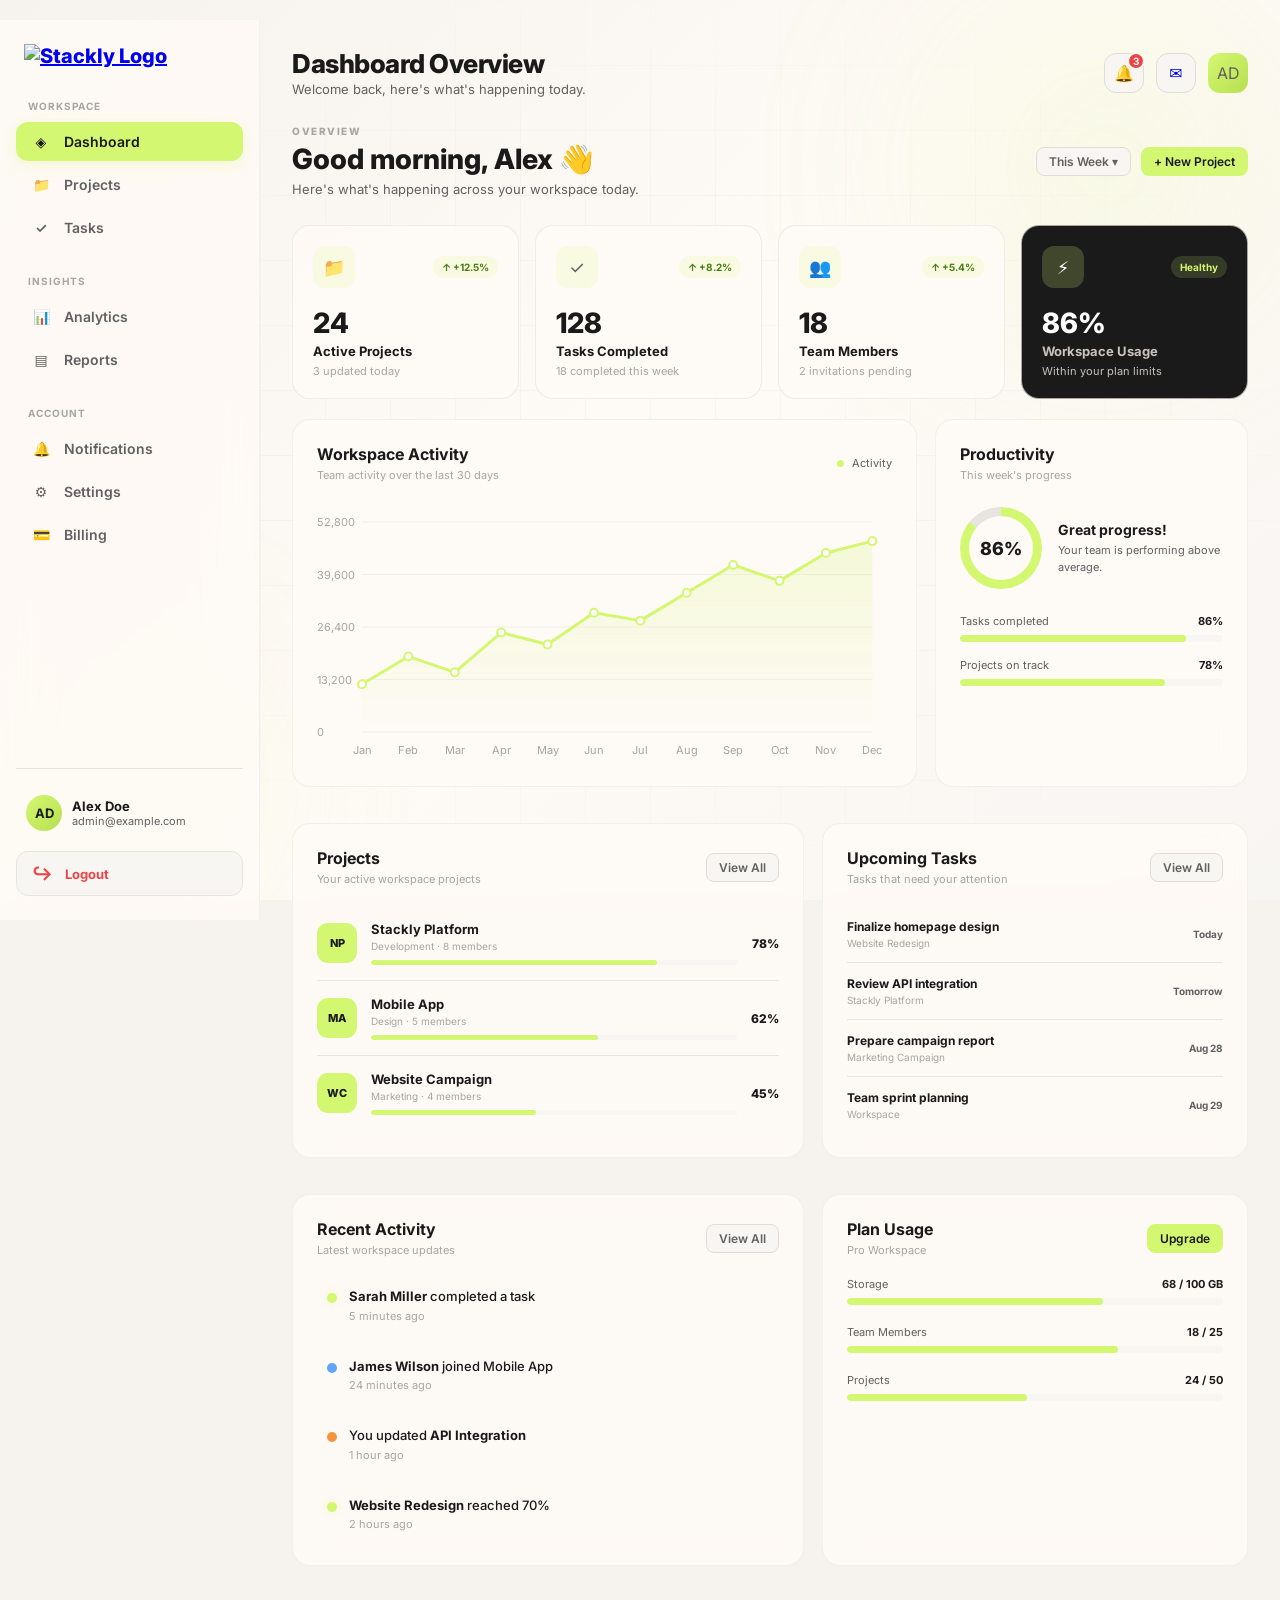
==== user-dashboard.html @ aadb6a51 "Add files via upload" ====
html_code = '''<!DOCTYPE html>
<html lang="en">
<head>
  <meta charset="UTF-8" />
  <meta name="viewport" content="width=device-width, initial-scale=1.0" />
  <title>Stackly User — Dashboard</title>
  <link rel="preconnect" href="https://fonts.googleapis.com">
  <link rel="preconnect" href="https://fonts.gstatic.com" crossorigin>
  <link href="https://fonts.googleapis.com/css2?family=Inter:wght@400;500;600;700;800&display=swap" rel="stylesheet">
  <style>
    :root {
      --color-white2: #F6F2ED;
      --color-white3: #FEFAF5;
      --color-white4: #F8F6F3;
      --color-btn: #F6F2ED4D;
      --color-btn1: #F6F2ED1A;
      --text-color: #616161;
      --primary-color: #D4F772;
      --dark: #1a1a1a;
    }

    * { margin: 0; padding: 0; box-sizing: border-box; }
    body {
      font-family: 'Inter', system-ui, -apple-system, sans-serif;
      background: var(--color-white2);
      color: var(--text-color);
      min-height: 100vh;
      overflow-x: hidden;
    }

    /* ==================== BACKGROUND ==================== */
    .page-bg {
      position: fixed; inset: 0; z-index: 0; overflow: hidden;
      background: linear-gradient(135deg, var(--color-white2) 0%, var(--color-white3) 50%, var(--color-white4) 100%);
    }
    .orb {
      position: absolute; border-radius: 50%; filter: blur(90px); opacity: 0.4;
    }
    .orb-1 {
      width: 550px; height: 550px;
      background: radial-gradient(circle, rgba(212,247,114,0.4) 0%, transparent 70%);
      top: -12%; right: -8%;
    }
    .orb-2 {
      width: 450px; height: 450px;
      background: radial-gradient(circle, rgba(212,247,114,0.28) 0%, transparent 70%);
      bottom: -12%; left: -8%;
    }
    .grid-overlay {
      position: absolute; inset: 0;
      background-image:
        linear-gradient(rgba(0,0,0,0.022) 1px, transparent 1px),
        linear-gradient(90deg, rgba(0,0,0,0.022) 1px, transparent 1px);
      background-size: 65px 65px;
      mask-image: radial-gradient(ellipse at center, black 40%, transparent 80%);
      -webkit-mask-image: radial-gradient(ellipse at center, black 40%, transparent 80%);
    }

    /* ==================== LAYOUT ==================== */
    .dashboard { position: relative; z-index: 1; display: flex; min-height: 100vh; }

    /* ==================== SIDEBAR ==================== */
  .sidebar {
  width: 260px;
  background: rgba(254,250,245,0.88);
  backdrop-filter: blur(24px);
  -webkit-backdrop-filter: blur(24px);
  border-right: 1px solid rgba(232,228,223,0.5);
  display: flex;
  flex-direction: column;
  padding: 24px 16px;
  position: fixed;
  height: 100vh;
  z-index: 10;
  transition: width 0.3s ease;

  /* Sidebar Scroll */
  overflow-y: auto;
  overflow-x: hidden;
}

.sidebar::-webkit-scrollbar {
  width: 5px;
}

.sidebar::-webkit-scrollbar-track {
  background: transparent;
}

.sidebar::-webkit-scrollbar-thumb {
  background: #d8d4cf;
  border-radius: 10px;
}

.sidebar::-webkit-scrollbar-thumb:hover {
  background: #bdb8b1;
}

    .sidebar.collapsed { width: 80px; }
    .sidebar.collapsed ~ .main-content { margin-left: 80px; }

    .logo {
      display: flex; align-items: center; gap: 12px;
      font-weight: 800; font-size: 20px; color: var(--dark);
      margin-bottom: 32px; padding: 0 8px;
    }
    .logo-icon {
      width: 40px; height: 40px; background: var(--primary-color);
      border-radius: 12px; display: flex; align-items: center; justify-content: center;
      font-size: 20px; flex-shrink: 0;
      box-shadow: 0 4px 16px rgba(212,247,114,0.3);
    }
    .logo-text { white-space: nowrap; overflow: hidden; transition: opacity 0.2s; }
    .sidebar.collapsed .logo-text { opacity: 0; width: 0; }

    .nav-section { margin-bottom: 24px; }
    .nav-label {
      font-size: 10px; font-weight: 700; text-transform: uppercase;
      letter-spacing: 1px; color: #A9A5A0; margin-bottom: 10px; padding: 0 12px;
      white-space: nowrap; overflow: hidden; transition: opacity 0.2s;
    }
    .sidebar.collapsed .nav-label { opacity: 0; }

    .nav-item {
      display: flex; align-items: center; gap: 12px;
      padding: 11px 14px; border-radius: 12px;
      font-size: 14px; font-weight: 600; color: var(--text-color);
      cursor: pointer; transition: all 0.2s; margin-bottom: 4px; white-space: nowrap;
    }
    .nav-item:hover { background: var(--color-white4); color: var(--dark); }
    .nav-item.active {
      background: var(--primary-color); color: var(--dark);
      box-shadow: 0 4px 16px rgba(212,247,114,0.25);
    }
    .nav-icon { width: 22px; text-align: center; flex-shrink: 0; }
    .nav-text { white-space: nowrap; overflow: hidden; transition: opacity 0.2s; }
    .sidebar.collapsed .nav-text { opacity: 0; width: 0; }

    .sidebar-footer { margin-top: auto; padding-top: 16px; border-top: 1px solid #E8E4DF; }
    .user-card {
      display: flex; align-items: center; gap: 10px;
      padding: 10px; border-radius: 12px; cursor: pointer; transition: background 0.2s;
    }
    .user-card:hover { background: var(--color-white4); }
    .user-avatar {
      width: 36px; height: 36px; border-radius: 50%;
      background: linear-gradient(135deg, var(--primary-color), #b8e050);
      display: flex; align-items: center; justify-content: center;
      font-size: 13px; font-weight: 700; color: var(--dark); flex-shrink: 0;
    }
    .user-info { white-space: nowrap; overflow: hidden; transition: opacity 0.2s; }
    .sidebar.collapsed .user-info { opacity: 0; width: 0; }
    .user-name { font-size: 13px; font-weight: 700; color: var(--dark); }
    .user-role { font-size: 11px; color: var(--text-color); }

    .collapse-btn {
      position: absolute; top: 28px; right: -14px;
      width: 28px; height: 28px; background: var(--color-white3);
      border: 1px solid #E8E4DF; border-radius: 50%;
      display: flex; align-items: center; justify-content: center;
      cursor: pointer; font-size: 12px;
      box-shadow: 0 2px 8px rgba(0,0,0,0.08); z-index: 20;
      transition: transform 0.3s;
    }
    .sidebar.collapsed .collapse-btn { transform: rotate(180deg); }

    /* ==================== MAIN CONTENT ==================== */
    .main-content {
      flex: 1; margin-left: 260px; padding: 28px 32px;
      transition: margin-left 0.3s ease; min-width: 0;
    }

    /* ==================== TOPBAR ==================== */
    .topbar {
      display: flex; align-items: center; justify-content: space-between;
      margin-bottom: 28px; flex-wrap: wrap; gap: 16px;
    }
    .page-title h1 {
      font-size: 26px; font-weight: 800; color: var(--dark); letter-spacing: -0.5px;
    }
    .page-title p { font-size: 13px; color: var(--text-color); margin-top: 2px; }
    .topbar-actions { display: flex; align-items: center; gap: 12px; }

    .search-box { position: relative; }
    .search-box input {
      width: 260px; padding: 10px 14px 10px 38px;
      border: 1.5px solid #E0DCD7; border-radius: 12px;
      background: var(--color-white4); font-size: 13px; outline: none;
      transition: all 0.2s; font-family: inherit;
    }
    .search-box input:focus {
      border-color: var(--primary-color);
      box-shadow: 0 0 0 3px rgba(212,247,114,0.15);
    }
    .search-box::before {
      content: '🔍'; position: absolute; left: 12px; top: 50%;
      transform: translateY(-50%); font-size: 13px; opacity: 0.5;
    }

    .icon-btn {
      width: 40px; height: 40px; border-radius: 12px;
      border: 1.5px solid #E0DCD7; background: var(--color-white4);
      display: flex; align-items: center; justify-content: center;
      cursor: pointer; font-size: 16px; transition: all 0.2s; position: relative;
      text-decoration: none;
    }
    .icon-btn:hover {
      border-color: var(--primary-color);
      background: rgba(212,247,114,0.08);
    }
    .badge {
      position: absolute; top: -2px; right: -2px;
      width: 18px; height: 18px; background: #ef4444; color: #fff;
      font-size: 10px; font-weight: 700; border-radius: 50%;
      display: flex; align-items: center; justify-content: center;
      border: 2px solid var(--color-white3);
    }

    /* ==================== PANELS & CARDS ==================== */
    .panel {
      background: rgba(254,250,245,0.9);
      backdrop-filter: blur(12px); -webkit-backdrop-filter: blur(12px);
      border: 1px solid rgba(232,228,223,0.5); border-radius: 18px;
      padding: 24px; margin-bottom: 18px;
    }
    .panel-header {
      display: flex; align-items: center; justify-content: space-between;
      margin-bottom: 20px; flex-wrap: wrap; gap: 10px;
    }
    .panel-title { font-size: 16px; font-weight: 700; color: var(--dark); }
    .panel-action {
      font-size: 12px; font-weight: 600; color: var(--text-color);
      cursor: pointer; padding: 6px 12px; border-radius: 8px;
      transition: all 0.2s; border: 1.5px solid #E0DCD7; background: var(--color-white4);
      text-decoration: none;
    }
    .panel-action:hover { background: var(--primary-color); color: var(--dark); border-color: var(--primary-color); }
    .panel-action.primary { background: var(--primary-color); color: var(--dark); border-color: var(--primary-color); }
    .panel-action.primary:hover { box-shadow: 0 4px 16px rgba(212,247,114,0.3); }

    /* ==================== STATS ==================== */
    .stats-grid {
      display: grid;
      grid-template-columns: repeat(auto-fit, minmax(200px, 1fr));
      gap: 18px; margin-bottom: 28px;
    }
    .stat-card {
      background: rgba(254,250,245,0.9);
      backdrop-filter: blur(12px); -webkit-backdrop-filter: blur(12px);
      border: 1px solid rgba(232,228,223,0.5); border-radius: 18px;
      padding: 22px; transition: all 0.25s; position: relative; overflow: hidden;
    }
    .stat-card:hover {
      transform: translateY(-3px);
      box-shadow: 0 12px 32px rgba(0,0,0,0.06);
      border-color: var(--primary-color);
    }
    .stat-card::before {
      content: ''; position: absolute; top: 0; left: 0; right: 0; height: 3px;
      background: var(--primary-color); opacity: 0; transition: opacity 0.25s;
    }
    .stat-card:hover::before { opacity: 1; }

    .stat-header {
      display: flex; align-items: center; justify-content: space-between;
      margin-bottom: 14px;
    }
    .stat-icon {
      width: 44px; height: 44px; border-radius: 12px;
      background: rgba(212,247,114,0.12);
      display: flex; align-items: center; justify-content: center;
      font-size: 20px; transition: all 0.25s;
    }
    .stat-card:hover .stat-icon {
      background: var(--primary-color); transform: scale(1.1);
      box-shadow: 0 4px 16px rgba(212,247,114,0.3);
    }
    .stat-trend {
      font-size: 12px; font-weight: 700;
      padding: 4px 10px; border-radius: 20px;
      background: rgba(212,247,114,0.15); color: #4a7c0f;
    }
    .stat-trend.down { background: #fef2f2; color: #ef4444; }
    .stat-value {
      font-size: 28px; font-weight: 800; color: var(--dark);
      margin-bottom: 4px; letter-spacing: -0.5px;
    }
    .stat-label { font-size: 13px; color: var(--text-color); font-weight: 500; }

    /* ==================== CONTENT GRID ==================== */
    .content-grid {
      display: grid; grid-template-columns: 2fr 1fr; gap: 18px;
      margin-bottom: 28px;
    }
    .bottom-grid { display: grid; grid-template-columns: 1fr 1fr; gap: 18px; }

    /* ==================== CHARTS ==================== */
    .chart-canvas { width: 100%; height: 260px; }
    .chart-canvas.sm { height: 180px; }

    /* ==================== ACTIVITY ==================== */
    .activity-list { display: flex; flex-direction: column; gap: 14px; }
    .activity-item {
      display: flex; align-items: flex-start; gap: 12px;
      padding: 10px; border-radius: 12px; transition: background 0.2s;
    }
    .activity-item:hover { background: var(--color-white4); }
    .activity-dot {
      width: 10px; height: 10px; border-radius: 50%;
      margin-top: 6px; flex-shrink: 0;
    }
    .activity-dot.green { background: var(--primary-color); box-shadow: 0 0 8px rgba(212,247,114,0.4); }
    .activity-dot.blue { background: #60a5fa; }
    .activity-dot.orange { background: #fb923c; }
    .activity-dot.red { background: #ef4444; }
    .activity-text { font-size: 13px; color: var(--dark); font-weight: 500; line-height: 1.5; }
    .activity-time { font-size: 11px; color: #A9A5A0; margin-top: 2px; }

    /* ==================== TABLE ==================== */
    .table-wrap { overflow-x: auto; }
    table { width: 100%; border-collapse: collapse; }
    th {
      text-align: left; padding: 12px 16px;
      font-size: 11px; font-weight: 700; text-transform: uppercase;
      letter-spacing: 0.5px; color: #A9A5A0; border-bottom: 1px solid #E8E4DF;
    }
    td {
      padding: 14px 16px; font-size: 13px;
      color: var(--dark); font-weight: 500; border-bottom: 1px solid #E8E4DF;
    }
    tr:hover td { background: var(--color-white4); }
    .user-cell { display: flex; align-items: center; gap: 10px; }
    .table-avatar {
      width: 32px; height: 32px; border-radius: 50%;
      background: linear-gradient(135deg, var(--primary-color), #b8e050);
      display: flex; align-items: center; justify-content: center;
      font-size: 11px; font-weight: 700; color: var(--dark);
    }
    .status-badge {
      padding: 4px 12px; border-radius: 20px; font-size: 11px; font-weight: 700;
    }
    .status-active { background: rgba(212,247,114,0.2); color: #4a7c0f; }
    .status-pending { background: #fef3c7; color: #b45309; }
    .status-inactive { background: #f3f4f6; color: #6b7280; }

    /* ==================== PROGRESS ==================== */
    .progress-item { margin-bottom: 16px; }
    .progress-header {
      display: flex; justify-content: space-between;
      margin-bottom: 6px; font-size: 13px;
    }
    .progress-label { font-weight: 600; color: var(--dark); }
    .progress-value { font-weight: 700; color: var(--text-color); }
    .progress-track {
      height: 8px; background: var(--color-white4);
      border-radius: 4px; overflow: hidden;
    }
    .progress-fill {
      height: 100%; border-radius: 4px;
      background: var(--primary-color); transition: width 1s ease;
    }

    /* ==================== PROJECT CARDS ==================== */
    .project-grid {
      display: grid;
      grid-template-columns: repeat(auto-fit, minmax(280px, 1fr));
      gap: 18px; margin-bottom: 28px;
    }
    .project-card {
      background: rgba(254,250,245,0.9);
      backdrop-filter: blur(12px); -webkit-backdrop-filter: blur(12px);
      border: 1px solid rgba(232,228,223,0.5); border-radius: 18px;
      padding: 24px; transition: all 0.25s;
    }
    .project-card:hover {
      transform: translateY(-3px);
      box-shadow: 0 12px 32px rgba(0,0,0,0.06);
      border-color: var(--primary-color);
    }
    .project-header {
      display: flex; align-items: center; justify-content: space-between;
      margin-bottom: 14px;
    }
    .project-tag {
      padding: 4px 12px; border-radius: 20px; font-size: 11px; font-weight: 700;
    }
    .tag-dev { background: rgba(212,247,114,0.2); color: #4a7c0f; }
    .tag-design { background: #dbeafe; color: #1e40af; }
    .tag-marketing { background: #fef3c7; color: #b45309; }
    .project-title { font-size: 16px; font-weight: 700; color: var(--dark); margin-bottom: 6px; }
    .project-desc { font-size: 13px; color: var(--text-color); margin-bottom: 16px; line-height: 1.5; }
    .project-meta { display: flex; align-items: center; justify-content: space-between; font-size: 12px; color: #A9A5A0; }
    .project-avatars { display: flex; }
    .project-avatars .table-avatar {
      width: 28px; height: 28px; font-size: 10px;
      margin-left: -8px; border: 2px solid var(--color-white3);
    }
    .project-avatars .table-avatar:first-child { margin-left: 0; }

    /* ==================== USER CARDS ==================== */
    .user-grid {
      display: grid;
      grid-template-columns: repeat(auto-fit, minmax(240px, 1fr));
      gap: 18px; margin-bottom: 28px;
    }
    .user-card-lg {
      background: rgba(254,250,245,0.9);
      backdrop-filter: blur(12px); -webkit-backdrop-filter: blur(12px);
      border: 1px solid rgba(232,228,223,0.5); border-radius: 18px;
      padding: 24px; text-align: center; transition: all 0.25s;
    }
    .user-card-lg:hover {
      transform: translateY(-3px);
      box-shadow: 0 12px 32px rgba(0,0,0,0.06);
      border-color: var(--primary-color);
    }
    .user-card-lg .user-avatar { width: 56px; height: 56px; font-size: 20px; margin: 0 auto 12px; }
    .user-card-name { font-size: 15px; font-weight: 700; color: var(--dark); margin-bottom: 2px; }
    .user-card-role { font-size: 12px; color: var(--text-color); margin-bottom: 12px; }
    .user-card-stats {
      display: flex; justify-content: center; gap: 20px;
      padding-top: 14px; border-top: 1px solid #E8E4DF;
    }
    .user-card-stat { text-align: center; }
    .user-card-stat-value { font-size: 16px; font-weight: 700; color: var(--dark); }
    .user-card-stat-label { font-size: 11px; color: #A9A5A0; }

    /* ==================== SETTINGS ==================== */
    .setting-row {
      display: flex; align-items: center; justify-content: space-between;
      padding: 16px 0; border-bottom: 1px solid #E8E4DF;
    }
    .setting-row:last-child { border-bottom: none; }
    .setting-info h4 { font-size: 14px; font-weight: 600; color: var(--dark); margin-bottom: 3px; }
    .setting-info p { font-size: 12px; color: #A9A5A0; }
    .toggle {
      width: 44px; height: 24px; background: #E0DCD7; border-radius: 12px;
      position: relative; cursor: pointer; transition: background 0.2s; flex-shrink: 0;
    }
    .toggle.on { background: var(--primary-color); }
    .toggle::after {
      content: ''; position: absolute; top: 2px; left: 2px;
      width: 20px; height: 20px; background: #fff; border-radius: 50%;
      transition: transform 0.2s; box-shadow: 0 1px 4px rgba(0,0,0,0.15);
    }
    .toggle.on::after { transform: translateX(20px); }

    /* ==================== NOTIFICATIONS ==================== */
    .notif-item {
      display: flex; align-items: flex-start; gap: 14px;
      padding: 16px; border-radius: 14px; transition: all 0.2s;
      margin-bottom: 8px; border: 1px solid transparent;
    }
    .notif-item:hover { background: var(--color-white4); border-color: #E8E4DF; }
    .notif-item.unread { background: rgba(212,247,114,0.06); border-color: rgba(212,247,114,0.2); }
    .notif-icon {
      width: 40px; height: 40px; border-radius: 12px;
      background: var(--color-white4);
      display: flex; align-items: center; justify-content: center;
      font-size: 18px; flex-shrink: 0;
    }
    .notif-item.unread .notif-icon { background: rgba(212,247,114,0.15); }
    .notif-content h4 { font-size: 14px; font-weight: 600; color: var(--dark); margin-bottom: 3px; }
    .notif-content p { font-size: 12px; color: var(--text-color); line-height: 1.5; }
    .notif-time { font-size: 11px; color: #A9A5A0; margin-top: 4px; white-space: nowrap; }

    /* ==================== SECURITY ==================== */
    .security-card {
      background: rgba(254,250,245,0.9);
      backdrop-filter: blur(12px); -webkit-backdrop-filter: blur(12px);
      border: 1px solid rgba(232,228,223,0.5); border-radius: 18px;
      padding: 24px; margin-bottom: 18px;
    }
    .security-card-header { display: flex; align-items: center; gap: 14px; margin-bottom: 16px; }
    .security-icon {
      width: 48px; height: 48px; border-radius: 14px;
      background: rgba(212,247,114,0.12);
      display: flex; align-items: center; justify-content: center;
      font-size: 22px;
    }
    .security-card h3 { font-size: 16px; font-weight: 700; color: var(--dark); margin-bottom: 3px; }
    .security-card p { font-size: 13px; color: var(--text-color); }

    /* ==================== VIEW SWITCHING ==================== */
    .page-view { display: none; animation: fadeIn 0.3s ease; }
    .page-view.active { display: block; }
    @keyframes fadeIn {
      from { opacity: 0; transform: translateY(8px); }
      to { opacity: 1; transform: translateY(0); }
    }

    /* ==================== MOBILE ==================== */
    .mobile-toggle {
      display: none; width: 40px; height: 40px; border-radius: 12px;
      border: 1.5px solid #E0DCD7; background: var(--color-white4);
      align-items: center; justify-content: center;
      cursor: pointer; font-size: 18px; margin-right: 12px;
    }
    .overlay {
      display: none; position: fixed; inset: 0;
      background: rgba(0,0,0,0.3); z-index: 5;
    }
    .overlay.show { display: block; }

    @media (max-width: 1000px) {
      .content-grid, .bottom-grid { grid-template-columns: 1fr; }
    }
    @media (max-width: 768px) {
      .sidebar { transform: translateX(-100%); width: 260px; }
      .sidebar.open { transform: translateX(0); }
      .main-content { margin-left: 0; padding: 20px; }
      .stats-grid { grid-template-columns: 1fr; }
      .search-box input { width: 180px; }
      .mobile-toggle { display: flex; }
      .project-grid, .user-grid { grid-template-columns: 1fr; }
    }
    @media (max-width: 520px) {
      .topbar-actions { width: 100%; justify-content: flex-end; }
      .search-box { width: 100%; }
      .search-box input { width: 100%; }
    }

    html, body {
    overflow-x: hidden;
    width: 100%;
}

@media (max-width: 767px) {
    .main-content {
        width: 100%;
        max-width: 100%;
        margin-left: 0;
        padding: 15px;
        overflow-x: hidden;
    }

    .bottom-grid,
    .bottom-grid > div,
    .panel {
        width: 100%;
        max-width: 100%;
        min-width: 0;
    }

    .progress-track {
        width: 100%;
        max-width: 100%;
    }

    .progress-fill {
        max-width: 100%;
    }

    body {
        width: 100%;
        max-width: 100%;
        overflow-x: hidden;
    }
}

/* ==================== SAAS DASHBOARD ==================== */

.welcome-section {
  display: flex;
  align-items: center;
  justify-content: space-between;
  margin-bottom: 28px;
  gap: 20px;
}

.welcome-label {
  font-size: 10px;
  font-weight: 800;
  letter-spacing: 1.5px;
  color: #A9A5A0;
}

.welcome-section h1 {
  font-size: 28px;
  font-weight: 800;
  color: var(--dark);
  margin: 5px 0;
}

.welcome-section p {
  font-size: 13px;
  color: var(--text-color);
}

.welcome-actions {
  display: flex;
  gap: 10px;
}

/* Stats */

.saas-stats {
  display: grid;
  grid-template-columns: repeat(4, 1fr);
  gap: 16px;
  margin-bottom: 20px;
}

.saas-stat-card {
  background: rgba(254,250,245,0.9);
  border: 1px solid rgba(232,228,223,0.7);
  border-radius: 18px;
  padding: 20px;
  transition: all 0.25s ease;
}

.saas-stat-card:hover {
  transform: translateY(-3px);
  border-color: var(--primary-color);
  box-shadow: 0 12px 28px rgba(0,0,0,0.05);
}

.highlight-card {
  background: var(--dark);
  color: #fff;
}

.highlight-card .saas-stat-title,
.highlight-card .saas-stat-sub {
  color: #c7c4bf;
}

.saas-stat-top {
  display: flex;
  justify-content: space-between;
  align-items: center;
}

.saas-stat-icon {
  width: 42px;
  height: 42px;
  border-radius: 12px;
  background: rgba(212,247,114,0.15);
  display: flex;
  align-items: center;
  justify-content: center;
  font-size: 18px;
}

.highlight-card .saas-stat-icon {
  background: rgba(212,247,114,0.2);
}

.stat-change {
  font-size: 10px;
  font-weight: 700;
  padding: 5px 9px;
  border-radius: 20px;
  background: rgba(212,247,114,0.15);
  color: #4a7c0f;
}

.highlight-card .stat-change {
  color: var(--primary-color);
}

.stat-change.positive::before {
  content: "↑ ";
}

.saas-stat-value {
  font-size: 28px;
  font-weight: 800;
  color: var(--dark);
  margin-top: 18px;
}

.highlight-card .saas-stat-value {
  color: #fff;
}

.saas-stat-title {
  font-size: 13px;
  font-weight: 700;
  color: var(--dark);
  margin-top: 3px;
}

.saas-stat-sub {
  font-size: 11px;
  color: #A9A5A0;
  margin-top: 5px;
}

/* Main Grid */

.dashboard-main-grid {
  display: grid;
  grid-template-columns: 2fr 1fr;
  gap: 18px;
  margin-bottom: 18px;
}

.dashboard-lower-grid {
  display: grid;
  grid-template-columns: 1.2fr 1fr;
  gap: 18px;
  margin-bottom: 18px;
}

.dashboard-bottom-grid {
  display: grid;
  grid-template-columns: 1.2fr 1fr;
  gap: 18px;
}

.panel-subtitle {
  font-size: 11px;
  color: #A9A5A0;
  margin-top: 4px;
}

/* Productivity */

.productivity-score {
  display: flex;
  align-items: center;
  gap: 16px;
  margin: 25px 0;
}

.score-circle {
  width: 82px;
  height: 82px;
  border-radius: 50%;
  background:
    radial-gradient(circle at center,
    var(--color-white3) 54%,
    transparent 56%),
    conic-gradient(
      var(--primary-color) 86%,
      #e8e4df 86%
    );
  display: flex;
  align-items: center;
  justify-content: center;
  flex-shrink: 0;
}

.score-circle span {
  font-size: 18px;
  font-weight: 800;
  color: var(--dark);
}

.score-title {
  font-size: 14px;
  font-weight: 700;
  color: var(--dark);
}

.score-text {
  font-size: 11px;
  color: var(--text-color);
  margin-top: 4px;
  line-height: 1.5;
}

.productivity-item {
  margin-top: 16px;
}

.productivity-item > div:first-child {
  display: flex;
  justify-content: space-between;
  font-size: 11px;
  margin-bottom: 7px;
}

.productivity-item span {
  color: var(--text-color);
}

.productivity-item strong {
  color: var(--dark);
}

.mini-progress {
  height: 7px;
  background: var(--color-white4);
  border-radius: 10px;
  overflow: hidden;
}

.mini-progress span {
  display: block;
  height: 100%;
  background: var(--primary-color);
  border-radius: 10px;
}

/* Projects */

.dashboard-project {
  display: flex;
  align-items: center;
  gap: 14px;
  padding: 15px 0;
  border-bottom: 1px solid #E8E4DF;
}

.dashboard-project:last-child {
  border-bottom: none;
}

.project-icon {
  width: 40px;
  height: 40px;
  border-radius: 11px;
  background: var(--primary-color);
  color: var(--dark);
  display: flex;
  align-items: center;
  justify-content: center;
  font-size: 11px;
  font-weight: 800;
  flex-shrink: 0;
}

.project-content {
  flex: 1;
  min-width: 0;
}

.project-name {
  font-size: 13px;
  font-weight: 700;
  color: var(--dark);
}

.project-meta {
  font-size: 10px;
  color: #A9A5A0;
  margin: 3px 0 8px;
}

.project-progress {
  height: 5px;
  background: var(--color-white4);
  border-radius: 10px;
  overflow: hidden;
}

.project-progress span {
  display: block;
  height: 100%;
  background: var(--primary-color);
  border-radius: 10px;
}

.project-percent {
  font-size: 12px;
  font-weight: 800;
  color: var(--dark);
}

/* Tasks */

.dashboard-task {
  display: flex;
  align-items: center;
  gap: 12px;
  padding: 13px 0;
  border-bottom: 1px solid #E8E4DF;
}

.dashboard-task:last-child {
  border-bottom: none;
}

.task-check {
  width: 18px;
  height: 18px;
  border: 1.5px solid #D4D0CA;
  border-radius: 6px;
  flex-shrink: 0;
}

.task-check:hover {
  border-color: var(--primary-color);
  background: var(--primary-color);
}

.task-content {
  flex: 1;
}

.task-content strong {
  display: block;
  font-size: 12px;
  color: var(--dark);
}

.task-content span {
  display: block;
  font-size: 10px;
  color: #A9A5A0;
  margin-top: 3px;
}

.task-date {
  font-size: 10px;
  font-weight: 700;
  color: var(--text-color);
}

/* Usage */

.usage-row {
  margin-top: 20px;
}

.usage-header {
  display: flex;
  justify-content: space-between;
  margin-bottom: 7px;
  font-size: 11px;
}

.usage-header span {
  color: var(--text-color);
}

.usage-header strong {
  color: var(--dark);
}

.usage-track {
  height: 7px;
  background: var(--color-white4);
  border-radius: 10px;
  overflow: hidden;
}

.usage-track span {
  display: block;
  height: 100%;
  background: var(--primary-color);
  border-radius: 10px;
}

/* Chart */

.chart-legend {
  font-size: 11px;
  color: var(--text-color);
}

.chart-legend i {
  width: 7px;
  height: 7px;
  display: inline-block;
  border-radius: 50%;
  background: var(--primary-color);
  margin-right: 5px;
}

/* ==================== MOBILE DEVICES ==================== */

@media (max-width: 768px) {

  /* Main Content */
  .main-content {
    width: 100%;
    margin-left: 0;
    padding: 18px 15px;
    overflow-x: hidden;
  }

  /* Sidebar */
  .sidebar {
    width: 260px;
    transform: translateX(-100%);
    transition: transform 0.3s ease;
  }

  .sidebar.open {
    transform: translateX(0);
  }

  /* Mobile Menu */
  .mobile-toggle {
    display: flex;
    width: 40px;
    height: 40px;
    flex-shrink: 0;
  }

  /* Welcome Section */
  .welcome-section {
    flex-direction: column;
    align-items: flex-start;
    gap: 15px;
    margin-bottom: 22px;
  }

  .welcome-section h1 {
    font-size: 23px;
    line-height: 1.3;
  }

  .welcome-section p {
    font-size: 12px;
    line-height: 1.5;
  }

  .welcome-actions {
    width: 100%;
  }

  .welcome-actions .panel-action {
    flex: 1;
    text-align: center;
  }

  /* Stats */
  .saas-stats {
    grid-template-columns: repeat(2, 1fr);
    gap: 12px;
  }

  .saas-stat-card {
    padding: 16px;
    border-radius: 15px;
  }

  .saas-stat-value {
    font-size: 24px;
    margin-top: 14px;
  }

  .saas-stat-title {
    font-size: 12px;
  }

  .saas-stat-sub {
    font-size: 10px;
  }

  /* Dashboard Grids */
  .dashboard-main-grid,
  .dashboard-lower-grid,
  .dashboard-bottom-grid {
    grid-template-columns: 1fr;
    gap: 15px;
  }

  /* Panels */
  .panel {
    width: 100%;
    min-width: 0;
    padding: 18px;
    border-radius: 15px;
  }

  .panel-header {
    gap: 10px;
  }

  .panel-title {
    font-size: 15px;
  }

  .panel-subtitle {
    font-size: 10px;
  }

  /* Chart */
  .chart-canvas {
    width: 100% !important;
    height: 220px !important;
  }

  .chart-canvas.sm {
    height: 170px !important;
  }

  /* Productivity */
  .productivity-score {
    margin: 20px 0;
  }

  .score-circle {
    width: 72px;
    height: 72px;
  }

  .score-circle span {
    font-size: 16px;
  }

  /* Projects */
  .dashboard-project {
    gap: 10px;
  }

  .project-icon {
    width: 36px;
    height: 36px;
    font-size: 10px;
  }

  .project-name {
    font-size: 12px;
  }

  .project-meta {
    font-size: 9px;
  }

  .project-percent {
    font-size: 11px;
  }

  /* Tasks */
  .dashboard-task {
    gap: 9px;
  }

  .task-content strong {
    font-size: 11px;
  }

  .task-content span {
    font-size: 9px;
  }

  .task-date {
    font-size: 9px;
  }

  /* Activity */
  .activity-text {
    font-size: 12px;
  }

  .activity-time {
    font-size: 10px;
  }

  /* Usage */
  .usage-header {
    font-size: 10px;
  }

  /* Search */
  .search-box {
    flex: 1;
    min-width: 0;
  }

  .search-box input {
    width: 100%;
  }

  /* Topbar */
  .topbar {
    gap: 12px;
    margin-bottom: 20px;
  }

  .topbar-actions {
    width: 100%;
  }

}


/* ==================== SMALL MOBILE ==================== */

@media (max-width: 520px) {

  .main-content {
    padding: 15px 12px;
  }

  /* Topbar */
  .topbar {
    align-items: flex-start;
  }

  .topbar-actions {
    display: grid;
    grid-template-columns: 1fr auto auto auto;
    gap: 8px;
  }

  .search-box input {
    height: 38px;
    font-size: 12px;
  }

  .icon-btn {
    width: 38px;
    height: 38px;
    border-radius: 10px;
  }

  /* Welcome */
  .welcome-section h1 {
    font-size: 21px;
  }

  .welcome-section p {
    font-size: 11px;
  }

  .welcome-actions {
    flex-direction: column;
  }

  .welcome-actions .panel-action {
    width: 100%;
  }

  /* Stats */
  .saas-stats {
    grid-template-columns: 1fr 1fr;
    gap: 10px;
  }

  .saas-stat-card {
    padding: 14px;
    border-radius: 14px;
  }

  .saas-stat-icon {
    width: 36px;
    height: 36px;
    font-size: 15px;
    border-radius: 10px;
  }

  .saas-stat-value {
    font-size: 21px;
  }

  .saas-stat-title {
    font-size: 11px;
  }

  .saas-stat-sub {
    font-size: 9px;
  }

  .stat-change {
    font-size: 8px;
    padding: 4px 6px;
  }

  /* Panels */
  .panel {
    padding: 15px;
  }

  .panel-header {
    align-items: flex-start;
  }

  .panel-action {
    font-size: 10px;
    padding: 5px 8px;
  }

  /* Chart */
  .chart-canvas {
    height: 190px !important;
  }

  .chart-canvas.sm {
    height: 150px !important;
  }

  /* Productivity */
  .productivity-score {
    gap: 12px;
  }

  .score-circle {
    width: 65px;
    height: 65px;
  }

  .score-circle span {
    font-size: 14px;
  }

  .score-title {
    font-size: 12px;
  }

  .score-text {
    font-size: 9px;
  }

  /* Project */
  .project-icon {
    width: 34px;
    height: 34px;
  }

  .project-percent {
    font-size: 10px;
  }

  /* Tasks */
  .task-check {
    width: 16px;
    height: 16px;
  }

  /* Activity */
  .activity-item {
    padding: 8px 4px;
  }

  .activity-text {
    font-size: 11px;
  }

  .activity-time {
    font-size: 9px;
  }

}


/* ==================== VERY SMALL PHONES ==================== */

@media (max-width: 380px) {

  .main-content {
    padding: 12px 10px;
  }

  .saas-stats {
    grid-template-columns: 1fr;
  }

  .saas-stat-card {
    display: grid;
    grid-template-columns: auto 1fr;
    column-gap: 12px;
    align-items: center;
  }

  .saas-stat-top {
    grid-row: span 2;
  }

  .saas-stat-value {
    margin-top: 0;
  }

  .saas-stat-title {
    margin-top: 0;
  }

  .saas-stat-sub {
    grid-column: 2;
  }

  .topbar-actions {
    grid-template-columns: 1fr auto auto;
  }

  .topbar-actions .icon-btn:last-child {
    display: none;
  }

  .welcome-section h1 {
    font-size: 19px;
  }

}

/* =========================================================
   PROJECTS PAGE
========================================================= */

.projects-page {
  width: 100%;
  animation: fadeIn 0.3s ease;
}

/* Header */

.projects-header {
  display: flex;
  align-items: center;
  justify-content: space-between;
  gap: 20px;
  margin-bottom: 24px;
}

.projects-label {
  display: block;
  font-size: 10px;
  font-weight: 800;
  letter-spacing: 1.5px;
  color: #a9a5a0;
  margin-bottom: 5px;
}

.projects-header h1 {
  font-size: 28px;
  font-weight: 800;
  color: var(--dark);
  letter-spacing: -0.6px;
}

.projects-header p {
  margin-top: 5px;
  font-size: 13px;
  color: var(--text-color);
}


/* Primary Button */

.project-primary-btn {
  border: none;
  outline: none;
  cursor: pointer;
  background: var(--primary-color);
  color: var(--dark);
  padding: 11px 18px;
  border-radius: 11px;
  font-family: inherit;
  font-size: 12px;
  font-weight: 700;
  transition: all 0.2s ease;
}

.project-primary-btn:hover {
  transform: translateY(-2px);
  box-shadow: 0 8px 22px rgba(212, 247, 114, 0.3);
}


/* =========================================================
   SUMMARY
========================================================= */

.project-summary-grid {
  display: grid;
  grid-template-columns: repeat(4, 1fr);
  gap: 16px;
  margin-bottom: 20px;
}

.project-summary-card {
  background: rgba(254, 250, 245, 0.9);
  border: 1px solid rgba(232, 228, 223, 0.7);
  border-radius: 17px;
  padding: 18px;
  display: flex;
  align-items: center;
  gap: 13px;
  transition: all 0.25s ease;
}

.project-summary-card:hover {
  transform: translateY(-2px);
  border-color: var(--primary-color);
  box-shadow: 0 10px 25px rgba(0, 0, 0, 0.05);
}

.project-summary-card.highlight {
  background: var(--dark);
}

.summary-icon {
  width: 42px;
  height: 42px;
  border-radius: 12px;
  background: rgba(212, 247, 114, 0.15);
  display: flex;
  align-items: center;
  justify-content: center;
  font-size: 18px;
  flex-shrink: 0;
}

.project-summary-card span {
  display: block;
  font-size: 11px;
  color: #a9a5a0;
  margin-bottom: 4px;
}

.project-summary-card strong {
  display: block;
  font-size: 22px;
  color: var(--dark);
  font-weight: 800;
}

.project-summary-card.highlight span {
  color: #c7c4bf;
}

.project-summary-card.highlight strong {
  color: #fff;
}


/* =========================================================
   TOOLBAR
========================================================= */

.projects-toolbar {
  background: rgba(254, 250, 245, 0.9);
  border: 1px solid rgba(232, 228, 223, 0.7);
  border-radius: 16px;
  padding: 13px;
  display: flex;
  align-items: center;
  gap: 12px;
  margin-bottom: 20px;
}

.project-search {
  flex: 1;
  min-width: 180px;
  height: 40px;
  display: flex;
  align-items: center;
  gap: 8px;
  background: var(--color-white4);
  border: 1px solid #e0dcd7;
  border-radius: 10px;
  padding: 0 12px;
}

.project-search span {
  font-size: 13px;
  opacity: 0.5;
}

.project-search input {
  width: 100%;
  height: 100%;
  border: none;
  outline: none;
  background: transparent;
  font-family: inherit;
  font-size: 12px;
  color: var(--dark);
}

.project-filters {
  display: flex;
  align-items: center;
  gap: 5px;
}

.project-filter {
  border: none;
  background: transparent;
  color: var(--text-color);
  padding: 9px 12px;
  border-radius: 8px;
  font-family: inherit;
  font-size: 11px;
  font-weight: 600;
  cursor: pointer;
  transition: all 0.2s ease;
}

.project-filter:hover {
  background: var(--color-white4);
  color: var(--dark);
}

.project-filter.active {
  background: var(--primary-color);
  color: var(--dark);
}

.project-sort {
  height: 40px;
  border: 1px solid #e0dcd7;
  background: var(--color-white4);
  border-radius: 10px;
  padding: 0 11px;
  font-family: inherit;
  font-size: 11px;
  color: var(--dark);
  outline: none;
  cursor: pointer;
}


/* =========================================================
   PROJECT GRID
========================================================= */

.projects-grid {
  display: grid;
  grid-template-columns: repeat(3, 1fr);
  gap: 18px;
}

.project-item {
  position: relative;
  background: rgba(254, 250, 245, 0.92);
  border: 1px solid rgba(232, 228, 223, 0.7);
  border-radius: 18px;
  padding: 20px;
  min-width: 0;
  transition: all 0.25s ease;
}

.project-item:hover {
  transform: translateY(-4px);
  border-color: var(--primary-color);
  box-shadow: 0 14px 32px rgba(0, 0, 0, 0.07);
}


/* Project Top */

.project-card-top {
  display: flex;
  align-items: center;
  justify-content: space-between;
  position: relative;
  margin-bottom: 16px;
}

.project-logo {
  width: 44px;
  height: 44px;
  border-radius: 13px;
  background: var(--primary-color);
  color: var(--dark);
  display: flex;
  align-items: center;
  justify-content: center;
  font-size: 12px;
  font-weight: 800;
}

.marketing-logo {
  background: #fef3c7;
  color: #b45309;
}

.project-menu {
  width: 34px;
  height: 34px;
  border: none;
  background: transparent;
  border-radius: 8px;
  color: #a9a5a0;
  font-size: 20px;
  cursor: pointer;
}

.project-menu:hover {
  background: var(--color-white4);
  color: var(--dark);
}


/* Dropdown */

.project-menu-dropdown {
  display: none;
  position: absolute;
  top: 38px;
  right: 0;
  z-index: 20;
  width: 145px;
  background: var(--color-white3);
  border: 1px solid #e8e4df;
  border-radius: 11px;
  padding: 5px;
  box-shadow: 0 12px 30px rgba(0, 0, 0, 0.1);
}

.project-menu-dropdown.show {
  display: block;
}

.project-menu-dropdown button {
  width: 100%;
  border: none;
  background: transparent;
  text-align: left;
  padding: 9px 10px;
  border-radius: 7px;
  cursor: pointer;
  font-family: inherit;
  font-size: 11px;
  color: var(--dark);
}

.project-menu-dropdown button:hover {
  background: var(--color-white4);
}

.project-menu-dropdown .danger {
  color: #ef4444;
}


/* Project Content */

.project-category {
  display: flex;
  align-items: center;
  gap: 7px;
  font-size: 10px;
  color: #a9a5a0;
  margin-bottom: 9px;
}

.project-status {
  padding: 4px 8px;
  border-radius: 20px;
  font-size: 9px;
  font-weight: 700;
}

.active-status {
  background: rgba(212, 247, 114, 0.2);
  color: #4a7c0f;
}

.completed-status {
  background: #e8f5d0;
  color: #4a7c0f;
}

.hold-status {
  background: #fef3c7;
  color: #b45309;
}

.project-card-content h3 {
  font-size: 16px;
  font-weight: 750;
  color: var(--dark);
  margin-bottom: 7px;
}

.project-card-content p {
  min-height: 58px;
  font-size: 11px;
  line-height: 1.55;
  color: var(--text-color);
}


/* Progress */

.project-progress-header {
  display: flex;
  align-items: center;
  justify-content: space-between;
  margin-top: 17px;
  margin-bottom: 7px;
  font-size: 10px;
}

.project-progress-header span {
  color: var(--text-color);
}

.project-progress-header strong {
  color: var(--dark);
  font-size: 11px;
}

.project-progress-bar {
  width: 100%;
  height: 7px;
  background: var(--color-white4);
  border-radius: 10px;
  overflow: hidden;
}

.project-progress-bar span {
  display: block;
  height: 100%;
  background: var(--primary-color);
  border-radius: 10px;
}


/* Project Info */

.project-card-info {
  display: grid;
  grid-template-columns: 1fr 1fr;
  gap: 10px;
  margin-top: 17px;
  padding-top: 14px;
  border-top: 1px solid #e8e4df;
}

.project-card-info small {
  display: block;
  color: #a9a5a0;
  font-size: 9px;
  margin-bottom: 4px;
}

.project-card-info strong {
  color: var(--dark);
  font-size: 11px;
}


/* Footer */

.project-card-footer {
  display: flex;
  align-items: center;
  justify-content: space-between;
  gap: 10px;
  margin-top: 18px;
}

.project-team {
  display: flex;
  align-items: center;
}

.team-avatar {
  width: 27px;
  height: 27px;
  border-radius: 50%;
  border: 2px solid var(--color-white3);
  background: linear-gradient(
    135deg,
    var(--primary-color),
    #b8e050
  );
  display: flex;
  align-items: center;
  justify-content: center;
  color: var(--dark);
  font-size: 8px;
  font-weight: 800;
  margin-left: -7px;
}

.team-avatar:first-child {
  margin-left: 0;
}

.team-more {
  width: 27px;
  height: 27px;
  margin-left: -7px;
  border-radius: 50%;
  background: var(--color-white4);
  border: 2px solid var(--color-white3);
  display: flex;
  align-items: center;
  justify-content: center;
  color: var(--text-color);
  font-size: 8px;
  font-weight: 700;
}

.view-project-btn {
  border: none;
  background: transparent;
  color: var(--dark);
  font-family: inherit;
  font-size: 10px;
  font-weight: 700;
  cursor: pointer;
  white-space: nowrap;
}

.view-project-btn:hover {
  color: #4a7c0f;
}


/* =========================================================
   EMPTY STATE
========================================================= */

.projects-empty {
  display: none;
  text-align: center;
  padding: 70px 20px;
  background: rgba(254, 250, 245, 0.9);
  border: 1px solid #e8e4df;
  border-radius: 18px;
}

.projects-empty.show {
  display: block;
}

.projects-empty > div {
  font-size: 38px;
  margin-bottom: 12px;
}

.projects-empty h3 {
  font-size: 16px;
  color: var(--dark);
  margin-bottom: 5px;
}

.projects-empty p {
  font-size: 12px;
  color: var(--text-color);
}


/* =========================================================
   MODAL
========================================================= */

.project-modal {
  display: none;
  position: fixed;
  inset: 0;
  z-index: 100;
  align-items: center;
  justify-content: center;
  padding: 20px;
}

.project-modal.show {
  display: flex;
}

.project-modal-overlay {
  position: absolute;
  inset: 0;
  background: rgba(26, 26, 26, 0.35);
  backdrop-filter: blur(4px);
}

.project-modal-box {
  position: relative;
  width: 100%;
  max-width: 480px;
  background: var(--color-white3);
  border: 1px solid #e8e4df;
  border-radius: 20px;
  padding: 24px;
  box-shadow: 0 25px 70px rgba(0, 0, 0, 0.15);
  z-index: 2;
}

.project-modal-header {
  display: flex;
  justify-content: space-between;
  gap: 15px;
  margin-bottom: 22px;
}

.project-modal-header h2 {
  color: var(--dark);
  font-size: 19px;
  font-weight: 800;
}

.project-modal-header p {
  color: var(--text-color);
  font-size: 11px;
  margin-top: 4px;
}

.project-modal-header button {
  width: 32px;
  height: 32px;
  border: none;
  background: var(--color-white4);
  border-radius: 9px;
  font-size: 21px;
  cursor: pointer;
  color: var(--text-color);
}

.project-form-group {
  margin-bottom: 16px;
}

.project-form-group label {
  display: block;
  margin-bottom: 7px;
  color: var(--dark);
  font-size: 11px;
  font-weight: 700;
}

.project-form-group input,
.project-form-group select,
.project-form-group textarea {
  width: 100%;
  border: 1px solid #e0dcd7;
  background: var(--color-white4);
  border-radius: 10px;
  outline: none;
  padding: 11px 12px;
  font-family: inherit;
  font-size: 12px;
  color: var(--dark);
  resize: vertical;
}

.project-form-group input:focus,
.project-form-group select:focus,
.project-form-group textarea:focus {
  border-color: var(--primary-color);
  box-shadow: 0 0 0 3px rgba(212, 247, 114, 0.13);
}

.project-modal-actions {
  display: flex;
  justify-content: flex-end;
  gap: 9px;
  margin-top: 22px;
}

.modal-cancel {
  border: 1px solid #e0dcd7;
  background: var(--color-white4);
  color: var(--dark);
  border-radius: 10px;
  padding: 10px 16px;
  font-family: inherit;
  font-size: 11px;
  font-weight: 700;
  cursor: pointer;
}


/* =========================================================
   RESPONSIVE
========================================================= */

@media (max-width: 1100px) {

  .projects-grid {
    grid-template-columns: repeat(2, 1fr);
  }

  .project-summary-grid {
    grid-template-columns: repeat(2, 1fr);
  }

}

@media (max-width: 768px) {

  .projects-header {
    flex-direction: column;
    align-items: flex-start;
  }

  .projects-header h1 {
    font-size: 23px;
  }

  .project-primary-btn {
    width: 100%;
  }

  .project-summary-grid {
    grid-template-columns: repeat(2, 1fr);
    gap: 10px;
  }

  .project-summary-card {
    padding: 14px;
    border-radius: 14px;
  }

  .summary-icon {
    width: 36px;
    height: 36px;
    font-size: 15px;
  }

  .project-summary-card strong {
    font-size: 19px;
  }

  .projects-toolbar {
    flex-direction: column;
    align-items: stretch;
  }

  .project-search {
    width: 100%;
  }

  .project-filters {
    width: 100%;
    overflow-x: auto;
    padding-bottom: 2px;
  }

  .project-filter {
    flex: 1;
    min-width: 70px;
  }

  .project-sort {
    width: 100%;
  }

  .projects-grid {
    grid-template-columns: 1fr;
  }

}

@media (max-width: 520px) {

  .projects-header {
    margin-bottom: 18px;
  }

  .projects-header h1 {
    font-size: 21px;
  }

  .projects-header p {
    font-size: 11px;
  }

  .project-summary-grid {
    grid-template-columns: 1fr 1fr;
  }

  .project-summary-card {
    gap: 9px;
    padding: 12px;
  }

  .project-summary-card span {
    font-size: 9px;
  }

  .project-summary-card strong {
    font-size: 18px;
  }

  .summary-icon {
    width: 32px;
    height: 32px;
    border-radius: 9px;
    font-size: 13px;
  }

  .project-item {
    padding: 17px;
    border-radius: 15px;
  }

  .project-card-content h3 {
    font-size: 15px;
  }

  .project-card-content p {
    min-height: auto;
    font-size: 10px;
  }

  .project-modal-box {
    padding: 18px;
    border-radius: 16px;
  }

}

@media (max-width: 380px) {

  .project-summary-grid {
    grid-template-columns: 1fr;
  }

  .project-summary-card {
    display: flex;
  }

  .project-card-footer {
    align-items: flex-start;
    flex-direction: column;
  }

  .view-project-btn {
    width: 100%;
    text-align: left;
  }

}

/* =========================================================
   TASKS PAGE
========================================================= */

.tasks-page {
  width: 100%;
  animation: fadeIn 0.3s ease;
}


/* Header */

.tasks-header {
  display: flex;
  align-items: center;
  justify-content: space-between;
  gap: 20px;
  margin-bottom: 24px;
}

.tasks-label {
  display: block;
  font-size: 10px;
  font-weight: 800;
  letter-spacing: 1.5px;
  color: #a9a5a0;
  margin-bottom: 5px;
}

.tasks-header h1 {
  font-size: 28px;
  font-weight: 800;
  color: var(--dark);
  letter-spacing: -0.6px;
}

.tasks-header p {
  margin-top: 5px;
  font-size: 13px;
  color: var(--text-color);
}


/* Button */

.task-primary-btn {
  border: none;
  outline: none;
  cursor: pointer;
  background: var(--primary-color);
  color: var(--dark);
  padding: 11px 18px;
  border-radius: 11px;
  font-family: inherit;
  font-size: 12px;
  font-weight: 700;
  transition: all 0.2s ease;
}

.task-primary-btn:hover {
  transform: translateY(-2px);
  box-shadow: 0 8px 22px rgba(212, 247, 114, 0.3);
}


/* =========================================================
   SUMMARY
========================================================= */

.task-summary-grid {
  display: grid;
  grid-template-columns: repeat(4, 1fr);
  gap: 16px;
  margin-bottom: 20px;
}

.task-summary-card {
  background: rgba(254, 250, 245, 0.9);
  border: 1px solid rgba(232, 228, 223, 0.7);
  border-radius: 17px;
  padding: 18px;
  display: flex;
  align-items: center;
  gap: 13px;
  transition: all 0.25s ease;
}

.task-summary-card:hover {
  transform: translateY(-2px);
  border-color: var(--primary-color);
  box-shadow: 0 10px 25px rgba(0, 0, 0, 0.05);
}

.task-summary-icon {
  width: 42px;
  height: 42px;
  border-radius: 12px;
  background: rgba(212, 247, 114, 0.15);
  display: flex;
  align-items: center;
  justify-content: center;
  font-size: 17px;
}

.task-summary-card span {
  display: block;
  font-size: 11px;
  color: #a9a5a0;
  margin-bottom: 4px;
}

.task-summary-card strong {
  display: block;
  font-size: 22px;
  color: var(--dark);
  font-weight: 800;
}

.task-summary-card.highlight {
  background: var(--dark);
}

.task-summary-card.highlight span {
  color: #c7c4bf;
}

.task-summary-card.highlight strong {
  color: #fff;
}


/* =========================================================
   TOOLBAR
========================================================= */

.tasks-toolbar {
  background: rgba(254, 250, 245, 0.9);
  border: 1px solid rgba(232, 228, 223, 0.7);
  border-radius: 16px;
  padding: 13px;
  display: flex;
  align-items: center;
  gap: 12px;
  margin-bottom: 15px;
}

.task-search {
  flex: 1;
  min-width: 180px;
  height: 40px;
  display: flex;
  align-items: center;
  gap: 8px;
  background: var(--color-white4);
  border: 1px solid #e0dcd7;
  border-radius: 10px;
  padding: 0 12px;
}

.task-search span {
  font-size: 13px;
  opacity: 0.5;
}

.task-search input {
  width: 100%;
  height: 100%;
  border: none;
  outline: none;
  background: transparent;
  font-family: inherit;
  font-size: 12px;
  color: var(--dark);
}

.task-filters {
  display: flex;
  align-items: center;
  gap: 5px;
}

.task-filter {
  border: none;
  background: transparent;
  color: var(--text-color);
  padding: 9px 12px;
  border-radius: 8px;
  font-family: inherit;
  font-size: 11px;
  font-weight: 600;
  cursor: pointer;
}

.task-filter:hover {
  background: var(--color-white4);
  color: var(--dark);
}

.task-filter.active {
  background: var(--primary-color);
  color: var(--dark);
}

.task-sort {
  height: 40px;
  border: 1px solid #e0dcd7;
  background: var(--color-white4);
  border-radius: 10px;
  padding: 0 11px;
  font-family: inherit;
  font-size: 11px;
  color: var(--dark);
  outline: none;
}


/* =========================================================
   TASK LIST
========================================================= */

.tasks-list {
  display: flex;
  flex-direction: column;
  gap: 9px;
}

.task-item {
  position: relative;
  display: grid;
  grid-template-columns: 28px minmax(0, 1fr) 45px 75px 30px;
  align-items: center;
  gap: 14px;
  background: rgba(254, 250, 245, 0.92);
  border: 1px solid rgba(232, 228, 223, 0.7);
  border-radius: 14px;
  padding: 15px 17px;
  transition: all 0.2s ease;
}

.task-item:hover {
  border-color: var(--primary-color);
  transform: translateX(2px);
  box-shadow: 0 8px 22px rgba(0, 0, 0, 0.04);
}


/* Checkbox */

.task-checkbox {
  width: 20px;
  height: 20px;
  border: 2px solid #d2cec8;
  border-radius: 6px;
  cursor: pointer;
  display: flex;
  align-items: center;
  justify-content: center;
  color: var(--dark);
  font-size: 11px;
  font-weight: 800;
  transition: all 0.2s ease;
}

.task-checkbox:hover {
  border-color: var(--primary-color);
}

.task-checkbox.progress-check {
  border-color: var(--primary-color);
  background: rgba(212, 247, 114, 0.12);
}

.task-checkbox.checked {
  border-color: var(--primary-color);
  background: var(--primary-color);
}


/* Task Main */

.task-main {
  min-width: 0;
}

.task-title-row {
  display: flex;
  align-items: center;
  gap: 9px;
  flex-wrap: wrap;
}

.task-title-row h3 {
  color: var(--dark);
  font-size: 12px;
  font-weight: 700;
}

.task-meta {
  display: flex;
  align-items: center;
  gap: 6px;
  margin-top: 6px;
  color: #aaa6a0;
  font-size: 9px;
}


/* Priority */

.task-priority {
  padding: 4px 7px;
  border-radius: 20px;
  font-size: 8px;
  font-weight: 700;
}

.task-priority.high {
  background: #fee2e2;
  color: #dc2626;
}

.task-priority.medium {
  background: #fef3c7;
  color: #b45309;
}

.task-priority.low {
  background: #e8f5d0;
  color: #4a7c0f;
}


/* Avatar */

.task-assignee {
  display: flex;
  justify-content: center;
}

.task-avatar {
  width: 29px;
  height: 29px;
  border-radius: 50%;
  background: var(--primary-color);
  color: var(--dark);
  display: flex;
  align-items: center;
  justify-content: center;
  font-size: 8px;
  font-weight: 800;
}


/* Due */

.task-due {
  color: var(--text-color);
  font-size: 10px;
  font-weight: 600;
  white-space: nowrap;
}

.task-due.today {
  color: #dc2626;
}


/* More */

.task-more {
  width: 30px;
  height: 30px;
  border: none;
  background: transparent;
  border-radius: 8px;
  color: #a9a5a0;
  font-size: 19px;
  cursor: pointer;
}

.task-more:hover {
  background: var(--color-white4);
  color: var(--dark);
}


/* Dropdown */

.task-menu-dropdown {
  display: none;
  position: absolute;
  right: 14px;
  top: 48px;
  z-index: 30;
  width: 140px;
  background: var(--color-white3);
  border: 1px solid #e8e4df;
  border-radius: 11px;
  padding: 5px;
  box-shadow: 0 12px 30px rgba(0, 0, 0, 0.1);
}

.task-menu-dropdown.show {
  display: block;
}

.task-menu-dropdown button {
  width: 100%;
  border: none;
  background: transparent;
  text-align: left;
  padding: 9px 10px;
  border-radius: 7px;
  cursor: pointer;
  font-family: inherit;
  font-size: 10px;
  color: var(--dark);
}

.task-menu-dropdown button:hover {
  background: var(--color-white4);
}

.task-menu-dropdown .danger {
  color: #ef4444;
}


/* Completed */

.completed-task .task-title-row h3 {
  text-decoration: line-through;
  color: #aaa6a0;
}

.completed-task .task-meta {
  opacity: 0.7;
}


/* =========================================================
   EMPTY
========================================================= */

.tasks-empty {
  display: none;
  text-align: center;
  padding: 65px 20px;
  background: rgba(254, 250, 245, 0.9);
  border: 1px solid #e8e4df;
  border-radius: 16px;
}

.tasks-empty.show {
  display: block;
}

.tasks-empty > div {
  width: 48px;
  height: 48px;
  margin: 0 auto 12px;
  border-radius: 50%;
  background: var(--primary-color);
  color: var(--dark);
  display: flex;
  align-items: center;
  justify-content: center;
  font-weight: 800;
}

.tasks-empty h3 {
  color: var(--dark);
  font-size: 15px;
  margin-bottom: 5px;
}

.tasks-empty p {
  color: var(--text-color);
  font-size: 11px;
}


/* =========================================================
   MODAL
========================================================= */

.task-modal {
  display: none;
  position: fixed;
  inset: 0;
  z-index: 100;
  align-items: center;
  justify-content: center;
  padding: 20px;
}

.task-modal.show {
  display: flex;
}

.task-modal-overlay {
  position: absolute;
  inset: 0;
  background: rgba(26, 26, 26, 0.35);
  backdrop-filter: blur(4px);
}

.task-modal-box {
  position: relative;
  z-index: 2;
  width: 100%;
  max-width: 520px;
  background: var(--color-white3);
  border: 1px solid #e8e4df;
  border-radius: 20px;
  padding: 24px;
  box-shadow: 0 25px 70px rgba(0, 0, 0, 0.15);
}

.task-modal-header {
  display: flex;
  justify-content: space-between;
  gap: 15px;
  margin-bottom: 22px;
}

.task-modal-header h2 {
  color: var(--dark);
  font-size: 19px;
  font-weight: 800;
}

.task-modal-header p {
  color: var(--text-color);
  font-size: 11px;
  margin-top: 4px;
}

.task-modal-header button {
  width: 32px;
  height: 32px;
  border: none;
  background: var(--color-white4);
  border-radius: 9px;
  font-size: 21px;
  cursor: pointer;
  color: var(--text-color);
}


/* Form */

.task-form-group {
  margin-bottom: 16px;
  flex: 1;
}

.task-form-row {
  display: flex;
  gap: 12px;
}

.task-form-group label {
  display: block;
  margin-bottom: 7px;
  color: var(--dark);
  font-size: 11px;
  font-weight: 700;
}

.task-form-group input,
.task-form-group select,
.task-form-group textarea {
  width: 100%;
  border: 1px solid #e0dcd7;
  background: var(--color-white4);
  border-radius: 10px;
  outline: none;
  padding: 11px 12px;
  font-family: inherit;
  font-size: 11px;
  color: var(--dark);
}

.task-form-group textarea {
  resize: vertical;
}

.task-form-group input:focus,
.task-form-group select:focus,
.task-form-group textarea:focus {
  border-color: var(--primary-color);
  box-shadow: 0 0 0 3px rgba(212, 247, 114, 0.13);
}


/* Modal Buttons */

.task-modal-actions {
  display: flex;
  justify-content: flex-end;
  gap: 9px;
  margin-top: 22px;
}

.task-modal-cancel {
  border: 1px solid #e0dcd7;
  background: var(--color-white4);
  color: var(--dark);
  border-radius: 10px;
  padding: 10px 16px;
  font-family: inherit;
  font-size: 11px;
  font-weight: 700;
  cursor: pointer;
}


/* =========================================================
   RESPONSIVE
========================================================= */

@media (max-width: 1100px) {

  .task-summary-grid {
    grid-template-columns: repeat(2, 1fr);
  }

}

@media (max-width: 900px) {

  .tasks-toolbar {
    flex-wrap: wrap;
  }

  .task-search {
    width: 100%;
    flex-basis: 100%;
  }

}

@media (max-width: 768px) {

  .tasks-header {
    flex-direction: column;
    align-items: flex-start;
  }

  .tasks-header h1 {
    font-size: 23px;
  }

  .task-primary-btn {
    width: 100%;
  }

  .task-summary-grid {
    gap: 10px;
  }

  .task-summary-card {
    padding: 14px;
    border-radius: 14px;
  }

  .tasks-toolbar {
    flex-direction: column;
    align-items: stretch;
  }

  .task-filters {
    width: 100%;
    overflow-x: auto;
  }

  .task-filter {
    flex: 1;
    min-width: 70px;
  }

  .task-sort {
    width: 100%;
  }

  .task-item {
    grid-template-columns: 28px minmax(0, 1fr) 30px;
    gap: 10px;
  }

  .task-assignee,
  .task-due {
    display: none;
  }

  .task-more {
    grid-column: 3;
    grid-row: 1;
  }

}

@media (max-width: 520px) {

  .tasks-header {
    margin-bottom: 18px;
  }

  .tasks-header h1 {
    font-size: 21px;
  }

  .tasks-header p {
    font-size: 11px;
  }

  .task-summary-card {
    gap: 9px;
    padding: 12px;
  }

  .task-summary-icon {
    width: 34px;
    height: 34px;
    font-size: 14px;
  }

  .task-summary-card span {
    font-size: 9px;
  }

  .task-summary-card strong {
    font-size: 18px;
  }

  .task-item {
    padding: 13px;
    border-radius: 12px;
  }

  .task-title-row h3 {
    font-size: 11px;
  }

  .task-meta {
    font-size: 8px;
  }

  .task-modal-box {
    padding: 18px;
    border-radius: 16px;
  }

  .task-form-row {
    flex-direction: column;
    gap: 0;
  }

}

@media (max-width: 380px) {

  .task-summary-grid {
    grid-template-columns: 1fr;
  }

  .task-summary-card {
    display: flex;
  }

}

/* =========================================================
   TASK ITEM - FIX DROPDOWN OVERLAPPING
========================================================= */

.task-item {
  position: relative;
  z-index: 1;
}

.task-item:hover {
  z-index: 10;
}


/* When menu is open, keep the complete task above
   all neighboring task rows */
.task-item.menu-open {
  z-index: 100;
}


/* =========================================================
   TASK MENU
========================================================= */

.task-menu-dropdown {
  display: none;
  position: absolute;
  right: 14px;
  top: 48px;
  z-index: 9999;

  width: 145px;

  background: #FEFAF5;
  border: 1px solid #e8e4df;
  border-radius: 12px;

  padding: 5px;

  box-shadow:
    0 12px 30px rgba(0, 0, 0, 0.12);

  opacity: 1;
  visibility: visible;
}

.task-menu-dropdown.show {
  display: block;
}


/* Menu buttons */

.task-menu-dropdown button {
  display: block;
  width: 100%;

  border: none;
  background: transparent;

  text-align: left;

  padding: 10px 11px;

  border-radius: 8px;

  cursor: pointer;

  font-family: inherit;
  font-size: 11px;
  font-weight: 500;

  color: var(--dark);

  opacity: 1;
}

.task-menu-dropdown button:hover {
  background: #F8F6F3;
  color: var(--dark);
}

.task-menu-dropdown button.danger {
  color: #ef4444;
}

.task-menu-dropdown button.danger:hover {
  background: #fff1f1;
  color: #dc2626;
}


/* Make sure task list doesn't clip dropdown */

.tasks-list {
  position: relative;
  overflow: visible;
}

.task-item {
  overflow: visible;
}

/* =========================================================
   ANALYTICS PAGE
========================================================= */

.analytics-page {
  width: 100%;
  animation: fadeIn 0.3s ease;
}


/* =========================================================
   HEADER
========================================================= */

.analytics-header {
  display: flex;
  align-items: center;
  justify-content: space-between;
  gap: 20px;
  margin-bottom: 24px;
}

.analytics-label {
  display: block;
  font-size: 10px;
  font-weight: 800;
  letter-spacing: 1.5px;
  color: #a9a5a0;
  margin-bottom: 5px;
}

.analytics-header h1 {
  font-size: 28px;
  font-weight: 800;
  color: var(--dark);
  letter-spacing: -0.6px;
}

.analytics-header p {
  margin-top: 5px;
  font-size: 13px;
  color: var(--text-color);
}

.analytics-header-actions {
  display: flex;
  align-items: center;
  gap: 9px;
}

.analytics-period {
  height: 40px;
  border: 1px solid #e0dcd7;
  background: var(--color-white3);
  border-radius: 10px;
  padding: 0 12px;
  color: var(--dark);
  font-family: inherit;
  font-size: 11px;
  outline: none;
  cursor: pointer;
}

.analytics-export-btn {
  height: 40px;
  border: none;
  background: var(--primary-color);
  color: var(--dark);
  padding: 0 15px;
  border-radius: 10px;
  font-family: inherit;
  font-size: 11px;
  font-weight: 700;
  cursor: pointer;
  transition: all 0.2s ease;
}

.analytics-export-btn:hover {
  transform: translateY(-2px);
  box-shadow: 0 8px 20px rgba(212,247,114,.3);
}


/* =========================================================
   STAT CARDS
========================================================= */

.analytics-stats-grid {
  display: grid;
  grid-template-columns: repeat(4, 1fr);
  gap: 16px;
  margin-bottom: 18px;
}

.analytics-stat-card {
  background: rgba(254,250,245,.92);
  border: 1px solid rgba(232,228,223,.7);
  border-radius: 17px;
  padding: 18px;
  transition: all .25s ease;
}

.analytics-stat-card:hover {
  transform: translateY(-3px);
  border-color: var(--primary-color);
  box-shadow: 0 12px 28px rgba(0,0,0,.05);
}

.analytics-stat-card.analytics-highlight {
  background: var(--dark);
}

.analytics-stat-top {
  display: flex;
  align-items: center;
  justify-content: space-between;
}

.analytics-stat-icon {
  width: 40px;
  height: 40px;
  border-radius: 11px;
  background: rgba(212,247,114,.16);
  display: flex;
  align-items: center;
  justify-content: center;
  font-size: 16px;
}

.analytics-growth {
  font-size: 9px;
  font-weight: 700;
  padding: 5px 8px;
  border-radius: 20px;
  background: rgba(212,247,114,.15);
  color: #5b7d18;
}

.analytics-growth.positive {
  color: #5b7d18;
}

.analytics-highlight .analytics-growth {
  color: var(--primary-color);
}

.analytics-stat-value {
  margin-top: 17px;
  font-size: 25px;
  line-height: 1;
  font-weight: 800;
  color: var(--dark);
}

.analytics-highlight .analytics-stat-value {
  color: #fff;
}

.analytics-stat-title {
  margin-top: 8px;
  font-size: 11px;
  font-weight: 700;
  color: var(--dark);
}

.analytics-highlight .analytics-stat-title {
  color: #fff;
}

.analytics-stat-sub {
  margin-top: 4px;
  font-size: 9px;
  color: #a9a5a0;
}


/* =========================================================
   PANELS
========================================================= */

.analytics-panel {
  min-width: 0;
  background: rgba(254,250,245,.92);
  border: 1px solid rgba(232,228,223,.6);
  border-radius: 18px;
  padding: 21px;
}

.analytics-panel-header {
  display: flex;
  align-items: flex-start;
  justify-content: space-between;
  gap: 15px;
  margin-bottom: 18px;
}

.analytics-panel-title {
  font-size: 15px;
  font-weight: 750;
  color: var(--dark);
}

.analytics-panel-subtitle {
  margin-top: 4px;
  font-size: 10px;
  color: #a9a5a0;
}

.analytics-view-btn {
  border: none;
  background: transparent;
  color: var(--dark);
  font-family: inherit;
  font-size: 10px;
  font-weight: 700;
  cursor: pointer;
}

.analytics-view-btn:hover {
  color: #5b7d18;
}


/* =========================================================
   CHART GRID
========================================================= */

.analytics-chart-grid {
  display: grid;
  grid-template-columns: minmax(0, 1.8fr) minmax(280px, 1fr);
  gap: 18px;
  margin-bottom: 18px;
}

.analytics-chart-wrapper {
  width: 100%;
  height: 285px;
}

.analytics-chart-wrapper canvas {
  width: 100%;
  height: 100%;
  display: block;
}

.analytics-legend {
  display: flex;
  align-items: center;
  gap: 10px;
}

.analytics-legend span {
  display: flex;
  align-items: center;
  gap: 5px;
  font-size: 9px;
  color: var(--text-color);
}

.analytics-legend i {
  width: 7px;
  height: 7px;
  border-radius: 50%;
  background: var(--primary-color);
}


/* =========================================================
   DEVICE CHART
========================================================= */

.device-chart-wrapper {
  position: relative;
  width: 190px;
  height: 190px;
  margin: 3px auto 17px;
}

.device-chart-wrapper canvas {
  width: 100%;
  height: 100%;
}

.device-chart-center {
  position: absolute;
  inset: 0;
  display: flex;
  align-items: center;
  justify-content: center;
  flex-direction: column;
  pointer-events: none;
}

.device-chart-center strong {
  font-size: 21px;
  color: var(--dark);
}

.device-chart-center span {
  margin-top: 3px;
  font-size: 9px;
  color: #a9a5a0;
}

.device-list {
  border-top: 1px solid #e8e4df;
  padding-top: 12px;
}

.device-row {
  display: flex;
  align-items: center;
  justify-content: space-between;
  padding: 7px 0;
}

.device-name {
  display: flex;
  align-items: center;
  gap: 7px;
  font-size: 10px;
  color: var(--text-color);
}

.device-row strong {
  color: var(--dark);
  font-size: 10px;
}

.device-dot {
  width: 7px;
  height: 7px;
  border-radius: 50%;
  display: inline-block;
}

.device-dot.mobile {
  background: var(--primary-color);
}

.device-dot.desktop {
  background: #9b9994;
}

.device-dot.tablet {
  background: #c9c6c1;
}

.device-dot.other {
  background: #e0dcd7;
}


/* =========================================================
   BOTTOM GRID
========================================================= */

.analytics-bottom-grid {
  display: grid;
  grid-template-columns: 1.35fr 1fr;
  gap: 18px;
  margin-bottom: 18px;
}


/* =========================================================
   PROJECT PERFORMANCE
========================================================= */

.performance-list {
  display: flex;
  flex-direction: column;
  gap: 17px;
}

.performance-item {
  position: relative;
}

.performance-info {
  display: flex;
  align-items: center;
  justify-content: space-between;
  padding-right: 40px;
}

.performance-name {
  color: var(--dark);
  font-size: 11px;
  font-weight: 700;
}

.performance-meta {
  color: #aaa6a0;
  font-size: 9px;
  margin-top: 3px;
}

.performance-item > strong {
  position: absolute;
  right: 0;
  top: 0;
  color: var(--dark);
  font-size: 10px;
}

.performance-bar {
  height: 7px;
  width: 100%;
  margin-top: 8px;
  background: var(--color-white4);
  border-radius: 10px;
  overflow: hidden;
}

.performance-bar span {
  display: block;
  height: 100%;
  background: var(--primary-color);
  border-radius: 10px;
}


/* =========================================================
   ENGAGEMENT
========================================================= */

.engagement-score {
  display: flex;
  align-items: center;
  gap: 15px;
  padding: 5px 0 20px;
}

.engagement-circle {
  width: 82px;
  height: 82px;
  flex-shrink: 0;
  border-radius: 50%;
  background:
    conic-gradient(
      var(--primary-color) 84%,
      #eeeae5 84%
    );
  display: flex;
  align-items: center;
  justify-content: center;
  position: relative;
}

.engagement-circle::after {
  content: "";
  position: absolute;
  width: 65px;
  height: 65px;
  background: var(--color-white3);
  border-radius: 50%;
}

.engagement-circle span,
.engagement-circle small {
  position: relative;
  z-index: 2;
}

.engagement-circle span {
  font-size: 19px;
  font-weight: 800;
  color: var(--dark);
}

.engagement-circle small {
  margin-top: 5px;
  font-size: 8px;
  color: #a9a5a0;
}

.engagement-score strong {
  display: block;
  font-size: 13px;
  color: var(--dark);
}

.engagement-score p {
  max-width: 180px;
  margin-top: 5px;
  font-size: 9px;
  line-height: 1.5;
  color: #a9a5a0;
}

.engagement-metrics {
  display: grid;
  grid-template-columns: 1fr 1fr;
  gap: 8px;
}

.engagement-metric {
  padding: 11px;
  background: var(--color-white4);
  border-radius: 10px;
}

.engagement-metric span {
  display: block;
  font-size: 9px;
  color: #a9a5a0;
}

.engagement-metric strong {
  display: block;
  margin-top: 5px;
  font-size: 13px;
  color: var(--dark);
}


/* =========================================================
   TABLE
========================================================= */

.analytics-table-wrapper {
  width: 100%;
  overflow-x: auto;
}

.analytics-table {
  width: 100%;
  min-width: 620px;
  border-collapse: collapse;
}

.analytics-table th {
  padding: 11px 10px;
  border-bottom: 1px solid #e8e4df;
  text-align: left;
  color: #a9a5a0;
  font-size: 9px;
  font-weight: 700;
  text-transform: uppercase;
  letter-spacing: .4px;
}

.analytics-table td {
  padding: 13px 10px;
  border-bottom: 1px solid #eeeae5;
  color: var(--text-color);
  font-size: 10px;
}

.analytics-table td strong {
  color: var(--dark);
  font-size: 10px;
}

.analytics-table tbody tr:last-child td {
  border-bottom: none;
}

.table-positive {
  color: #5b7d18;
  font-weight: 700;
}

.table-status {
  padding: 5px 8px;
  border-radius: 20px;
  font-size: 8px;
  font-weight: 700;
}

.table-status.healthy {
  background: rgba(212,247,114,.2);
  color: #5b7d18;
}


/* =========================================================
   RESPONSIVE
========================================================= */

@media (max-width: 1100px) {

  .analytics-stats-grid {
    grid-template-columns: repeat(2, 1fr);
  }

  .analytics-chart-grid {
    grid-template-columns: 1fr;
  }

  .analytics-bottom-grid {
    grid-template-columns: 1fr;
  }

}


@media (max-width: 768px) {

  .analytics-header {
    flex-direction: column;
    align-items: flex-start;
  }

  .analytics-header h1 {
    font-size: 23px;
  }

  .analytics-header p {
    font-size: 11px;
  }

  .analytics-header-actions {
    width: 100%;
  }

  .analytics-period {
    flex: 1;
  }

  .analytics-export-btn {
    flex: 0 0 auto;
  }

  .analytics-stats-grid {
    gap: 10px;
  }

  .analytics-stat-card {
    padding: 14px;
    border-radius: 14px;
  }

  .analytics-stat-value {
    font-size: 21px;
  }

  .analytics-panel {
    padding: 17px;
    border-radius: 15px;
  }

  .analytics-chart-wrapper {
    height: 240px;
  }

}


@media (max-width: 520px) {

  .analytics-stats-grid {
    grid-template-columns: 1fr 1fr;
  }

  .analytics-stat-card {
    padding: 12px;
  }

  .analytics-stat-icon {
    width: 34px;
    height: 34px;
    font-size: 14px;
  }

  .analytics-stat-value {
    font-size: 19px;
    margin-top: 13px;
  }

  .analytics-stat-title {
    font-size: 10px;
  }

  .analytics-stat-sub {
    font-size: 8px;
  }

  .analytics-growth {
    font-size: 7px;
    padding: 4px 6px;
  }

  .analytics-chart-wrapper {
    height: 210px;
  }

  .device-chart-wrapper {
    width: 165px;
    height: 165px;
  }

  .engagement-score {
    align-items: flex-start;
  }

}


@media (max-width: 380px) {

  .analytics-stats-grid {
    grid-template-columns: 1fr;
  }

  .analytics-header-actions {
    flex-direction: column;
    align-items: stretch;
  }

  .analytics-period,
  .analytics-export-btn {
    width: 100%;
  }

  .engagement-metrics {
    grid-template-columns: 1fr;
  }

}

/* =========================================================
   REPORTS PAGE
========================================================= */

.reports-page {
  width: 100%;
  animation: fadeIn .3s ease;
}


/* Header */

.reports-header {
  display: flex;
  align-items: center;
  justify-content: space-between;
  gap: 20px;
  margin-bottom: 24px;
}

.reports-label {
  display: block;
  font-size: 10px;
  font-weight: 800;
  letter-spacing: 1.5px;
  color: #a9a5a0;
  margin-bottom: 5px;
}

.reports-header h1 {
  font-size: 28px;
  font-weight: 800;
  color: var(--dark);
  letter-spacing: -.6px;
}

.reports-header p {
  margin-top: 5px;
  color: var(--text-color);
  font-size: 13px;
}

.reports-primary-btn {
  border: none;
  outline: none;
  cursor: pointer;
  background: var(--primary-color);
  color: var(--dark);
  padding: 11px 18px;
  border-radius: 11px;
  font-family: inherit;
  font-size: 11px;
  font-weight: 750;
  transition: .2s ease;
}

.reports-primary-btn:hover {
  transform: translateY(-2px);
  box-shadow: 0 8px 22px rgba(212,247,114,.3);
}


/* =========================================================
   SUMMARY
========================================================= */

.reports-summary-grid {
  display: grid;
  grid-template-columns: repeat(4,1fr);
  gap: 16px;
  margin-bottom: 18px;
}

.report-summary-card {
  background: rgba(254,250,245,.92);
  border: 1px solid rgba(232,228,223,.7);
  border-radius: 17px;
  padding: 18px;
  display: flex;
  align-items: center;
  gap: 13px;
  transition: .25s ease;
}

.report-summary-card:hover {
  transform: translateY(-2px);
  border-color: var(--primary-color);
}

.report-summary-icon {
  width: 42px;
  height: 42px;
  border-radius: 12px;
  background: rgba(212,247,114,.16);
  display: flex;
  align-items: center;
  justify-content: center;
  font-size: 17px;
}

.report-summary-card span {
  display: block;
  font-size: 10px;
  color: #aaa6a0;
  margin-bottom: 4px;
}

.report-summary-card strong {
  display: block;
  color: var(--dark);
  font-size: 20px;
  font-weight: 800;
}

.report-summary-card.highlight {
  background: var(--dark);
}

.report-summary-card.highlight span {
  color: #c9c6c1;
}

.report-summary-card.highlight strong {
  color: #fff;
}


/* =========================================================
   TOOLBAR
========================================================= */

.reports-toolbar {
  display: flex;
  align-items: center;
  gap: 10px;
  background: rgba(254,250,245,.92);
  border: 1px solid rgba(232,228,223,.7);
  border-radius: 15px;
  padding: 12px;
  margin-bottom: 16px;
}

.reports-search {
  flex: 1;
  height: 40px;
  min-width: 180px;
  display: flex;
  align-items: center;
  gap: 8px;
  padding: 0 12px;
  border: 1px solid #e0dcd7;
  background: var(--color-white4);
  border-radius: 10px;
}

.reports-search span {
  font-size: 18px;
  color: #aaa6a0;
}

.reports-search input {
  width: 100%;
  border: none;
  outline: none;
  background: transparent;
  font-family: inherit;
  color: var(--dark);
  font-size: 11px;
}

.reports-filter {
  height: 40px;
  min-width: 125px;
  border: 1px solid #e0dcd7;
  background: var(--color-white4);
  border-radius: 10px;
  padding: 0 10px;
  color: var(--dark);
  font-family: inherit;
  font-size: 10px;
  outline: none;
}

.reports-refresh-btn {
  width: 40px;
  height: 40px;
  border: 1px solid #e0dcd7;
  background: var(--color-white4);
  color: var(--dark);
  border-radius: 10px;
  cursor: pointer;
  font-size: 15px;
}

.reports-refresh-btn:hover {
  background: var(--primary-color);
}


/* =========================================================
   REPORT GRID
========================================================= */

.reports-grid {
  display: grid;
  grid-template-columns: repeat(3,1fr);
  gap: 15px;
  margin-bottom: 18px;
}

.report-card {
  position: relative;
  z-index: 1;
  background: rgba(254,250,245,.94);
  border: 1px solid rgba(232,228,223,.7);
  border-radius: 17px;
  padding: 17px;
  transition: .25s ease;
}

.report-card:hover {
  z-index: 10;
  transform: translateY(-3px);
  border-color: var(--primary-color);
  box-shadow: 0 12px 28px rgba(0,0,0,.06);
}

.report-card.menu-open {
  z-index: 100;
}


/* Card top */

.report-card-top {
  position: relative;
  display: flex;
  justify-content: space-between;
}

.report-icon {
  width: 40px;
  height: 40px;
  border-radius: 11px;
  display: flex;
  align-items: center;
  justify-content: center;
  font-size: 17px;
  font-weight: 800;
}

.report-icon.performance {
  background: rgba(212,247,114,.18);
}

.report-icon.project {
  background: #f0eee9;
}

.report-icon.team {
  background: #ebe8e3;
}

.report-icon.tasks {
  background: rgba(212,247,114,.13);
}

.report-more {
  width: 31px;
  height: 31px;
  border: none;
  background: transparent;
  color: #aaa6a0;
  border-radius: 8px;
  font-size: 18px;
  cursor: pointer;
}

.report-more:hover {
  background: var(--color-white4);
  color: var(--dark);
}


/* Menu */

.report-menu {
  display: none;
  position: absolute;
  top: 38px;
  right: 0;
  z-index: 9999;
  width: 145px;
  padding: 5px;
  background: #fefaf5;
  border: 1px solid #e5e1dc;
  border-radius: 11px;
  box-shadow: 0 14px 30px rgba(0,0,0,.12);
}

.report-menu.show {
  display: block;
}

.report-menu button {
  display: block;
  width: 100%;
  border: none;
  background: transparent;
  text-align: left;
  padding: 9px 10px;
  border-radius: 7px;
  font-family: inherit;
  font-size: 10px;
  color: var(--dark);
  cursor: pointer;
}

.report-menu button:hover {
  background: #f6f3ef;
}

.report-menu button.danger {
  color: #ef4444;
}


/* Body */

.report-card-body {
  margin-top: 15px;
}

.report-type {
  display: inline-block;
  color: #8d8983;
  font-size: 8px;
  font-weight: 800;
  letter-spacing: 1px;
}

.report-card-body h3 {
  margin-top: 7px;
  color: var(--dark);
  font-size: 13px;
  font-weight: 750;
}

.report-card-body p {
  min-height: 34px;
  margin-top: 6px;
  color: #aaa6a0;
  font-size: 9px;
  line-height: 1.5;
}


/* Metrics */

.report-metrics {
  display: grid;
  grid-template-columns: repeat(3,1fr);
  gap: 7px;
  margin-top: 16px;
}

.report-metrics div {
  padding: 9px;
  background: var(--color-white4);
  border-radius: 9px;
}

.report-metrics span {
  display: block;
  color: #aaa6a0;
  font-size: 8px;
}

.report-metrics strong {
  display: block;
  margin-top: 4px;
  color: var(--dark);
  font-size: 13px;
}


/* Footer */

.report-card-footer {
  display: flex;
  align-items: center;
  justify-content: space-between;
  gap: 8px;
  margin-top: 15px;
  padding-top: 12px;
  border-top: 1px solid #ebe7e2;
}

.report-card-footer span {
  color: #aaa6a0;
  font-size: 8px;
}

.report-card-footer button {
  border: none;
  background: transparent;
  color: var(--dark);
  font-family: inherit;
  font-size: 9px;
  font-weight: 750;
  cursor: pointer;
}


/* =========================================================
   EMPTY
========================================================= */

.reports-empty {
  display: none;
  text-align: center;
  padding: 60px 20px;
  background: rgba(254,250,245,.9);
  border: 1px solid #e8e4df;
  border-radius: 16px;
  margin-bottom: 18px;
}

.reports-empty.show {
  display: block;
}

.reports-empty-icon {
  width: 48px;
  height: 48px;
  margin: auto;
  display: flex;
  align-items: center;
  justify-content: center;
  border-radius: 50%;
  background: var(--primary-color);
  color: var(--dark);
  font-weight: 800;
}

.reports-empty h3 {
  margin-top: 12px;
  color: var(--dark);
  font-size: 14px;
}

.reports-empty p {
  margin-top: 5px;
  color: #aaa6a0;
  font-size: 10px;
}


/* =========================================================
   ACTIVITY
========================================================= */

.reports-activity-panel {
  background: rgba(254,250,245,.92);
  border: 1px solid rgba(232,228,223,.7);
  border-radius: 17px;
  padding: 20px;
}

.reports-section-header h2 {
  color: var(--dark);
  font-size: 15px;
}

.reports-section-header p {
  margin-top: 4px;
  color: #aaa6a0;
  font-size: 9px;
}

.report-activity-list {
  margin-top: 16px;
}

.report-activity-item {
  display: flex;
  align-items: center;
  gap: 11px;
  padding: 12px 0;
  border-bottom: 1px solid #ebe7e2;
}

.report-activity-item:last-child {
  border-bottom: none;
}

.activity-report-icon {
  width: 34px;
  height: 34px;
  flex-shrink: 0;
  display: flex;
  align-items: center;
  justify-content: center;
  border-radius: 9px;
  background: rgba(212,247,114,.15);
  color: var(--dark);
  font-size: 13px;
}

.report-activity-content {
  flex: 1;
  min-width: 0;
}

.report-activity-content strong {
  display: block;
  color: var(--dark);
  font-size: 10px;
}

.report-activity-content span {
  display: block;
  margin-top: 3px;
  color: #aaa6a0;
  font-size: 8px;
}

.activity-status {
  padding: 5px 8px;
  border-radius: 20px;
  background: rgba(212,247,114,.15);
  color: #5b7d18;
  font-size: 8px;
  font-weight: 700;
}


/* =========================================================
   MODAL
========================================================= */

.report-modal {
  display: none;
  position: fixed;
  inset: 0;
  z-index: 200;
  align-items: center;
  justify-content: center;
  padding: 20px;
}

.report-modal.show {
  display: flex;
}

.report-modal-overlay {
  position: absolute;
  inset: 0;
  background: rgba(26,26,26,.4);
  backdrop-filter: blur(4px);
}

.report-modal-box {
  position: relative;
  z-index: 2;
  width: 100%;
  max-width: 520px;
  padding: 24px;
  background: #fefaf5;
  border: 1px solid #e7e3de;
  border-radius: 20px;
  box-shadow: 0 25px 70px rgba(0,0,0,.16);
}

.report-modal-header {
  display: flex;
  justify-content: space-between;
  gap: 15px;
  margin-bottom: 22px;
}

.report-modal-header > div > span {
  color: #aaa6a0;
  font-size: 8px;
  font-weight: 800;
  letter-spacing: 1px;
}

.report-modal-header h2 {
  margin-top: 5px;
  color: var(--dark);
  font-size: 20px;
}

.report-modal-header p {
  margin-top: 4px;
  color: #aaa6a0;
  font-size: 10px;
}

.report-modal-header > button {
  width: 32px;
  height: 32px;
  border: none;
  background: var(--color-white4);
  border-radius: 9px;
  color: var(--dark);
  font-size: 20px;
  cursor: pointer;
}


/* Form */

.report-form-group {
  margin-bottom: 16px;
}

.report-form-row {
  display: flex;
  gap: 12px;
}

.report-form-row .report-form-group {
  flex: 1;
}

.report-form-group label {
  display: block;
  margin-bottom: 7px;
  color: var(--dark);
  font-size: 10px;
  font-weight: 700;
}

.report-form-group input,
.report-form-group select,
.report-form-group textarea {
  width: 100%;
  border: 1px solid #e0dcd7;
  background: var(--color-white4);
  border-radius: 10px;
  padding: 11px 12px;
  outline: none;
  color: var(--dark);
  font-family: inherit;
  font-size: 10px;
}

.report-form-group textarea {
  resize: vertical;
}

.report-form-group input:focus,
.report-form-group select:focus,
.report-form-group textarea:focus {
  border-color: var(--primary-color);
  box-shadow: 0 0 0 3px rgba(212,247,114,.12);
}


/* Checkbox */

.report-form-check {
  display: flex;
  align-items: center;
  gap: 8px;
  margin-top: 3px;
}

.report-form-check input {
  accent-color: var(--dark);
}

.report-form-check label {
  color: var(--text-color);
  font-size: 10px;
}


/* Modal actions */

.report-modal-actions {
  display: flex;
  justify-content: flex-end;
  gap: 9px;
  margin-top: 22px;
}

.report-cancel-btn {
  border: 1px solid #e0dcd7;
  background: var(--color-white4);
  color: var(--dark);
  border-radius: 10px;
  padding: 10px 16px;
  font-family: inherit;
  font-size: 10px;
  font-weight: 700;
  cursor: pointer;
}


/* =========================================================
   RESPONSIVE
========================================================= */

@media (max-width: 1100px) {

  .reports-summary-grid {
    grid-template-columns: repeat(2,1fr);
  }

  .reports-grid {
    grid-template-columns: repeat(2,1fr);
  }

}


@media (max-width: 768px) {

  .reports-header {
    flex-direction: column;
    align-items: flex-start;
  }

  .reports-header h1 {
    font-size: 23px;
  }

  .reports-primary-btn {
    width: 100%;
  }

  .reports-toolbar {
    flex-wrap: wrap;
  }

  .reports-search {
    flex-basis: 100%;
  }

  .reports-filter {
    flex: 1;
  }

}


@media (max-width: 560px) {

  .reports-summary-grid {
    gap: 10px;
  }

  .report-summary-card {
    padding: 13px;
    border-radius: 14px;
  }

  .report-summary-icon {
    width: 34px;
    height: 34px;
  }

  .report-summary-card span {
    font-size: 8px;
  }

  .report-summary-card strong {
    font-size: 16px;
  }

  .reports-grid {
    grid-template-columns: 1fr;
  }

  .reports-toolbar {
    flex-direction: column;
    align-items: stretch;
  }

  .reports-filter,
  .reports-refresh-btn {
    width: 100%;
  }

  .report-form-row {
    flex-direction: column;
    gap: 0;
  }

}


@media (max-width: 380px) {

  .reports-summary-grid {
    grid-template-columns: 1fr;
  }

}

/* =========================================================
   NOTIFICATIONS PAGE
========================================================= */

.notifications-page {
  width: 100%;
  animation: fadeIn .3s ease;
}


/* Header */

.notifications-header {
  display: flex;
  align-items: center;
  justify-content: space-between;
  gap: 20px;
  margin-bottom: 23px;
}

.notifications-label {
  display: block;
  color: #a9a5a0;
  font-size: 10px;
  font-weight: 800;
  letter-spacing: 1.5px;
  margin-bottom: 5px;
}

.notifications-header h1 {
  color: var(--dark);
  font-size: 28px;
  font-weight: 800;
  letter-spacing: -.6px;
}

.notifications-header p {
  margin-top: 5px;
  color: var(--text-color);
  font-size: 13px;
}

.notifications-header-actions {
  display: flex;
  align-items: center;
  gap: 8px;
}

.notification-mark-btn {
  height: 39px;
  border: 1px solid #dfdbd6;
  background: var(--color-white4);
  color: var(--dark);
  padding: 0 13px;
  border-radius: 10px;
  font-family: inherit;
  font-size: 10px;
  font-weight: 700;
  cursor: pointer;
}

.notification-mark-btn:hover {
  border-color: var(--primary-color);
  background: rgba(212,247,114,.12);
}

.notification-settings-btn {
  width: 39px;
  height: 39px;
  border: 1px solid #dfdbd6;
  background: var(--color-white4);
  color: var(--dark);
  border-radius: 10px;
  font-size: 15px;
  cursor: pointer;
}

.notification-settings-btn:hover {
  background: var(--primary-color);
}


/* =========================================================
   SUMMARY
========================================================= */

.notification-summary {
  display: grid;
  grid-template-columns: repeat(4,1fr);
  gap: 15px;
  margin-bottom: 17px;
}

.notification-summary-card {
  background: rgba(254,250,245,.93);
  border: 1px solid rgba(232,228,223,.7);
  border-radius: 16px;
  padding: 16px;
  display: flex;
  align-items: center;
  gap: 12px;
  transition: .2s ease;
}

.notification-summary-card:hover {
  transform: translateY(-2px);
}

.notification-summary-card.active {
  border-color: rgba(212,247,114,.8);
}

.notification-summary-card.dark {
  background: var(--dark);
}

.notification-summary-icon {
  width: 39px;
  height: 39px;
  flex-shrink: 0;
  display: flex;
  align-items: center;
  justify-content: center;
  border-radius: 11px;
  background: rgba(212,247,114,.15);
  color: var(--dark);
  font-size: 13px;
  font-weight: 800;
}

.notification-summary-card span {
  display: block;
  color: #aaa6a0;
  font-size: 9px;
}

.notification-summary-card strong {
  display: block;
  margin-top: 4px;
  color: var(--dark);
  font-size: 18px;
  font-weight: 800;
}

.notification-summary-card.dark span {
  color: #aaa6a0;
}

.notification-summary-card.dark strong {
  color: #fff;
}


/* =========================================================
   TOOLBAR
========================================================= */

.notifications-toolbar {
  display: flex;
  align-items: center;
  gap: 12px;
  padding: 11px;
  background: rgba(254,250,245,.92);
  border: 1px solid rgba(232,228,223,.7);
  border-radius: 15px;
  margin-bottom: 15px;
}

.notification-tabs {
  display: flex;
  align-items: center;
  gap: 4px;
}

.notification-tab {
  border: none;
  background: transparent;
  color: #99958f;
  padding: 9px 11px;
  border-radius: 8px;
  font-family: inherit;
  font-size: 9px;
  font-weight: 700;
  cursor: pointer;
}

.notification-tab:hover {
  color: var(--dark);
}

.notification-tab.active {
  background: var(--dark);
  color: #fff;
}

.notification-search {
  margin-left: auto;
  width: 210px;
  height: 36px;
  display: flex;
  align-items: center;
  gap: 7px;
  padding: 0 10px;
  border: 1px solid #e0dcd7;
  background: var(--color-white4);
  border-radius: 9px;
}

.notification-search span {
  color: #aaa6a0;
  font-size: 16px;
}

.notification-search input {
  width: 100%;
  border: none;
  outline: none;
  background: transparent;
  color: var(--dark);
  font-family: inherit;
  font-size: 9px;
}


/* =========================================================
   NOTIFICATION LIST
========================================================= */

.notification-list {
  position: relative;
  background: rgba(254,250,245,.92);
  border: 1px solid rgba(232,228,223,.7);
  border-radius: 17px;
  overflow: visible;
}

.notification-day {
  padding: 15px 18px 8px;
  color: #a9a5a0;
  font-size: 9px;
  font-weight: 800;
  text-transform: uppercase;
  letter-spacing: 1px;
}

.notification-item {
  position: relative;
  z-index: 1;
  display: flex;
  align-items: center;
  gap: 12px;
  min-height: 82px;
  padding: 13px 18px;
  border-top: 1px solid #eeeae5;
  transition: .2s ease;
}

.notification-item:hover {
  z-index: 10;
  background: rgba(250,247,242,.8);
}

.notification-item.unread {
  background: rgba(212,247,114,.055);
}

.notification-item.menu-open {
  z-index: 100;
}


/* Icon */

.notification-icon {
  width: 39px;
  height: 39px;
  flex-shrink: 0;
  display: flex;
  align-items: center;
  justify-content: center;
  border-radius: 11px;
  font-size: 13px;
  font-weight: 800;
}

.notification-icon.task {
  background: rgba(212,247,114,.2);
  color: #5b7d18;
}

.notification-icon.mention {
  background: #eeebe6;
  color: var(--dark);
}

.notification-icon.project {
  background: #e8e5e0;
  color: var(--dark);
}

.notification-icon.overdue {
  background: rgba(239,68,68,.09);
  color: #ef4444;
}


/* Content */

.notification-content {
  flex: 1;
  min-width: 0;
}

.notification-title-row {
  display: flex;
  align-items: center;
  justify-content: space-between;
  gap: 10px;
}

.notification-title-row strong {
  color: var(--dark);
  font-size: 11px;
  font-weight: 750;
}

.notification-time {
  flex-shrink: 0;
  color: #aaa6a0;
  font-size: 8px;
}

.notification-content p {
  margin-top: 4px;
  color: #96928d;
  font-size: 9px;
  line-height: 1.5;
}

.notification-project {
  display: inline-block;
  margin-top: 6px;
  color: #77736e;
  font-size: 8px;
  font-weight: 700;
}


/* Unread dot */

.notification-dot {
  width: 8px;
  height: 8px;
  flex-shrink: 0;
  border: none;
  border-radius: 50%;
  background: var(--primary-color);
  cursor: pointer;
  box-shadow: 0 0 0 3px rgba(212,247,114,.12);
}

.notification-item:not(.unread) .notification-dot {
  background: #d6d2cd;
  box-shadow: none;
}


/* More */

.notification-more {
  width: 28px;
  height: 32px;
  flex-shrink: 0;
  border: none;
  background: transparent;
  color: #aaa6a0;
  border-radius: 7px;
  font-size: 16px;
  cursor: pointer;
}

.notification-more:hover {
  background: #eeeae5;
  color: var(--dark);
}


/* =========================================================
   NOTIFICATION MENU
========================================================= */

.notification-menu {
  display: none;
  position: absolute;
  top: 50px;
  right: 15px;
  z-index: 9999;
  width: 145px;
  padding: 5px;
  background: #fefaf5;
  border: 1px solid #e2ded9;
  border-radius: 11px;
  box-shadow: 0 14px 30px rgba(0,0,0,.12);
}

.notification-menu.show {
  display: block;
}

.notification-menu button {
  display: block;
  width: 100%;
  border: none;
  background: transparent;
  padding: 9px 10px;
  text-align: left;
  border-radius: 7px;
  color: var(--dark);
  font-family: inherit;
  font-size: 9px;
  cursor: pointer;
}

.notification-menu button:hover {
  background: #f4f1ed;
}

.notification-menu button.danger {
  color: #ef4444;
}


/* =========================================================
   EMPTY STATE
========================================================= */

.notification-empty {
  display: none;
  text-align: center;
  padding: 60px 20px;
  background: rgba(254,250,245,.92);
  border: 1px solid #e8e4df;
  border-radius: 17px;
}

.notification-empty.show {
  display: block;
}

.notification-empty-icon {
  width: 48px;
  height: 48px;
  margin: auto;
  display: flex;
  align-items: center;
  justify-content: center;
  border-radius: 50%;
  background: var(--primary-color);
  color: var(--dark);
  font-weight: 800;
}

.notification-empty h3 {
  margin-top: 12px;
  color: var(--dark);
  font-size: 14px;
}

.notification-empty p {
  margin-top: 5px;
  color: #aaa6a0;
  font-size: 9px;
}


/* =========================================================
   RESPONSIVE
========================================================= */

@media (max-width: 1050px) {

  .notification-summary {
    grid-template-columns: repeat(2,1fr);
  }

}

@media (max-width: 800px) {

  .notifications-header {
    flex-direction: column;
    align-items: flex-start;
  }

  .notifications-header-actions {
    width: 100%;
  }

  .notification-mark-btn {
    flex: 1;
  }

  .notifications-toolbar {
    flex-wrap: wrap;
  }

  .notification-tabs {
    width: 100%;
    overflow-x: auto;
  }

  .notification-search {
    width: 100%;
    margin-left: 0;
  }

}

@media (max-width: 560px) {

  .notification-summary {
    gap: 9px;
  }

  .notification-summary-card {
    padding: 12px;
    border-radius: 13px;
  }

  .notification-summary-icon {
    width: 33px;
    height: 33px;
  }

  .notification-summary-card span {
    font-size: 8px;
  }

  .notification-summary-card strong {
    font-size: 15px;
  }

  .notification-item {
    align-items: flex-start;
    padding: 13px;
  }

  .notification-icon {
    width: 34px;
    height: 34px;
  }

  .notification-title-row {
    display: block;
  }

  .notification-time {
    display: block;
    margin-top: 3px;
  }

  .notification-dot {
    margin-top: 8px;
  }

  .notification-more {
    margin-top: 2px;
  }

}

@media (max-width: 380px) {

  .notification-summary {
    grid-template-columns: 1fr;
  }

}

/* =========================================================
   SETTINGS PAGE
========================================================= */

.settings-page {
  width: 100%;
  animation: fadeIn .3s ease;
}


/* =========================================================
   HEADER
========================================================= */

.settings-header {
  display: flex;
  align-items: center;
  justify-content: space-between;
  gap: 20px;
  margin-bottom: 24px;
}

.settings-label {
  display: block;
  color: #a9a5a0;
  font-size: 10px;
  font-weight: 800;
  letter-spacing: 1.5px;
  margin-bottom: 5px;
}

.settings-header h1 {
  color: var(--dark);
  font-size: 28px;
  font-weight: 800;
  letter-spacing: -.6px;
}

.settings-header p {
  margin-top: 5px;
  color: var(--text-color);
  font-size: 13px;
}

.settings-save-top,
.settings-dark-btn {
  border: none;
  background: var(--dark);
  color: #fff;
  border-radius: 10px;
  padding: 11px 17px;
  font-family: inherit;
  font-size: 10px;
  font-weight: 700;
  cursor: pointer;
  transition: .2s ease;
}

.settings-save-top:hover,
.settings-dark-btn:hover {
  transform: translateY(-2px);
}


/* =========================================================
   LAYOUT
========================================================= */

.settings-layout {
  display: grid;
  grid-template-columns: 225px minmax(0, 1fr);
  gap: 18px;
  align-items: start;
}


/* =========================================================
   SIDEBAR
========================================================= */

.settings-sidebar {
  position: sticky;
  top: 15px;
  padding: 9px;
  background: rgba(254,250,245,.92);
  border: 1px solid rgba(232,228,223,.7);
  border-radius: 16px;
}

.settings-nav {
  width: 100%;
  display: flex;
  align-items: center;
  gap: 10px;
  border: none;
  background: transparent;
  padding: 11px;
  border-radius: 10px;
  text-align: left;
  cursor: pointer;
  font-family: inherit;
  transition: .2s ease;
}

.settings-nav > span {
  width: 28px;
  height: 28px;
  flex-shrink: 0;
  display: flex;
  align-items: center;
  justify-content: center;
  background: #f0ede8;
  color: #77736e;
  border-radius: 8px;
  font-size: 11px;
}

.settings-nav div {
  min-width: 0;
}

.settings-nav strong {
  display: block;
  color: var(--dark);
  font-size: 10px;
}

.settings-nav small {
  display: block;
  margin-top: 3px;
  color: #aaa6a0;
  font-size: 8px;
}

.settings-nav:hover {
  background: #f6f3ef;
}

.settings-nav.active {
  background: var(--dark);
}

.settings-nav.active > span {
  background: var(--primary-color);
  color: var(--dark);
}

.settings-nav.active strong {
  color: #fff;
}

.settings-nav.active small {
  color: #aaa6a0;
}


/* =========================================================
   CONTENT
========================================================= */

.settings-content {
  min-width: 0;
}

.settings-section {
  display: none;
}

.settings-section.active {
  display: block;
  animation: settingsFade .25s ease;
}

@keyframes settingsFade {
  from {
    opacity: 0;
    transform: translateY(5px);
  }

  to {
    opacity: 1;
    transform: translateY(0);
  }
}

.settings-section-header {
  display: flex;
  align-items: center;
  justify-content: space-between;
  gap: 15px;
  margin-bottom: 15px;
}

.settings-section-header h2 {
  color: var(--dark);
  font-size: 18px;
  font-weight: 800;
}

.settings-section-header p {
  margin-top: 4px;
  color: #aaa6a0;
  font-size: 9px;
}


/* =========================================================
   CARDS
========================================================= */

.settings-card {
  background: rgba(254,250,245,.93);
  border: 1px solid rgba(232,228,223,.7);
  border-radius: 17px;
  padding: 21px;
  margin-bottom: 15px;
}

.settings-card-title {
  margin-bottom: 18px;
  color: var(--dark);
  font-size: 13px;
}


/* =========================================================
   PROFILE
========================================================= */

.settings-profile-top {
  display: flex;
  align-items: center;
  gap: 14px;
  padding-bottom: 20px;
  margin-bottom: 20px;
  border-bottom: 1px solid #ebe7e2;
}

.settings-avatar {
  width: 62px;
  height: 62px;
  display: flex;
  align-items: center;
  justify-content: center;
  border-radius: 17px;
  background: var(--primary-color);
  color: var(--dark);
  font-size: 18px;
  font-weight: 800;
}

.settings-profile-info strong {
  display: block;
  color: var(--dark);
  font-size: 14px;
}

.settings-profile-info > span {
  display: block;
  margin-top: 4px;
  color: #aaa6a0;
  font-size: 9px;
}

.settings-outline-btn {
  margin-top: 8px;
  border: 1px solid #dedad5;
  background: var(--color-white4);
  color: var(--dark);
  border-radius: 8px;
  padding: 7px 10px;
  font-family: inherit;
  font-size: 9px;
  font-weight: 700;
  cursor: pointer;
}

.settings-outline-btn:hover {
  border-color: var(--primary-color);
  background: rgba(212,247,114,.1);
}


/* =========================================================
   FORMS
========================================================= */

.settings-form-grid {
  display: grid;
  grid-template-columns: 1fr 1fr;
  gap: 15px;
}

.settings-field.full {
  grid-column: 1 / -1;
}

.settings-field label {
  display: block;
  margin-bottom: 7px;
  color: var(--dark);
  font-size: 9px;
  font-weight: 700;
}

.settings-field input,
.settings-field select,
.settings-field textarea {
  width: 100%;
  box-sizing: border-box;
  border: 1px solid #dfdbd6;
  outline: none;
  background: var(--color-white4);
  color: var(--dark);
  border-radius: 9px;
  padding: 10px 11px;
  font-family: inherit;
  font-size: 10px;
  transition: .2s ease;
}

.settings-field textarea {
  resize: vertical;
}

.settings-field input:focus,
.settings-field select:focus,
.settings-field textarea:focus {
  border-color: var(--primary-color);
  box-shadow: 0 0 0 3px rgba(212,247,114,.12);
}

.settings-input-prefix {
  display: flex;
  align-items: center;
  overflow: hidden;
  border: 1px solid #dfdbd6;
  background: var(--color-white4);
  border-radius: 9px;
}

.settings-input-prefix span {
  padding-left: 10px;
  color: #aaa6a0;
  font-size: 9px;
}

.settings-input-prefix input {
  border: none;
  box-shadow: none !important;
}


/* =========================================================
   DANGER
========================================================= */

.danger-card {
  display: flex;
  align-items: center;
  justify-content: space-between;
  gap: 20px;
  border-color: rgba(239,68,68,.2);
}

.danger-card h3 {
  color: #dc4444;
  font-size: 12px;
}

.danger-card p {
  margin-top: 4px;
  color: #aaa6a0;
  font-size: 9px;
}

.settings-danger-btn {
  border: 1px solid rgba(239,68,68,.25);
  background: rgba(239,68,68,.07);
  color: #dc4444;
  border-radius: 9px;
  padding: 9px 12px;
  font-family: inherit;
  font-size: 9px;
  font-weight: 700;
  cursor: pointer;
}


/* =========================================================
   APPEARANCE
========================================================= */

.settings-option-header h3 {
  color: var(--dark);
  font-size: 12px;
}

.settings-option-header p {
  margin-top: 4px;
  color: #aaa6a0;
  font-size: 9px;
}

.theme-options {
  display: grid;
  grid-template-columns: repeat(3,1fr);
  gap: 12px;
  margin-top: 18px;
}

.theme-option {
  border: 1px solid #e1ddd8;
  background: var(--color-white4);
  border-radius: 12px;
  padding: 9px;
  text-align: left;
  cursor: pointer;
}

.theme-option.active {
  border: 2px solid var(--primary-color);
}

.theme-preview {
  height: 85px;
  border-radius: 8px;
  padding: 9px;
  display: flex;
  flex-direction: column;
  gap: 5px;
}

.light-preview {
  background: #fefaf5;
  border: 1px solid #e6e2dd;
}

.light-preview div:first-child {
  width: 55%;
  height: 7px;
  background: #292725;
  border-radius: 3px;
}

.light-preview div:nth-child(2) {
  width: 80%;
  height: 5px;
  background: #dedbd6;
  border-radius: 3px;
}

.light-preview div:last-child {
  width: 40%;
  height: 22px;
  background: #d4f772;
  border-radius: 5px;
}

.dark-preview {
  background: #292725;
}

.dark-preview div:first-child {
  width: 55%;
  height: 7px;
  background: #fff;
  border-radius: 3px;
}

.dark-preview div:nth-child(2) {
  width: 80%;
  height: 5px;
  background: #77736e;
  border-radius: 3px;
}

.dark-preview div:last-child {
  width: 40%;
  height: 22px;
  background: #d4f772;
  border-radius: 5px;
}

.system-preview {
  background: linear-gradient(
    90deg,
    #fefaf5 50%,
    #292725 50%
  );
}

.system-preview div:first-child {
  width: 55%;
  height: 7px;
  background: linear-gradient(
    90deg,
    #292725 50%,
    #fff 50%
  );
  border-radius: 3px;
}

.system-preview div:last-child {
  width: 40%;
  height: 22px;
  background: #d4f772;
  border-radius: 5px;
}

.theme-option strong {
  display: block;
  margin-top: 8px;
  color: var(--dark);
  font-size: 9px;
}


/* =========================================================
   OPTION ROWS
========================================================= */

.settings-option-row {
  display: flex;
  align-items: center;
  justify-content: space-between;
  gap: 15px;
  padding: 14px 0;
  border-bottom: 1px solid #ebe7e2;
}

.settings-option-row:first-child {
  padding-top: 0;
}

.settings-option-row:last-child {
  padding-bottom: 0;
  border-bottom: none;
}

.settings-option-row strong {
  color: var(--dark);
  font-size: 10px;
}

.settings-option-row p {
  margin-top: 4px;
  color: #aaa6a0;
  font-size: 8px;
}


/* =========================================================
   SWITCH
========================================================= */

.settings-switch {
  position: relative;
  width: 40px;
  height: 22px;
  flex-shrink: 0;
}

.settings-switch input {
  opacity: 0;
  width: 0;
  height: 0;
}

.settings-switch span {
  position: absolute;
  inset: 0;
  border-radius: 20px;
  background: #d8d4cf;
  cursor: pointer;
  transition: .2s ease;
}

.settings-switch span:before {
  content: "";
  position: absolute;
  width: 16px;
  height: 16px;
  left: 3px;
  top: 3px;
  background: #fff;
  border-radius: 50%;
  transition: .2s ease;
}

.settings-switch input:checked + span {
  background: var(--primary-color);
}

.settings-switch input:checked + span:before {
  transform: translateX(18px);
}


/* =========================================================
   PASSWORD
========================================================= */

.password-field {
  position: relative;
}

.password-field input {
  padding-right: 55px;
}

.password-field button {
  position: absolute;
  top: 50%;
  right: 8px;
  transform: translateY(-50%);
  border: none;
  background: transparent;
  color: #8f8b86;
  font-family: inherit;
  font-size: 8px;
  font-weight: 700;
  cursor: pointer;
}


/* =========================================================
   TEAM
========================================================= */

.team-settings-card {
  padding: 8px 20px;
}

.team-member {
  display: flex;
  align-items: center;
  gap: 11px;
  padding: 13px 0;
  border-bottom: 1px solid #ebe7e2;
}

.team-member:last-child {
  border-bottom: none;
}

.team-member-avatar {
  width: 36px;
  height: 36px;
  flex-shrink: 0;
  display: flex;
  align-items: center;
  justify-content: center;
  background: var(--primary-color);
  color: var(--dark);
  border-radius: 10px;
  font-size: 9px;
  font-weight: 800;
}

.team-member-info {
  flex: 1;
  min-width: 0;
}

.team-member-info strong {
  display: block;
  color: var(--dark);
  font-size: 10px;
}

.team-member-info span {
  display: block;
  margin-top: 3px;
  color: #aaa6a0;
  font-size: 8px;
}

.team-role,
.team-status {
  padding: 5px 8px;
  border-radius: 20px;
  background: #efede9;
  color: #77736e;
  font-size: 8px;
  font-weight: 700;
}

.team-role.owner {
  background: rgba(212,247,114,.2);
  color: #5b7d18;
}

.team-status {
  background: rgba(212,247,114,.12);
  color: #5b7d18;
}

.team-status.pending {
  background: #efede9;
  color: #99958f;
}

.team-more {
  width: 28px;
  height: 28px;
  border: none;
  background: transparent;
  color: #aaa6a0;
  cursor: pointer;
  font-size: 15px;
}


/* =========================================================
   BILLING
========================================================= */

.current-plan-card {
  display: grid;
  grid-template-columns: 1fr auto auto;
  align-items: center;
  gap: 20px;
  background: var(--dark);
  color: #fff;
  border-radius: 17px;
  padding: 22px;
  margin-bottom: 15px;
}

.current-plan-label {
  display: block;
  color: #aaa6a0;
  font-size: 8px;
  font-weight: 800;
  letter-spacing: 1px;
}

.current-plan-card h2 {
  margin-top: 5px;
  font-size: 20px;
}

.current-plan-card p {
  margin-top: 4px;
  color: #aaa6a0;
  font-size: 9px;
}

.current-plan-price strong {
  font-size: 25px;
}

.current-plan-price span {
  color: #aaa6a0;
  font-size: 9px;
}

.current-plan-card > button {
  border: none;
  background: var(--primary-color);
  color: var(--dark);
  border-radius: 9px;
  padding: 9px 13px;
  font-family: inherit;
  font-size: 9px;
  font-weight: 750;
  cursor: pointer;
}

.billing-row {
  display: flex;
  align-items: center;
  justify-content: space-between;
  gap: 15px;
  padding: 14px 0;
  border-bottom: 1px solid #ebe7e2;
}

.billing-row:first-child {
  padding-top: 0;
}

.billing-row:last-child {
  padding-bottom: 0;
  border-bottom: none;
}

.billing-row strong {
  display: block;
  color: var(--dark);
  font-size: 10px;
}

.billing-row span {
  display: block;
  margin-top: 4px;
  color: #aaa6a0;
  font-size: 8px;
}

.billing-history > div {
  display: grid;
  grid-template-columns: 1fr auto auto;
  gap: 15px;
  align-items: center;
  padding: 11px 0;
  border-bottom: 1px solid #ebe7e2;
}

.billing-history > div:last-child {
  border-bottom: none;
}

.billing-history span {
  color: #aaa6a0;
  font-size: 9px;
}

.billing-history strong {
  color: var(--dark);
  font-size: 10px;
}

.billing-history button {
  border: none;
  background: transparent;
  color: var(--dark);
  font-family: inherit;
  font-size: 9px;
  font-weight: 700;
  cursor: pointer;
}


/* =========================================================
   RESPONSIVE
========================================================= */

@media (max-width: 1050px) {

  .settings-layout {
    grid-template-columns: 190px minmax(0,1fr);
  }

}


@media (max-width: 800px) {

  .settings-header {
    align-items: flex-start;
  }

  .settings-header h1 {
    font-size: 23px;
  }

  .settings-header p {
    font-size: 10px;
  }

  .settings-layout {
    grid-template-columns: 1fr;
  }

  .settings-sidebar {
    position: static;
    display: flex;
    gap: 4px;
    overflow-x: auto;
    padding: 6px;
  }

  .settings-nav {
    min-width: 125px;
    flex-direction: column;
    align-items: flex-start;
    gap: 6px;
  }

  .settings-nav small {
    white-space: nowrap;
  }

}


@media (max-width: 600px) {

  .settings-save-top {
    padding: 9px 11px;
    font-size: 9px;
  }

  .settings-form-grid {
    grid-template-columns: 1fr;
  }

  .settings-field.full {
    grid-column: auto;
  }

  .settings-card {
    padding: 16px;
    border-radius: 14px;
  }

  .theme-options {
    grid-template-columns: 1fr;
  }

  .theme-preview {
    height: 70px;
  }

  .danger-card {
    align-items: flex-start;
    flex-direction: column;
  }

  .current-plan-card {
    grid-template-columns: 1fr;
  }

  .current-plan-price {
    margin-top: 5px;
  }

  .current-plan-card > button {
    width: 100%;
  }

  .team-member {
    flex-wrap: wrap;
  }

  .team-member-info {
    width: calc(100% - 50px);
    flex: 1;
  }

  .team-role,
  .team-status {
    margin-left: 47px;
  }

  .team-more {
    margin-left: auto;
  }

}


@media (max-width: 400px) {

  .settings-header {
    flex-direction: column;
  }

  .settings-save-top {
    width: 100%;
  }

  .settings-sidebar {
    margin-right: -5px;
  }

}


/* =========================================================
   BILLING PAGE
========================================================= */

.billing-page {
  width: 100%;
  animation: fadeIn .3s ease;
}


/* =========================================================
   HEADER
========================================================= */

.billing-header {
  display: flex;
  align-items: center;
  justify-content: space-between;
  gap: 20px;
  margin-bottom: 24px;
}

.billing-label {
  display: block;
  color: #a9a5a0;
  font-size: 10px;
  font-weight: 800;
  letter-spacing: 1.5px;
  margin-bottom: 5px;
}

.billing-header h1 {
  color: var(--dark);
  font-size: 28px;
  font-weight: 800;
  letter-spacing: -.6px;
}

.billing-header p {
  margin-top: 5px;
  color: var(--text-color);
  font-size: 13px;
}

.billing-manage-btn {
  border: none;
  background: var(--dark);
  color: #fff;
  padding: 11px 16px;
  border-radius: 10px;
  font-family: inherit;
  font-size: 10px;
  font-weight: 700;
  cursor: pointer;
}


/* =========================================================
   CURRENT PLAN
========================================================= */

.billing-current-plan {
  display: grid;
  grid-template-columns: 1.5fr auto auto auto;
  align-items: center;
  gap: 25px;
  padding: 22px;
  margin-bottom: 24px;
  border-radius: 18px;
  background: var(--dark);
  color: #fff;
}

.billing-plan-info {
  display: flex;
  align-items: center;
  gap: 13px;
}

.billing-plan-icon {
  width: 48px;
  height: 48px;
  display: flex;
  align-items: center;
  justify-content: center;
  border-radius: 13px;
  background: var(--primary-color);
  color: var(--dark);
  font-size: 19px;
  font-weight: 800;
}

.billing-small-label {
  display: block;
  color: #aaa6a0;
  font-size: 8px;
  font-weight: 800;
  letter-spacing: 1px;
}

.billing-plan-info h2 {
  margin-top: 4px;
  font-size: 19px;
}

.billing-plan-info p {
  margin-top: 3px;
  color: #aaa6a0;
  font-size: 9px;
}

.billing-plan-price strong {
  font-size: 27px;
}

.billing-plan-price span {
  color: #aaa6a0;
  font-size: 9px;
}

.billing-plan-renewal span {
  display: block;
  color: #aaa6a0;
  font-size: 8px;
}

.billing-plan-renewal strong {
  display: block;
  margin-top: 5px;
  color: #fff;
  font-size: 10px;
}

.billing-change-btn {
  border: none;
  background: var(--primary-color);
  color: var(--dark);
  padding: 10px 14px;
  border-radius: 9px;
  font-family: inherit;
  font-size: 9px;
  font-weight: 750;
  cursor: pointer;
}


/* =========================================================
   SECTION TITLE
========================================================= */

.billing-section-title {
  margin: 22px 0 12px;
}

.billing-section-title h2 {
  color: var(--dark);
  font-size: 15px;
  font-weight: 800;
}

.billing-section-title p {
  margin-top: 4px;
  color: #aaa6a0;
  font-size: 9px;
}


/* =========================================================
   USAGE
========================================================= */

.billing-usage-grid {
  display: grid;
  grid-template-columns: repeat(4,1fr);
  gap: 14px;
}

.billing-usage-card {
  padding: 16px;
  background: rgba(254,250,245,.93);
  border: 1px solid rgba(232,228,223,.7);
  border-radius: 15px;
}

.billing-usage-top {
  display: flex;
  align-items: center;
  justify-content: space-between;
}

.billing-usage-top span {
  display: block;
  color: #aaa6a0;
  font-size: 9px;
}

.billing-usage-top strong {
  display: block;
  margin-top: 5px;
  color: var(--dark);
  font-size: 14px;
}

.billing-usage-icon {
  width: 35px;
  height: 35px;
  display: flex;
  align-items: center;
  justify-content: center;
  border-radius: 9px;
  background: rgba(212,247,114,.16);
  color: var(--dark);
  font-size: 13px;
}

.billing-progress {
  height: 6px;
  margin-top: 14px;
  background: #eae6e1;
  border-radius: 20px;
  overflow: hidden;
}

.billing-progress span {
  display: block;
  height: 100%;
  background: var(--primary-color);
  border-radius: 20px;
}

.billing-usage-card p {
  margin-top: 7px;
  color: #aaa6a0;
  font-size: 8px;
}


/* =========================================================
   PLANS
========================================================= */

.billing-plans-grid {
  display: grid;
  grid-template-columns: repeat(3,1fr);
  gap: 15px;
}

.billing-plan-card {
  position: relative;
  padding: 20px;
  background: rgba(254,250,245,.93);
  border: 1px solid rgba(232,228,223,.7);
  border-radius: 17px;
}

.billing-plan-card.featured {
  border: 2px solid var(--primary-color);
}

.billing-popular {
  position: absolute;
  top: 13px;
  right: 13px;
  padding: 5px 7px;
  border-radius: 20px;
  background: var(--primary-color);
  color: var(--dark);
  font-size: 7px;
  font-weight: 800;
}

.billing-plan-card-header > span {
  color: #aaa6a0;
  font-size: 8px;
  font-weight: 800;
  letter-spacing: 1px;
}

.billing-plan-card-header h3 {
  margin-top: 6px;
  color: var(--dark);
  font-size: 17px;
}

.billing-plan-card-header p {
  min-height: 25px;
  margin-top: 4px;
  color: #aaa6a0;
  font-size: 9px;
  line-height: 1.4;
}

.billing-price {
  margin-top: 18px;
}

.billing-price strong {
  color: var(--dark);
  font-size: 27px;
}

.billing-price span {
  color: #aaa6a0;
  font-size: 9px;
}

.billing-plan-outline,
.billing-plan-current {
  width: 100%;
  margin-top: 15px;
  padding: 10px;
  border-radius: 9px;
  font-family: inherit;
  font-size: 9px;
  font-weight: 750;
  cursor: pointer;
}

.billing-plan-outline {
  border: 1px solid #dedad5;
  background: transparent;
  color: var(--dark);
}

.billing-plan-outline:hover {
  border-color: var(--primary-color);
  background: rgba(212,247,114,.1);
}

.billing-plan-current {
  border: none;
  background: var(--primary-color);
  color: var(--dark);
}

.billing-plan-current:disabled {
  cursor: default;
}

.billing-features {
  margin-top: 17px;
  padding-top: 15px;
  border-top: 1px solid #ebe7e2;
}

.billing-features div {
  padding: 6px 0;
  color: #77736e;
  font-size: 9px;
}


/* =========================================================
   TWO COLUMN
========================================================= */

.billing-two-column {
  display: grid;
  grid-template-columns: 1fr 1fr;
  gap: 15px;
  margin-top: 15px;
}

.billing-panel {
  padding: 20px;
  background: rgba(254,250,245,.93);
  border: 1px solid rgba(232,228,223,.7);
  border-radius: 17px;
}

.billing-panel-header {
  display: flex;
  align-items: flex-start;
  justify-content: space-between;
  gap: 15px;
}

.billing-panel-header h2 {
  color: var(--dark);
  font-size: 14px;
}

.billing-panel-header p {
  margin-top: 4px;
  color: #aaa6a0;
  font-size: 9px;
}

.billing-text-btn {
  border: none;
  background: transparent;
  color: var(--dark);
  font-family: inherit;
  font-size: 9px;
  font-weight: 750;
  cursor: pointer;
}


/* =========================================================
   PAYMENT CARD
========================================================= */

.billing-payment-card {
  margin-top: 17px;
  padding: 17px;
  min-height: 115px;
  box-sizing: border-box;
  border-radius: 13px;
  background: var(--dark);
  color: #fff;
}

.billing-card-brand {
  text-align: right;
  color: #fff;
  font-size: 10px;
  font-weight: 800;
  font-style: italic;
}

.billing-card-number {
  margin-top: 25px;
  letter-spacing: 2px;
  font-size: 12px;
}

.billing-card-bottom {
  display: flex;
  justify-content: space-between;
  margin-top: 15px;
  color: #aaa6a0;
  font-size: 8px;
}

.billing-payment-info {
  display: flex;
  justify-content: space-between;
  gap: 15px;
  margin-top: 13px;
}

.billing-payment-info span {
  color: #aaa6a0;
  font-size: 8px;
}

.billing-payment-info strong {
  color: var(--dark);
  font-size: 9px;
}


/* =========================================================
   BILLING CYCLE
========================================================= */

.billing-cycle-options {
  margin-top: 17px;
}

.billing-cycle {
  position: relative;
  width: 100%;
  display: flex;
  align-items: center;
  gap: 10px;
  margin-bottom: 8px;
  padding: 11px;
  border: 1px solid #e0dcd7;
  background: var(--color-white4);
  border-radius: 10px;
  text-align: left;
  cursor: pointer;
}

.billing-cycle.active {
  border-color: var(--primary-color);
  background: rgba(212,247,114,.08);
}

.billing-cycle > div {
  flex: 1;
}

.billing-cycle strong {
  display: block;
  color: var(--dark);
  font-size: 10px;
}

.billing-cycle span {
  display: block;
  margin-top: 3px;
  color: #aaa6a0;
  font-size: 8px;
}

.billing-cycle b {
  color: #5b7d18;
  font-size: 7px;
}

.billing-cycle i {
  width: 13px;
  height: 13px;
  border: 1px solid #ccc8c3;
  border-radius: 50%;
}

.billing-cycle.active i {
  border: 4px solid var(--primary-color);
  box-sizing: border-box;
}

.billing-next-payment {
  display: flex;
  justify-content: space-between;
  gap: 15px;
  margin-top: 16px;
  padding-top: 13px;
  border-top: 1px solid #ebe7e2;
}

.billing-next-payment span {
  color: #aaa6a0;
  font-size: 8px;
}

.billing-next-payment strong {
  color: var(--dark);
  font-size: 9px;
}


/* =========================================================
   INVOICES
========================================================= */

.billing-invoices {
  margin-top: 15px;
}

.invoice-table-wrapper {
  overflow-x: auto;
  margin-top: 17px;
}

.invoice-table {
  width: 100%;
  min-width: 650px;
  border-collapse: collapse;
}

.invoice-table th {
  padding: 10px;
  text-align: left;
  border-bottom: 1px solid #e7e3de;
  color: #aaa6a0;
  font-size: 8px;
  font-weight: 700;
  text-transform: uppercase;
}

.invoice-table td {
  padding: 12px 10px;
  border-bottom: 1px solid #eeeae5;
  color: #77736e;
  font-size: 9px;
}

.invoice-table td strong {
  color: var(--dark);
  font-size: 9px;
}

.invoice-table tr:last-child td {
  border-bottom: none;
}

.invoice-paid {
  display: inline-block;
  padding: 5px 8px;
  border-radius: 20px;
  background: rgba(212,247,114,.15);
  color: #5b7d18;
  font-size: 8px;
  font-weight: 700;
}

.invoice-download {
  width: 28px;
  height: 28px;
  border: 1px solid #dedad5;
  background: transparent;
  color: var(--dark);
  border-radius: 7px;
  cursor: pointer;
}

.invoice-download:hover {
  background: var(--primary-color);
  border-color: var(--primary-color);
}


/* =========================================================
   CANCEL
========================================================= */

.billing-cancel-section {
  display: flex;
  align-items: center;
  justify-content: space-between;
  gap: 20px;
  padding: 18px 20px;
  margin-top: 15px;
  margin-bottom: 25px;
  border: 1px solid rgba(239,68,68,.18);
  border-radius: 15px;
  background: rgba(239,68,68,.025);
}

.billing-cancel-section h3 {
  color: #dc4444;
  font-size: 11px;
}

.billing-cancel-section p {
  margin-top: 4px;
  color: #aaa6a0;
  font-size: 8px;
}

.billing-cancel-btn {
  border: 1px solid rgba(239,68,68,.25);
  background: rgba(239,68,68,.06);
  color: #dc4444;
  border-radius: 9px;
  padding: 9px 12px;
  font-family: inherit;
  font-size: 8px;
  font-weight: 700;
  cursor: pointer;
}


/* =========================================================
   RESPONSIVE
========================================================= */

@media (max-width: 1100px) {

  .billing-current-plan {
    grid-template-columns: 1fr 1fr;
  }

  .billing-usage-grid {
    grid-template-columns: repeat(2,1fr);
  }

  .billing-plan-card {
    padding: 17px;
  }

}


@media (max-width: 800px) {

  .billing-header {
    flex-direction: column;
    align-items: flex-start;
  }

  .billing-manage-btn {
    width: 100%;
  }

  .billing-current-plan {
    grid-template-columns: 1fr 1fr;
  }

  .billing-plan-info {
    grid-column: 1 / -1;
  }

  .billing-two-column {
    grid-template-columns: 1fr;
  }

}


@media (max-width: 650px) {

  .billing-header h1 {
    font-size: 23px;
  }

  .billing-current-plan {
    grid-template-columns: 1fr;
    gap: 15px;
    padding: 17px;
  }

  .billing-plan-info {
    grid-column: auto;
  }

  .billing-change-btn {
    width: 100%;
  }

  .billing-usage-grid {
    grid-template-columns: 1fr 1fr;
    gap: 9px;
  }

  .billing-usage-card {
    padding: 12px;
  }

  .billing-usage-top strong {
    font-size: 12px;
  }

  .billing-plans-grid {
    grid-template-columns: 1fr;
  }

  .billing-panel {
    padding: 16px;
  }

  .billing-payment-info,
  .billing-next-payment {
    flex-direction: column;
    gap: 5px;
  }

  .billing-cancel-section {
    align-items: flex-start;
    flex-direction: column;
  }

  .billing-cancel-btn {
    width: 100%;
  }

}


@media (max-width: 380px) {

  .billing-usage-grid {
    grid-template-columns: 1fr;
  }

}

.logout-btn {
    width: 100%;
    margin-top: 10px;
    padding: 11px 14px;
    display: flex;
    align-items: center;
    gap: 12px;

    border: 1px solid #E8E4DF;
    border-radius: 12px;

    background: var(--color-white4);
    color: #ef4444;

    font-family: inherit;
    font-size: 13px;
    font-weight: 700;

    cursor: pointer;
    transition: all 0.2s ease;
}

.logout-btn:hover {
    background: #fef2f2;
    border-color: #ef4444;
}

.logout-btn span:first-child {
    width: 22px;
    text-align: center;
    font-size: 18px;
    flex-shrink: 0;
}

.sidebar.collapsed .logout-text {
    opacity: 0;
    width: 0;
    overflow: hidden;
}

.sidebar.collapsed .logout-btn {
    justify-content: center;
    padding-left: 8px;
    padding-right: 8px;
}

.user-card {
    cursor: default;
}

.user-avatar,
.user-info,
.user-name,
.user-role {
    cursor: default;
}

.user-card a {
    pointer-events: none;
}

  </style>
</head>
<body>

  <!-- Background -->
  <div class="page-bg">
    <div class="orb orb-1"></div>
    <div class="orb orb-2"></div>
    <div class="grid-overlay"></div>
  </div>

  <div class="dashboard">
    <!-- Sidebar -->
    <div class="sidebar" id="sidebar">
<div class="logo">
    <a href="index.html">
        <img src="assets/images/logo.webp"
             alt="Stackly Logo"
             class="logo-image">
    </a>
</div>
<div class="nav-section">

    <div class="nav-label">Workspace</div>

    <div class="nav-item active" data-page="dashboard" onclick="navigate('dashboard')">
        <span class="nav-icon">◈</span>
        <span class="nav-text">Dashboard</span>
    </div>

    <div class="nav-item" data-page="projects" onclick="navigate('projects')">
        <span class="nav-icon">📁</span>
        <span class="nav-text">Projects</span>
    </div>

    <div class="nav-item" data-page="tasks" onclick="navigate('tasks')">
        <span class="nav-icon">✓</span>
        <span class="nav-text">Tasks</span>
    </div>

</div>

<div class="nav-section">

    <div class="nav-label">Insights</div>

    <div class="nav-item" data-page="analytics" onclick="navigate('analytics')">
        <span class="nav-icon">📊</span>
        <span class="nav-text">Analytics</span>
    </div>

    <div class="nav-item" data-page="reports" onclick="navigate('reports')">
        <span class="nav-icon">▤</span>
        <span class="nav-text">Reports</span>
    </div>

</div>

<div class="nav-section">

    <div class="nav-label">Account</div>

    <div class="nav-item" data-page="notifications" onclick="navigate('notifications')">
        <span class="nav-icon">🔔</span>
        <span class="nav-text">Notifications</span>
    </div>

    <div class="nav-item" data-page="settings" onclick="navigate('settings')">
        <span class="nav-icon">⚙</span>
        <span class="nav-text">Settings</span>
    </div>

    <div class="nav-item" data-page="billing" onclick="navigate('billing')">
        <span class="nav-icon">💳</span>
        <span class="nav-text">Billing</span>
    </div>

</div>

<div class="sidebar-footer">

    <div class="user-card">
        <div class="user-avatar" style="cursor:default;">
            AD
        </div>

        <div class="user-info">
            <div class="user-name">
                Alex Doe
            </div>

            <div class="user-role" id="userEmail">
                admin@example.com
            </div>
        </div>
    </div>

    <button
        type="button"
        class="logout-btn"
        onclick="logoutUser()">

        <span>↪</span>
        <span class="logout-text">Logout</span>

    </button>

</div>
</div>

    <div class="overlay" id="overlay" onclick="closeSidebar()"></div>

    <!-- Main Content -->
    <div class="main-content" id="mainContent">
      <!-- Topbar -->
      <div class="topbar">
        <div style="display:flex;align-items:center;">
          <div class="mobile-toggle" onclick="openSidebar()">☰</div>
          <div class="page-title">
            <h1 id="pageHeading">Dashboard Overview</h1>
            <p id="pageSubheading">Welcome back, here\'s what\'s happening today.</p>
          </div>
        </div>
        <div class="topbar-actions">
          <div class="icon-btn" data-page="notifications" onclick="navigate('notifications')">🔔<div class="badge">3</div></div>
<a href="404.html" class="icon-btn">
    ✉
</a>

<div
    class="icon-btn"
    style="background:linear-gradient(135deg,var(--primary-color),#b8e050);border:none;cursor:default;">
    AD
</div>
        </div>
      </div>

      <!-- ========== DASHBOARD PAGE ========== -->
<!-- ========== SAAS USER DASHBOARD ========== -->
<div class="page-view active" id="page-dashboard">

  <!-- Welcome Header -->
  <div class="welcome-section">
    <div>
      <span class="welcome-label">OVERVIEW</span>
      <h1>Good morning, Alex 👋</h1>
      <p>Here's what's happening across your workspace today.</p>
    </div>

    <div class="welcome-actions">
      <a href="404.html" class="panel-action">
    This Week ▾
</a>

<a href="404.html" class="panel-action primary">
    + New Project
</a>
    </div>
  </div>

  <!-- Quick Stats -->
  <div class="saas-stats">

    <div class="saas-stat-card">
      <div class="saas-stat-top">
        <div class="saas-stat-icon">📁</div>
        <span class="stat-change positive">+12.5%</span>
      </div>

      <div class="saas-stat-value">24</div>
      <div class="saas-stat-title">Active Projects</div>
      <div class="saas-stat-sub">3 updated today</div>
    </div>

    <div class="saas-stat-card">
      <div class="saas-stat-top">
        <div class="saas-stat-icon">✓</div>
        <span class="stat-change positive">+8.2%</span>
      </div>

      <div class="saas-stat-value">128</div>
      <div class="saas-stat-title">Tasks Completed</div>
      <div class="saas-stat-sub">18 completed this week</div>
    </div>

    <div class="saas-stat-card">
      <div class="saas-stat-top">
        <div class="saas-stat-icon">👥</div>
        <span class="stat-change positive">+5.4%</span>
      </div>

      <div class="saas-stat-value">18</div>
      <div class="saas-stat-title">Team Members</div>
      <div class="saas-stat-sub">2 invitations pending</div>
    </div>

    <div class="saas-stat-card highlight-card">
      <div class="saas-stat-top">
        <div class="saas-stat-icon">⚡</div>
        <span class="stat-change">Healthy</span>
      </div>

      <div class="saas-stat-value">86%</div>
      <div class="saas-stat-title">Workspace Usage</div>
      <div class="saas-stat-sub">Within your plan limits</div>
    </div>

  </div>

  <!-- Main Dashboard Grid -->
  <div class="dashboard-main-grid">

    <!-- Activity Chart -->
    <div class="panel activity-chart-panel">

      <div class="panel-header">
        <div>
          <div class="panel-title">Workspace Activity</div>
          <div class="panel-subtitle">
            Team activity over the last 30 days
          </div>
        </div>

        <div class="chart-legend">
          <span><i></i> Activity</span>
        </div>
      </div>

      <canvas class="chart-canvas" id="dashChart1"></canvas>

    </div>

    <!-- Productivity -->
    <div class="panel productivity-panel">

      <div class="panel-header">
        <div>
          <div class="panel-title">Productivity</div>
          <div class="panel-subtitle">This week's progress</div>
        </div>
      </div>

      <div class="productivity-score">
        <div class="score-circle">
          <span>86%</span>
        </div>

        <div>
          <div class="score-title">Great progress!</div>
          <div class="score-text">
            Your team is performing above average.
          </div>
        </div>
      </div>

      <div class="productivity-item">
        <div>
          <span>Tasks completed</span>
          <strong>86%</strong>
        </div>
        <div class="mini-progress">
          <span style="width:86%"></span>
        </div>
      </div>

      <div class="productivity-item">
        <div>
          <span>Projects on track</span>
          <strong>78%</strong>
        </div>
        <div class="mini-progress">
          <span style="width:78%"></span>
        </div>
      </div>

    </div>

  </div>

  <!-- Lower Dashboard -->
  <div class="dashboard-lower-grid">

    <!-- Projects -->
    <div class="panel">

      <div class="panel-header">
        <div>
          <div class="panel-title">Projects</div>
          <div class="panel-subtitle">Your active workspace projects</div>
        </div>

        <a href="404.html" class="panel-action">
    View All
</a>
      </div>

      <div class="project-list">

        <div class="dashboard-project">

          <div class="project-icon">NP</div>

          <div class="project-content">
            <div class="project-name">Stackly Platform</div>
            <div class="project-meta">Development · 8 members</div>

            <div class="project-progress">
              <span style="width:78%"></span>
            </div>
          </div>

          <div class="project-percent">78%</div>

        </div>

        <div class="dashboard-project">

          <div class="project-icon">MA</div>

          <div class="project-content">
            <div class="project-name">Mobile App</div>
            <div class="project-meta">Design · 5 members</div>

            <div class="project-progress">
              <span style="width:62%"></span>
            </div>
          </div>

          <div class="project-percent">62%</div>

        </div>

        <div class="dashboard-project">

          <div class="project-icon">WC</div>

          <div class="project-content">
            <div class="project-name">Website Campaign</div>
            <div class="project-meta">Marketing · 4 members</div>

            <div class="project-progress">
              <span style="width:45%"></span>
            </div>
          </div>

          <div class="project-percent">45%</div>

        </div>

      </div>

    </div>

    <!-- Upcoming Tasks -->
    <div class="panel">

      <div class="panel-header">
        <div>
          <div class="panel-title">Upcoming Tasks</div>
          <div class="panel-subtitle">Tasks that need your attention</div>
        </div>

        <a href="404.html" class="panel-action">
    View All
</a>
      </div>

      <div class="task-list">

        <div class="dashboard-task">

          <div class="task-content">
            <strong>Finalize homepage design</strong>
            <span>Website Redesign</span>
          </div>

          <div class="task-date">Today</div>
        </div>

        <div class="dashboard-task">

          <div class="task-content">
            <strong>Review API integration</strong>
            <span>Stackly Platform</span>
          </div>

          <div class="task-date">Tomorrow</div>
        </div>

        <div class="dashboard-task">

          <div class="task-content">
            <strong>Prepare campaign report</strong>
            <span>Marketing Campaign</span>
          </div>

          <div class="task-date">Aug 28</div>
        </div>

        <div class="dashboard-task">

          <div class="task-content">
            <strong>Team sprint planning</strong>
            <span>Workspace</span>
          </div>

          <div class="task-date">Aug 29</div>
        </div>

      </div>

    </div>

  </div>

  <!-- Bottom Row -->
  <div class="dashboard-bottom-grid">

    <!-- Recent Activity -->
    <div class="panel">

      <div class="panel-header">
        <div>
          <div class="panel-title">Recent Activity</div>
          <div class="panel-subtitle">Latest workspace updates</div>
        </div>

        <a href="404.html" class="panel-action">
    View All
</a>
      </div>

      <div class="activity-list">

        <div class="activity-item">
          <div class="activity-dot green"></div>
          <div>
            <div class="activity-text">
              <strong>Sarah Miller</strong> completed a task
            </div>
            <div class="activity-time">5 minutes ago</div>
          </div>
        </div>

        <div class="activity-item">
          <div class="activity-dot blue"></div>
          <div>
            <div class="activity-text">
              <strong>James Wilson</strong> joined Mobile App
            </div>
            <div class="activity-time">24 minutes ago</div>
          </div>
        </div>

        <div class="activity-item">
          <div class="activity-dot orange"></div>
          <div>
            <div class="activity-text">
              You updated <strong>API Integration</strong>
            </div>
            <div class="activity-time">1 hour ago</div>
          </div>
        </div>

        <div class="activity-item">
          <div class="activity-dot green"></div>
          <div>
            <div class="activity-text">
              <strong>Website Redesign</strong> reached 70%
            </div>
            <div class="activity-time">2 hours ago</div>
          </div>
        </div>

      </div>

    </div>

    <!-- Usage -->
    <div class="panel">

      <div class="panel-header">
        <div>
          <div class="panel-title">Plan Usage</div>
          <div class="panel-subtitle">Pro Workspace</div>
        </div>

        <a href="404.html" class="panel-action primary">
    Upgrade
</a>
      </div>

      <div class="usage-row">
        <div class="usage-header">
          <span>Storage</span>
          <strong>68 / 100 GB</strong>
        </div>

        <div class="usage-track">
          <span style="width:68%"></span>
        </div>
      </div>

      <div class="usage-row">
        <div class="usage-header">
          <span>Team Members</span>
          <strong>18 / 25</strong>
        </div>

        <div class="usage-track">
          <span style="width:72%"></span>
        </div>
      </div>

      <div class="usage-row">
        <div class="usage-header">
          <span>Projects</span>
          <strong>24 / 50</strong>
        </div>

        <div class="usage-track">
          <span style="width:48%"></span>
        </div>
      </div>

    </div>

  </div>

</div>
      
<!-- ==================== PROJECTS PAGE ==================== -->
<div class="page-view" id="page-projects">

  <div class="projects-page">

    <!-- Projects Header -->
    <div class="projects-header">
      <div>
        <span class="projects-label">WORKSPACE</span>
        <h1>My Projects</h1>
        <p>Manage and track all your workspace projects.</p>
      </div>

      <button class="project-primary-btn" onclick="window.location.href='404.html'">
  + New Project
</button>
    </div>

    <!-- Project Summary -->
    <div class="project-summary-grid">

      <div class="project-summary-card">
        <div class="summary-icon">📁</div>
        <div>
          <span>Total Projects</span>
          <strong id="totalProjects">8</strong>
        </div>
      </div>

      <div class="project-summary-card">
        <div class="summary-icon">⚡</div>
        <div>
          <span>Active</span>
          <strong id="activeProjects">5</strong>
        </div>
      </div>

      <div class="project-summary-card">
        <div class="summary-icon">✓</div>
        <div>
          <span>Completed</span>
          <strong id="completedProjects">2</strong>
        </div>
      </div>

      <div class="project-summary-card highlight">
        <div class="summary-icon">📈</div>
        <div>
          <span>Avg. Progress</span>
          <strong id="averageProgress">68%</strong>
        </div>
      </div>

    </div>

    <!-- Toolbar -->
    <div class="projects-toolbar">

      <div class="project-search">
        <span>🔍</span>
        <input
          type="text"
          id="projectSearch"
          placeholder="Search projects..."
        >
      </div>

      <div class="project-filters">

        <button
          class="project-filter active"
          data-filter="all"
          onclick="filterProjects('all', this)">
          All
        </button>

        <button
          class="project-filter"
          data-filter="active"
          onclick="filterProjects('active', this)">
          Active
        </button>

        <button
          class="project-filter"
          data-filter="completed"
          onclick="filterProjects('completed', this)">
          Completed
        </button>

        <button
          class="project-filter"
          data-filter="onhold"
          onclick="filterProjects('onhold', this)">
          On Hold
        </button>

      </div>

      <select id="projectSort" class="project-sort">
        <option value="recent">Recently Updated</option>
        <option value="progress">Progress</option>
        <option value="name">Project Name</option>
        <option value="due">Due Date</option>
      </select>

    </div>

    <!-- Projects Grid -->
    <div class="projects-grid" id="projectsGrid">

      <!-- Project 1 -->
      <div
        class="project-item"
        data-status="active"
        data-progress="72"
        data-name="Website Redesign"
        data-due="20260912"
        data-updated="20260827">

        <div class="project-card-top">
          <div class="project-logo">WR</div>
        </div>

        <div class="project-card-content">
          <div class="project-category">
            <span class="project-status active-status">Active</span>
            <span>Design</span>
          </div>

          <h3>Website Redesign</h3>

          <p>
            Modernize the company website with a cleaner user experience
            and responsive interface.
          </p>

          <div class="project-progress-header">
            <span>Progress</span>
            <strong>72%</strong>
          </div>

          <div class="project-progress-bar">
            <span style="width:72%"></span>
          </div>

          <div class="project-card-info">
            <div>
              <small>Tasks</small>
              <strong>18 / 25</strong>
            </div>

            <div>
              <small>Due Date</small>
              <strong>Sep 12</strong>
            </div>
          </div>

          <div class="project-card-footer">

            <div class="project-team">
              <span class="team-avatar">AD</span>
              <span class="team-avatar">SK</span>
              <span class="team-avatar">RM</span>
              <span class="team-more">+2</span>
            </div>

          <button 
  class="view-project-btn" 
  onclick="window.location.href='404.html'">
  View Project →
</button>

          </div>
        </div>

      </div>


      <!-- Project 2 -->
      <div
        class="project-item"
        data-status="active"
        data-progress="58"
        data-name="Stackly Platform"
        data-due="20260920"
        data-updated="20260826">

        <div class="project-card-top">
          <div class="project-logo">NP</div>

        </div>

        <div class="project-card-content">
          <div class="project-category">
            <span class="project-status active-status">Active</span>
            <span>Development</span>
          </div>

          <h3>Stackly Platform</h3>

          <p>
            Build the next generation SaaS platform with powerful
            collaboration and workflow tools.
          </p>

          <div class="project-progress-header">
            <span>Progress</span>
            <strong>58%</strong>
          </div>

          <div class="project-progress-bar">
            <span style="width:58%"></span>
          </div>

          <div class="project-card-info">
            <div>
              <small>Tasks</small>
              <strong>14 / 24</strong>
            </div>

            <div>
              <small>Due Date</small>
              <strong>Sep 20</strong>
            </div>
          </div>

          <div class="project-card-footer">

            <div class="project-team">
              <span class="team-avatar">AD</span>
              <span class="team-avatar">VK</span>
              <span class="team-avatar">JD</span>
              <span class="team-more">+3</span>
            </div>

          <button 
  class="view-project-btn" 
  onclick="window.location.href='404.html'">
  View Project →
</button>

          </div>
        </div>

      </div>


      <!-- Project 3 -->
      <div
        class="project-item"
        data-status="active"
        data-progress="45"
        data-name="Marketing Campaign"
        data-due="20260928"
        data-updated="20260825">

        <div class="project-card-top">
          <div class="project-logo marketing-logo">MC</div>
        </div>

        <div class="project-card-content">
          <div class="project-category">
            <span class="project-status active-status">Active</span>
            <span>Marketing</span>
          </div>

          <h3>Marketing Campaign</h3>

          <p>
            Launch a multi-channel marketing campaign to increase product
            awareness and customer acquisition.
          </p>

          <div class="project-progress-header">
            <span>Progress</span>
            <strong>45%</strong>
          </div>

          <div class="project-progress-bar">
            <span style="width:45%"></span>
          </div>

          <div class="project-card-info">
            <div>
              <small>Tasks</small>
              <strong>10 / 22</strong>
            </div>

            <div>
              <small>Due Date</small>
              <strong>Sep 28</strong>
            </div>
          </div>

          <div class="project-card-footer">

            <div class="project-team">
              <span class="team-avatar">RM</span>
              <span class="team-avatar">SK</span>
              <span class="team-avatar">AD</span>
            </div>

            <button 
  class="view-project-btn" 
  onclick="window.location.href='404.html'">
  View Project →
</button>

          </div>
        </div>

      </div>


      <!-- Project 4 -->
      <div
        class="project-item"
        data-status="active"
        data-progress="82"
        data-name="Mobile App"
        data-due="20260905"
        data-updated="20260827">

        <div class="project-card-top">
          <div class="project-logo">MA</div>
        </div>

        <div class="project-card-content">

          <div class="project-category">
            <span class="project-status active-status">Active</span>
            <span>Development</span>
          </div>

          <h3>Mobile App</h3>

          <p>
            Create a fast and intuitive mobile application for iOS and
            Android users.
          </p>

          <div class="project-progress-header">
            <span>Progress</span>
            <strong>82%</strong>
          </div>

          <div class="project-progress-bar">
            <span style="width:82%"></span>
          </div>

          <div class="project-card-info">
            <div>
              <small>Tasks</small>
              <strong>18 / 22</strong>
            </div>

            <div>
              <small>Due Date</small>
              <strong>Sep 05</strong>
            </div>
          </div>

          <div class="project-card-footer">

            <div class="project-team">
              <span class="team-avatar">AD</span>
              <span class="team-avatar">VK</span>
              <span class="team-avatar">RM</span>
              <span class="team-more">+2</span>
            </div>

            <button 
  class="view-project-btn" 
  onclick="window.location.href='404.html'">
  View Project →
</button>

          </div>
        </div>

      </div>


      <!-- Project 5 -->
      <div
        class="project-item"
        data-status="completed"
        data-progress="100"
        data-name="Brand Identity"
        data-due="20260815"
        data-updated="20260815">

        <div class="project-card-top">
          <div class="project-logo">BI</div>
        </div>

        <div class="project-card-content">

          <div class="project-category">
            <span class="project-status completed-status">
              Completed
            </span>
            <span>Design</span>
          </div>

          <h3>Brand Identity</h3>

          <p>
            Complete visual identity, brand guidelines and digital assets
            for the new product.
          </p>

          <div class="project-progress-header">
            <span>Progress</span>
            <strong>100%</strong>
          </div>

          <div class="project-progress-bar">
            <span style="width:100%"></span>
          </div>

          <div class="project-card-info">
            <div>
              <small>Tasks</small>
              <strong>20 / 20</strong>
            </div>

            <div>
              <small>Completed</small>
              <strong>Aug 15</strong>
            </div>
          </div>

          <div class="project-card-footer">

            <div class="project-team">
              <span class="team-avatar">AD</span>
              <span class="team-avatar">SK</span>
            </div>

            <button 
  class="view-project-btn" 
  onclick="window.location.href='404.html'">
  View Project →
</button>
          </div>
        </div>

      </div>


      <!-- Project 6 -->
      <div
        class="project-item"
        data-status="onhold"
        data-progress="32"
        data-name="Customer Portal"
        data-due="20261010"
        data-updated="20260820">

        <div class="project-card-top">

          <div class="project-logo">CP</div>

        
        </div>

        <div class="project-card-content">

          <div class="project-category">
            <span class="project-status hold-status">
              On Hold
            </span>
            <span>Product</span>
          </div>

          <h3>Customer Portal</h3>

          <p>
            Develop a centralized customer portal for account management,
            support and billing.
          </p>

          <div class="project-progress-header">
            <span>Progress</span>
            <strong>32%</strong>
          </div>

          <div class="project-progress-bar">
            <span style="width:32%"></span>
          </div>

          <div class="project-card-info">
            <div>
              <small>Tasks</small>
              <strong>8 / 25</strong>
            </div>

            <div>
              <small>Due Date</small>
              <strong>Oct 10</strong>
            </div>
          </div>

          <div class="project-card-footer">

            <div class="project-team">
              <span class="team-avatar">RM</span>
              <span class="team-avatar">JD</span>
            </div>

           <button 
  class="view-project-btn" 
  onclick="window.location.href='404.html'">
  View Project →
</button>

          </div>
        </div>

      </div>

    </div>

    <!-- Empty State -->
    <div class="projects-empty" id="projectsEmpty">
      <div>📁</div>
      <h3>No projects found</h3>
      <p>Try changing your search or filter.</p>
    </div>

  </div>

</div>



<!-- ==================== TASKS PAGE ==================== -->
<div class="page-view" id="page-tasks">

  <div class="tasks-page">

    <!-- Tasks Header -->
    <div class="tasks-header">
      <div>
        <span class="tasks-label">WORKSPACE</span>
        <h1>My Tasks</h1>
        <p>Manage your tasks, deadlines, and daily priorities.</p>
      </div>

      <button class="task-primary-btn" onclick="window.location.href='404.html'">
  + New Task
</button>
    </div>


    <!-- Task Summary -->
    <div class="task-summary-grid">

      <div class="task-summary-card">
        <div class="task-summary-icon">✓</div>
        <div>
          <span>Total Tasks</span>
          <strong id="totalTasks">24</strong>
        </div>
      </div>

      <div class="task-summary-card">
        <div class="task-summary-icon">⚡</div>
        <div>
          <span>In Progress</span>
          <strong id="progressTasks">8</strong>
        </div>
      </div>

      <div class="task-summary-card">
        <div class="task-summary-icon">◷</div>
        <div>
          <span>Due Today</span>
          <strong id="todayTasks">4</strong>
        </div>
      </div>

      <div class="task-summary-card highlight">
        <div class="task-summary-icon">✓</div>
        <div>
          <span>Completed</span>
          <strong id="doneTasks">12</strong>
        </div>
      </div>

    </div>


    <!-- Toolbar -->
    <div class="tasks-toolbar">

      <div class="task-search">
        <span>🔍</span>

        <input
          type="text"
          id="taskSearch"
          placeholder="Search tasks..."
        >
      </div>


      <div class="task-filters">

        <button
          class="task-filter active"
          data-filter="all"
          onclick="filterTasks('all', this)">
          All
        </button>

        <button
          class="task-filter"
          data-filter="todo"
          onclick="filterTasks('todo', this)">
          To Do
        </button>

        <button
          class="task-filter"
          data-filter="progress"
          onclick="filterTasks('progress', this)">
          In Progress
        </button>

        <button
          class="task-filter"
          data-filter="completed"
          onclick="filterTasks('completed', this)">
          Completed
        </button>

      </div>


      <select id="taskSort" class="task-sort">
        <option value="recent">Recently Added</option>
        <option value="priority">Priority</option>
        <option value="due">Due Date</option>
        <option value="name">Task Name</option>
      </select>

    </div>


    <!-- Task List -->
    <div class="tasks-list" id="tasksList">


      <!-- Task 1 -->
      <div
        class="task-item"
        data-status="todo"
        data-priority="high"
        data-due="20260827"
        data-name="Finalize homepage design"
        data-added="20260827">

        <div
          class="task-checkbox"
          onclick="completeTask(this)">
        </div>

        <div class="task-main">

          <div class="task-title-row">

            <h3>Finalize homepage design</h3>

            <span class="task-priority high">
              High
            </span>

          </div>

          <div class="task-meta">

            <span>Website Redesign</span>

            <span>•</span>

            <span>Design</span>

          </div>

        </div>

        <div class="task-assignee">
          <span class="task-avatar">AD</span>
        </div>

        <div class="task-due today">
          Today
        </div>

      </div>


      <!-- Task 2 -->
      <div
        class="task-item"
        data-status="progress"
        data-priority="high"
        data-due="20260828"
        data-name="Review API integration"
        data-added="20260826">

        <div
          class="task-checkbox progress-check"
          onclick="completeTask(this)">
        </div>

        <div class="task-main">

          <div class="task-title-row">

            <h3>Review API integration</h3>

            <span class="task-priority high">
              High
            </span>

          </div>

          <div class="task-meta">

            <span>Stackly Platform</span>

            <span>•</span>

            <span>Development</span>

          </div>

        </div>

        <div class="task-assignee">
          <span class="task-avatar">VK</span>
        </div>

        <div class="task-due">
          Tomorrow
        </div>
      </div>


      <!-- Task 3 -->
      <div
        class="task-item"
        data-status="progress"
        data-priority="medium"
        data-due="20260829"
        data-name="Prepare campaign report"
        data-added="20260825">

        <div
          class="task-checkbox progress-check"
          onclick="completeTask(this)">
        </div>

        <div class="task-main">

          <div class="task-title-row">

            <h3>Prepare campaign report</h3>

            <span class="task-priority medium">
              Medium
            </span>

          </div>

          <div class="task-meta">

            <span>Marketing Campaign</span>

            <span>•</span>

            <span>Marketing</span>

          </div>

        </div>

        <div class="task-assignee">
          <span class="task-avatar">RM</span>
        </div>

        <div class="task-due">
          Aug 29
        </div>

      
      </div>


      <!-- Task 4 -->
      <div
        class="task-item"
        data-status="todo"
        data-priority="low"
        data-due="20260902"
        data-name="Update documentation"
        data-added="20260824">

        <div
          class="task-checkbox"
          onclick="completeTask(this)">
        </div>

        <div class="task-main">

          <div class="task-title-row">

            <h3>Update documentation</h3>

            <span class="task-priority low">
              Low
            </span>

          </div>

          <div class="task-meta">

            <span>Stackly Platform</span>

            <span>•</span>

            <span>Documentation</span>

          </div>

        </div>

        <div class="task-assignee">
          <span class="task-avatar">JD</span>
        </div>

        <div class="task-due">
          Sep 02
        </div>

      
      </div>


      <!-- Task 5 -->
      <div
        class="task-item completed-task"
        data-status="completed"
        data-priority="medium"
        data-due="20260826"
        data-name="Create mobile wireframes"
        data-added="20260823">

        <div
          class="task-checkbox checked"
          onclick="completeTask(this)">
          ✓
        </div>

        <div class="task-main">

          <div class="task-title-row">

            <h3>Create mobile wireframes</h3>

            <span class="task-priority medium">
              Medium
            </span>

          </div>

          <div class="task-meta">

            <span>Mobile App</span>

            <span>•</span>

            <span>Design</span>

          </div>

        </div>

        <div class="task-assignee">
          <span class="task-avatar">SK</span>
        </div>

        <div class="task-due">
          Completed
        </div>
      </div>


      <!-- Task 6 -->
      <div
        class="task-item"
        data-status="todo"
        data-priority="high"
        data-due="20260830"
        data-name="Test payment workflow"
        data-added="20260822">

        <div
          class="task-checkbox"
          onclick="completeTask(this)">
        </div>

        <div class="task-main">

          <div class="task-title-row">

            <h3>Test payment workflow</h3>

            <span class="task-priority high">
              High
            </span>

          </div>

          <div class="task-meta">

            <span>Stackly Platform</span>

            <span>•</span>

            <span>Testing</span>

          </div>

        </div>

        <div class="task-assignee">
          <span class="task-avatar">AD</span>
        </div>

        <div class="task-due">
          Aug 30
        </div>

        
      </div>


    </div>


    <!-- Empty State -->
    <div class="tasks-empty" id="tasksEmpty">

      <div>✓</div>

      <h3>No tasks found</h3>

      <p>
        Try changing your search or filter.
      </p>

    </div>

  </div>

</div>


<!-- ==================== NEW TASK MODAL ==================== -->

<div class="task-modal" id="taskModal">

  <div
    class="task-modal-overlay"
    onclick="closeTaskModal()">
  </div>

  <div class="task-modal-box">

    <div class="task-modal-header">

      <div>
        <h2>Create New Task</h2>

        <p>
          Add a task to your workspace.
        </p>
      </div>

      <button onclick="closeTaskModal()">
        ×
      </button>

    </div>


    <form id="newTaskForm">

      <div class="task-form-group">

        <label>Task Name</label>

        <input
          type="text"
          id="newTaskName"
          placeholder="Enter task name"
          required>

      </div>


      <div class="task-form-row">

        <div class="task-form-group">

          <label>Project</label>

          <select id="newTaskProject">

            <option>Website Redesign</option>
            <option>Stackly Platform</option>
            <option>Marketing Campaign</option>
            <option>Mobile App</option>

          </select>

        </div>


        <div class="task-form-group">

          <label>Priority</label>

          <select id="newTaskPriority">

            <option value="high">High</option>
            <option value="medium" selected>
              Medium
            </option>
            <option value="low">Low</option>

          </select>

        </div>

      </div>


      <div class="task-form-row">

        <div class="task-form-group">

          <label>Due Date</label>

          <input
            type="date"
            id="newTaskDue">

        </div>


        <div class="task-form-group">

          <label>Category</label>

          <select id="newTaskCategory">

            <option>Development</option>
            <option>Design</option>
            <option>Marketing</option>
            <option>Testing</option>
            <option>Documentation</option>

          </select>

        </div>

      </div>


      <div class="task-form-group">

        <label>Description</label>

        <textarea
          id="newTaskDescription"
          rows="4"
          placeholder="Add task description...">
        </textarea>

      </div>


      <div class="task-modal-actions">

        <button
          type="button"
          class="task-modal-cancel"
          onclick="closeTaskModal()">

          Cancel

        </button>

        <button
          type="submit"
          class="task-primary-btn">

          Create Task

        </button>

      </div>

    </form>

  </div>

</div>

<!-- ==================== ANALYTICS PAGE ==================== -->
<div class="page-view" id="page-analytics">

  <div class="analytics-page">

    <!-- Analytics Header -->
    <div class="analytics-header">

      <div>
        <span class="analytics-label">INSIGHTS</span>

        <h1>Analytics Overview</h1>

        <p>
          Track workspace performance, project activity,
          and team engagement.
        </p>
      </div>

      <div class="analytics-header-actions">

        <select
          id="analyticsPeriod"
          class="analytics-period">

          <option value="7">Last 7 Days</option>
          <option value="30" selected>Last 30 Days</option>
          <option value="90">Last 90 Days</option>
          <option value="365">This Year</option>

        </select>

   <button 
  class="analytics-export-btn" 
  onclick="window.location.href='404.html'">

  ↓ Export

</button>

      </div>

    </div>


    <!-- ==================== KPI CARDS ==================== -->

    <div class="analytics-stats-grid">

      <div class="analytics-stat-card">

        <div class="analytics-stat-top">

          <div class="analytics-stat-icon">
            📈
          </div>

          <span class="analytics-growth positive">
            +18.4%
          </span>

        </div>

        <div class="analytics-stat-value">
          24,680
        </div>

        <div class="analytics-stat-title">
          Total Visitors
        </div>

        <div class="analytics-stat-sub">
          Compared with previous period
        </div>

      </div>


      <div class="analytics-stat-card">

        <div class="analytics-stat-top">

          <div class="analytics-stat-icon">
            👥
          </div>

          <span class="analytics-growth positive">
            +12.8%
          </span>

        </div>

        <div class="analytics-stat-value">
          8,426
        </div>

        <div class="analytics-stat-title">
          Active Users
        </div>

        <div class="analytics-stat-sub">
          1,248 users active today
        </div>

      </div>


      <div class="analytics-stat-card">

        <div class="analytics-stat-top">

          <div class="analytics-stat-icon">
            ✓
          </div>

          <span class="analytics-growth positive">
            +9.6%
          </span>

        </div>

        <div class="analytics-stat-value">
          1,284
        </div>

        <div class="analytics-stat-title">
          Tasks Completed
        </div>

        <div class="analytics-stat-sub">
          186 completed this week
        </div>

      </div>


      <div class="analytics-stat-card analytics-highlight">

        <div class="analytics-stat-top">

          <div class="analytics-stat-icon">
            ⚡
          </div>

          <span class="analytics-growth">
            Healthy
          </span>

        </div>

        <div class="analytics-stat-value">
          86.4%
        </div>

        <div class="analytics-stat-title">
          Workspace Health
        </div>

        <div class="analytics-stat-sub">
          Performance is above average
        </div>

      </div>

    </div>


    <!-- ==================== MAIN CHARTS ==================== -->

    <div class="analytics-chart-grid">

      <!-- Traffic Chart -->

      <div class="analytics-panel analytics-large-panel">

        <div class="analytics-panel-header">

          <div>
            <div class="analytics-panel-title">
              Workspace Activity
            </div>

            <div class="analytics-panel-subtitle">
              Activity and engagement over time
            </div>
          </div>

          <div class="analytics-legend">

            <span>
              <i></i>
              Activity
            </span>

          </div>

        </div>

        <div class="analytics-chart-wrapper">
        <canvas id="analyticsChart1"></canvas>
        </div>

      </div>


      <!-- Device Chart -->

      <div class="analytics-panel">

        <div class="analytics-panel-header">

          <div>
            <div class="analytics-panel-title">
              User Devices
            </div>

            <div class="analytics-panel-subtitle">
              Device usage breakdown
            </div>
          </div>

        </div>

        <div class="device-chart-wrapper">

         <canvas id="analyticsChart2"></canvas>

          <div class="device-chart-center">
            <strong>8.4K</strong>
            <span>Users</span>
          </div>

        </div>


        <div class="device-list">

          <div class="device-row">

            <div class="device-name">
              <span class="device-dot mobile"></span>
              Mobile
            </div>

            <strong>48%</strong>

          </div>


          <div class="device-row">

            <div class="device-name">
              <span class="device-dot desktop"></span>
              Desktop
            </div>

            <strong>32%</strong>

          </div>


          <div class="device-row">

            <div class="device-name">
              <span class="device-dot tablet"></span>
              Tablet
            </div>

            <strong>14%</strong>

          </div>


          <div class="device-row">

            <div class="device-name">
              <span class="device-dot other"></span>
              Other
            </div>

            <strong>6%</strong>

          </div>

        </div>

      </div>

    </div>


    <!-- ==================== SECOND ROW ==================== -->

    <div class="analytics-bottom-grid">

      <!-- Project Performance -->

      <div class="analytics-panel">

        <div class="analytics-panel-header">

          <div>
            <div class="analytics-panel-title">
              Project Performance
            </div>

            <div class="analytics-panel-subtitle">
              Progress across active projects
            </div>
          </div>

          <button
            class="analytics-view-btn"
            onclick="navigate('projects')">

            View Projects →

          </button>

        </div>


        <div class="performance-list">

          <div class="performance-item">

            <div class="performance-info">

              <div class="performance-name">
                Website Redesign
              </div>

              <div class="performance-meta">
                18 / 25 tasks
              </div>

            </div>

            <strong>72%</strong>

            <div class="performance-bar">
              <span style="width:72%"></span>
            </div>

          </div>


          <div class="performance-item">

            <div class="performance-info">

              <div class="performance-name">
                Stackly Platform
              </div>

              <div class="performance-meta">
                14 / 24 tasks
              </div>

            </div>

            <strong>58%</strong>

            <div class="performance-bar">
              <span style="width:58%"></span>
            </div>

          </div>


          <div class="performance-item">

            <div class="performance-info">

              <div class="performance-name">
                Marketing Campaign
              </div>

              <div class="performance-meta">
                10 / 22 tasks
              </div>

            </div>

            <strong>45%</strong>

            <div class="performance-bar">
              <span style="width:45%"></span>
            </div>

          </div>


          <div class="performance-item">

            <div class="performance-info">

              <div class="performance-name">
                Mobile App
              </div>

              <div class="performance-meta">
                18 / 22 tasks
              </div>

            </div>

            <strong>82%</strong>

            <div class="performance-bar">
              <span style="width:82%"></span>
            </div>

          </div>

        </div>

      </div>


      <!-- Engagement -->

      <div class="analytics-panel">

        <div class="analytics-panel-header">

          <div>
            <div class="analytics-panel-title">
              Team Engagement
            </div>

            <div class="analytics-panel-subtitle">
              Team activity this month
            </div>
          </div>

        </div>


        <div class="engagement-score">

          <div class="engagement-circle">

            <span>84</span>
            <small>/100</small>

          </div>

          <div>

            <strong>Excellent</strong>

            <p>
              Your team is highly engaged
              this month.
            </p>

          </div>

        </div>


        <div class="engagement-metrics">

          <div class="engagement-metric">

            <span>Tasks completed</span>
            <strong>92%</strong>

          </div>

          <div class="engagement-metric">

            <span>Project updates</span>
            <strong>78%</strong>

          </div>

          <div class="engagement-metric">

            <span>Team activity</span>
            <strong>86%</strong>

          </div>

          <div class="engagement-metric">

            <span>On-time delivery</span>
            <strong>81%</strong>

          </div>

        </div>

      </div>

    </div>


    <!-- ==================== ACTIVITY TABLE ==================== -->

    <div class="analytics-panel">

      <div class="analytics-panel-header">

        <div>
          <div class="analytics-panel-title">
            Recent Performance
          </div>

          <div class="analytics-panel-subtitle">
            Latest workspace performance metrics
          </div>
        </div>

        <button
          class="analytics-view-btn"
          onclick="refreshAnalytics()">

          ↻ Refresh

        </button>

      </div>


      <div class="analytics-table-wrapper">

        <table class="analytics-table">

          <thead>

            <tr>
              <th>Metric</th>
              <th>Current</th>
              <th>Previous</th>
              <th>Change</th>
              <th>Status</th>
            </tr>

          </thead>

          <tbody>

            <tr>

              <td>
                <strong>Active Users</strong>
              </td>

              <td>8,426</td>

              <td>7,472</td>

              <td>
                <span class="table-positive">
                  +12.8%
                </span>
              </td>

              <td>
                <span class="table-status healthy">
                  Healthy
                </span>
              </td>

            </tr>


            <tr>

              <td>
                <strong>Tasks Completed</strong>
              </td>

              <td>1,284</td>

              <td>1,172</td>

              <td>
                <span class="table-positive">
                  +9.6%
                </span>
              </td>

              <td>
                <span class="table-status healthy">
                  Healthy
                </span>
              </td>

            </tr>


            <tr>

              <td>
                <strong>Project Progress</strong>
              </td>

              <td>68.4%</td>

              <td>62.1%</td>

              <td>
                <span class="table-positive">
                  +6.3%
                </span>
              </td>

              <td>
                <span class="table-status healthy">
                  Healthy
                </span>
              </td>

            </tr>


            <tr>

              <td>
                <strong>Team Engagement</strong>
              </td>

              <td>84%</td>

              <td>79%</td>

              <td>
                <span class="table-positive">
                  +5.0%
                </span>
              </td>

              <td>
                <span class="table-status healthy">
                  Healthy
                </span>
              </td>

            </tr>

          </tbody>

        </table>

      </div>

    </div>

  </div>

</div>

<!-- ==================== REPORTS PAGE ==================== -->
<div class="page-view" id="page-reports">

  <div class="reports-page">

    <!-- Header -->
    <div class="reports-header">

      <div>
        <span class="reports-label">REPORTING</span>

        <h1>Reports</h1>

        <p>
          Create, manage, and review workspace reports.
        </p>
      </div>

      <button 
  class="reports-primary-btn" 
  onclick="window.location.href='404.html'">

  + Create Report

</button>

    </div>


    <!-- Summary -->
    <div class="reports-summary-grid">

      <div class="report-summary-card">

        <div class="report-summary-icon">
          ◫
        </div>

        <div>
          <span>Total Reports</span>
          <strong id="reportTotal">12</strong>
        </div>

      </div>


      <div class="report-summary-card">

        <div class="report-summary-icon">
          ↻
        </div>

        <div>
          <span>Generated This Month</span>
          <strong>28</strong>
        </div>

      </div>


      <div class="report-summary-card">

        <div class="report-summary-icon">
          ✓
        </div>

        <div>
          <span>Scheduled Reports</span>
          <strong>5</strong>
        </div>

      </div>


      <div class="report-summary-card highlight">

        <div class="report-summary-icon">
          ★
        </div>

        <div>
          <span>Most Viewed</span>
          <strong>Performance</strong>
        </div>

      </div>

    </div>


    <!-- Toolbar -->
    <div class="reports-toolbar">

      <div class="reports-search">

        <span>⌕</span>

        <input
          type="text"
          id="reportSearch"
          placeholder="Search reports...">

      </div>


      <select
        class="reports-filter"
        id="reportTypeFilter">

        <option value="all">
          All Types
        </option>

        <option value="performance">
          Performance
        </option>

        <option value="project">
          Project
        </option>

        <option value="team">
          Team
        </option>

        <option value="tasks">
          Tasks
        </option>

      </select>


      <select
        class="reports-filter"
        id="reportDateFilter">

        <option value="all">
          All Periods
        </option>

        <option value="7">
          Last 7 Days
        </option>

        <option value="30">
          Last 30 Days
        </option>

        <option value="90">
          Last 90 Days
        </option>

        <option value="365">
          This Year
        </option>

      </select>


    </div>


    <!-- Reports Grid -->
    <div
      class="reports-grid"
      id="reportsGrid">


      <!-- Report 1 -->
      <div
        class="report-card"
        data-type="performance"
        data-period="30"
        data-name="Monthly Performance Report">

        <div class="report-card-top">

          <div class="report-icon performance">
            ↗
          </div>


        </div>


        <div class="report-card-body">

          <span class="report-type">
            PERFORMANCE
          </span>

          <h3>
            Monthly Performance Report
          </h3>

          <p>
            Overview of workspace performance,
            activity, and team productivity.
          </p>

        </div>


        <div class="report-metrics">

          <div>
            <span>Projects</span>
            <strong>8</strong>
          </div>

          <div>
            <span>Tasks</span>
            <strong>184</strong>
          </div>

          <div>
            <span>Completion</span>
            <strong>86%</strong>
          </div>

        </div>


        <div class="report-card-footer">

          <span>
            Updated Aug 27, 2026
          </span>

          <button 
  onclick="window.location.href='404.html'">
  View →
</button>

        </div>

      </div>


      <!-- Report 2 -->
      <div
        class="report-card"
        data-type="project"
        data-period="30"
        data-name="Project Progress Report">

        <div class="report-card-top">

          <div class="report-icon project">
            ▣
          </div>

         
        </div>


        <div class="report-card-body">

          <span class="report-type">
            PROJECT
          </span>

          <h3>
            Project Progress Report
          </h3>

          <p>
            Track active projects, milestones,
            progress, and upcoming deadlines.
          </p>

        </div>


        <div class="report-metrics">

          <div>
            <span>Active</span>
            <strong>8</strong>
          </div>

          <div>
            <span>Completed</span>
            <strong>14</strong>
          </div>

          <div>
            <span>Progress</span>
            <strong>68%</strong>
          </div>

        </div>


        <div class="report-card-footer">

          <span>
            Updated Aug 26, 2026
          </span>

                <button 
  onclick="window.location.href='404.html'">
  View →
</button>

        </div>

      </div>


      <!-- Report 3 -->
      <div
        class="report-card"
        data-type="team"
        data-period="30"
        data-name="Team Productivity Report">

        <div class="report-card-top">

          <div class="report-icon team">
            ◎
          </div>

        </div>


        <div class="report-card-body">

          <span class="report-type">
            TEAM
          </span>

          <h3>
            Team Productivity Report
          </h3>

          <p>
            Understand team activity, workload,
            contribution, and productivity.
          </p>

        </div>


        <div class="report-metrics">

          <div>
            <span>Members</span>
            <strong>24</strong>
          </div>

          <div>
            <span>Active</span>
            <strong>19</strong>
          </div>

          <div>
            <span>Score</span>
            <strong>84%</strong>
          </div>

        </div>


        <div class="report-card-footer">

          <span>
            Updated Aug 25, 2026
          </span>

                <button 
  onclick="window.location.href='404.html'">
  View →
</button>

        </div>

      </div>


      <!-- Report 4 -->
      <div
        class="report-card"
        data-type="tasks"
        data-period="7"
        data-name="Weekly Task Report">

        <div class="report-card-top">

          <div class="report-icon tasks">
            ✓
          </div>

          
        </div>


        <div class="report-card-body">

          <span class="report-type">
            TASKS
          </span>

          <h3>
            Weekly Task Report
          </h3>

          <p>
            Weekly summary of completed,
            pending, overdue, and active tasks.
          </p>

        </div>


        <div class="report-metrics">

          <div>
            <span>Total</span>
            <strong>184</strong>
          </div>

          <div>
            <span>Done</span>
            <strong>142</strong>
          </div>

          <div>
            <span>Overdue</span>
            <strong>8</strong>
          </div>

        </div>


        <div class="report-card-footer">

          <span>
            Updated Aug 27, 2026
          </span>

                <button 
  onclick="window.location.href='404.html'">
  View →
</button>

        </div>

      </div>


      <!-- Report 5 -->
      <div
        class="report-card"
        data-type="performance"
        data-period="90"
        data-name="Quarterly Business Report">

        <div class="report-card-top">

          <div class="report-icon performance">
            ◈
          </div>

         
        </div>


        <div class="report-card-body">

          <span class="report-type">
            PERFORMANCE
          </span>

          <h3>
            Quarterly Business Report
          </h3>

          <p>
            Detailed quarterly performance and
            workspace growth summary.
          </p>

        </div>


        <div class="report-metrics">

          <div>
            <span>Growth</span>
            <strong>18%</strong>
          </div>

          <div>
            <span>Users</span>
            <strong>8.4K</strong>
          </div>

          <div>
            <span>Health</span>
            <strong>86%</strong>
          </div>

        </div>


        <div class="report-card-footer">

          <span>
            Updated Aug 20, 2026
          </span>

               <button 
  onclick="window.location.href='404.html'">
  View →
</button>

        </div>

      </div>


      <!-- Report 6 -->
      <div
        class="report-card"
        data-type="project"
        data-period="7"
        data-name="Weekly Project Status">

        <div class="report-card-top">

          <div class="report-icon project">
            ◫
          </div>

         
        </div>


        <div class="report-card-body">

          <span class="report-type">
            PROJECT
          </span>

          <h3>
            Weekly Project Status
          </h3>

          <p>
            Weekly project progress, blockers,
            milestones, and upcoming work.
          </p>

        </div>


        <div class="report-metrics">

          <div>
            <span>Projects</span>
            <strong>8</strong>
          </div>

          <div>
            <span>On Track</span>
            <strong>6</strong>
          </div>

          <div>
            <span>Blocked</span>
            <strong>2</strong>
          </div>

        </div>


        <div class="report-card-footer">

          <span>
            Updated Aug 27, 2026
          </span>

               <button 
  onclick="window.location.href='404.html'">
  View →
</button>

        </div>

      </div>

    </div>


    <!-- Empty -->
    <div
      class="reports-empty"
      id="reportsEmpty">

      <div class="reports-empty-icon">
        ◫
      </div>

      <h3>
        No reports found
      </h3>

      <p>
        Try changing your search or filters.
      </p>

    </div>


    <!-- Recent Activity -->
    <div class="reports-activity-panel">

      <div class="reports-section-header">

        <div>
          <h2>
            Recent Report Activity
          </h2>

          <p>
            Latest generated and shared reports
          </p>
        </div>

      </div>


      <div class="report-activity-list">

        <div class="report-activity-item">

          <div class="activity-report-icon">
            ↗
          </div>

          <div class="report-activity-content">

            <strong>
              Monthly Performance Report
            </strong>

            <span>
              Generated by You · Today at 09:42 AM
            </span>

          </div>

          <span class="activity-status">
            Generated
          </span>

        </div>


        <div class="report-activity-item">

          <div class="activity-report-icon">
            ✓
          </div>

          <div class="report-activity-content">

            <strong>
              Weekly Task Report
            </strong>

            <span>
              Shared with Product Team · Yesterday
            </span>

          </div>

          <span class="activity-status">
            Shared
          </span>

        </div>


        <div class="report-activity-item">

          <div class="activity-report-icon">
            ▣
          </div>

          <div class="report-activity-content">

            <strong>
              Project Progress Report
            </strong>

            <span>
              Generated automatically · Aug 25
            </span>

          </div>

          <span class="activity-status">
            Scheduled
          </span>

        </div>

      </div>

    </div>

  </div>

</div>


<!-- ==================== CREATE REPORT MODAL ==================== -->

<div
  class="report-modal"
  id="reportModal">

  <div
    class="report-modal-overlay"
    onclick="closeReportModal()">
  </div>

  <div class="report-modal-box">

    <div class="report-modal-header">

      <div>

        <span>
          NEW REPORT
        </span>

        <h2>
          Create Report
        </h2>

        <p>
          Configure your report and generate insights.
        </p>

      </div>

      <button
        onclick="closeReportModal()">
        ×
      </button>

    </div>


    <form id="createReportForm">

      <div class="report-form-group">

        <label>
          Report Name
        </label>

        <input
          type="text"
          id="newReportName"
          placeholder="Enter report name"
          required>

      </div>


      <div class="report-form-row">

        <div class="report-form-group">

          <label>
            Report Type
          </label>

          <select id="newReportType">

            <option value="performance">
              Performance
            </option>

            <option value="project">
              Project
            </option>

            <option value="team">
              Team
            </option>

            <option value="tasks">
              Tasks
            </option>

          </select>

        </div>


        <div class="report-form-group">

          <label>
            Date Range
          </label>

          <select id="newReportPeriod">

            <option value="7">
              Last 7 Days
            </option>

            <option
              value="30"
              selected>
              Last 30 Days
            </option>

            <option value="90">
              Last 90 Days
            </option>

            <option value="365">
              This Year
            </option>

          </select>

        </div>

      </div>


      <div class="report-form-group">

        <label>
          Description
        </label>

        <textarea
          id="newReportDescription"
          rows="4"
          placeholder="Describe this report..."></textarea>

      </div>


      <div class="report-form-check">

        <input
          type="checkbox"
          id="scheduleReport">

        <label for="scheduleReport">
          Schedule this report
        </label>

      </div>


      <div class="report-modal-actions">

        <button
          type="button"
          class="report-cancel-btn"
          onclick="closeReportModal()">

          Cancel

        </button>

        <button
          type="submit"
          class="reports-primary-btn">

          Create Report

        </button>

      </div>

    </form>

  </div>

</div>

<!-- ==================== NOTIFICATIONS PAGE ==================== -->
<div class="page-view" id="page-notifications">

  <div class="notifications-page">

    <!-- Header -->
    <div class="notifications-header">

      <div>
        <span class="notifications-label">ACTIVITY CENTER</span>

        <h1>Notifications</h1>

        <p>
          Stay updated with your workspace activity and alerts.
        </p>
      </div>

      <div class="notifications-header-actions">

        <button
          class="notification-mark-btn"
          onclick="markAllNotificationsRead()">
          ✓ Mark all as read
        </button>

        <button
          class="notification-settings-btn"
          onclick="openNotificationSettings()">
          ⚙
        </button>

      </div>

    </div>


    <!-- Summary -->
    <div class="notification-summary">

      <div class="notification-summary-card active">

        <div class="notification-summary-icon">
          ●
        </div>

        <div>
          <span>Unread</span>
          <strong id="unreadNotificationCount">4</strong>
        </div>

      </div>


      <div class="notification-summary-card">

        <div class="notification-summary-icon">
          ✓
        </div>

        <div>
          <span>Read</span>
          <strong id="readNotificationCount">8</strong>
        </div>

      </div>


      <div class="notification-summary-card">

        <div class="notification-summary-icon">
          !
        </div>

        <div>
          <span>Important</span>
          <strong>3</strong>
        </div>

      </div>


      <div class="notification-summary-card dark">

        <div class="notification-summary-icon">
          ◷
        </div>

        <div>
          <span>Today</span>
          <strong>7</strong>
        </div>

      </div>

    </div>


    <!-- Notification Toolbar -->
    <div class="notifications-toolbar">

      <div class="notification-tabs">

        <button
          class="notification-tab active"
          data-filter="all">
          All
        </button>

        <button
          class="notification-tab"
          data-filter="unread">
          Unread
        </button>

        <button
          class="notification-tab"
          data-filter="mentions">
          Mentions
        </button>

        <button
          class="notification-tab"
          data-filter="tasks">
          Tasks
        </button>

        <button
          class="notification-tab"
          data-filter="projects">
          Projects
        </button>

      </div>


      <div class="notification-search">

        <span>⌕</span>

        <input
          type="text"
          id="notificationSearch"
          placeholder="Search notifications...">

      </div>

    </div>


    <!-- Notification List -->
    <div
      class="notification-list"
      id="notificationList">


      <!-- Today -->
      <div class="notification-day">
        Today
      </div>


      <!-- Notification -->
      <div
        class="notification-item unread"
        data-type="tasks"
        data-important="false">

        <div class="notification-icon task">
          ✓
        </div>

        <div class="notification-content">

          <div class="notification-title-row">

            <strong>
              Task completed
            </strong>

            <span class="notification-time">
              10 min ago
            </span>

          </div>

          <p>
            Website Homepage Design was marked as completed.
          </p>

          <span class="notification-project">
            Website Redesign
          </span>

        </div>

        <button
          class="notification-dot"
          title="Mark as read"
          onclick="toggleNotificationRead(this)">
        </button>

        <button
          class="notification-more"
          onclick="toggleNotificationMenu(this)">
          ⋮
        </button>

        <div class="notification-menu">

          <button onclick="markNotificationRead(this)">
            Mark as read
          </button>

          <button onclick="viewNotification(this)">
            View details
          </button>

          <button
            class="danger"
            onclick="removeNotification(this)">
            Delete
          </button>

        </div>

      </div>


      <div
        class="notification-item unread"
        data-type="mentions"
        data-important="true">

        <div class="notification-icon mention">
          @
        </div>

        <div class="notification-content">

          <div class="notification-title-row">

            <strong>
              You were mentioned
            </strong>

            <span class="notification-time">
              32 min ago
            </span>

          </div>

          <p>
            Alex mentioned you in a comment on
            Project Planning.
          </p>

          <span class="notification-project">
            Stackly Platform
          </span>

        </div>

        <button
          class="notification-dot"
          title="Mark as read"
          onclick="toggleNotificationRead(this)">
        </button>

        <button
          class="notification-more"
          onclick="toggleNotificationMenu(this)">
          ⋮
        </button>

        <div class="notification-menu">

          <button onclick="markNotificationRead(this)">
            Mark as read
          </button>

          <button onclick="viewNotification(this)">
            View details
          </button>

          <button
            class="danger"
            onclick="removeNotification(this)">
            Delete
          </button>

        </div>

      </div>


      <div
        class="notification-item unread"
        data-type="projects"
        data-important="false">

        <div class="notification-icon project">
          ▣
        </div>

        <div class="notification-content">

          <div class="notification-title-row">

            <strong>
              Project updated
            </strong>

            <span class="notification-time">
              1 hour ago
            </span>

          </div>

          <p>
            The Stackly Platform project status was changed
            to In Progress.
          </p>

          <span class="notification-project">
            Stackly Platform
          </span>

        </div>

        <button
          class="notification-dot"
          title="Mark as read"
          onclick="toggleNotificationRead(this)">
        </button>

        <button
          class="notification-more"
          onclick="toggleNotificationMenu(this)">
          ⋮
        </button>

        <div class="notification-menu">

          <button onclick="markNotificationRead(this)">
            Mark as read
          </button>

          <button onclick="viewNotification(this)">
            View details
          </button>

          <button
            class="danger"
            onclick="removeNotification(this)">
            Delete
          </button>

        </div>

      </div>


      <div
        class="notification-item unread"
        data-type="tasks"
        data-important="true">

        <div class="notification-icon overdue">
          !
        </div>

        <div class="notification-content">

          <div class="notification-title-row">

            <strong>
              Task deadline approaching
            </strong>

            <span class="notification-time">
              2 hours ago
            </span>

          </div>

          <p>
            API Integration is due tomorrow.
            Please review the task status.
          </p>

          <span class="notification-project">
            Mobile App
          </span>

        </div>

        <button
          class="notification-dot"
          title="Mark as read"
          onclick="toggleNotificationRead(this)">
        </button>

        <button
          class="notification-more"
          onclick="toggleNotificationMenu(this)">
          ⋮
        </button>

        <div class="notification-menu">

          <button onclick="markNotificationRead(this)">
            Mark as read
          </button>

          <button onclick="viewNotification(this)">
            View details
          </button>

          <button
            class="danger"
            onclick="removeNotification(this)">
            Delete
          </button>

        </div>

      </div>


      <!-- Yesterday -->
      <div class="notification-day">
        Yesterday
      </div>


      <div
        class="notification-item"
        data-type="projects"
        data-important="false">

        <div class="notification-icon project">
          ▣
        </div>

        <div class="notification-content">

          <div class="notification-title-row">

            <strong>
              New project created
            </strong>

            <span class="notification-time">
              Yesterday
            </span>

          </div>

          <p>
            A new project "Marketing Campaign"
            was created in your workspace.
          </p>

          <span class="notification-project">
            Marketing Campaign
          </span>

        </div>

        <button
          class="notification-dot"
          title="Mark as unread"
          onclick="toggleNotificationRead(this)">
        </button>

        <button
          class="notification-more"
          onclick="toggleNotificationMenu(this)">
          ⋮
        </button>

        <div class="notification-menu">

          <button onclick="markNotificationRead(this)">
            Mark as unread
          </button>

          <button onclick="viewNotification(this)">
            View details
          </button>

          <button
            class="danger"
            onclick="removeNotification(this)">
            Delete
          </button>

        </div>

      </div>


      <div
        class="notification-item"
        data-type="tasks"
        data-important="false">

        <div class="notification-icon task">
          ✓
        </div>

        <div class="notification-content">

          <div class="notification-title-row">

            <strong>
              5 tasks completed
            </strong>

            <span class="notification-time">
              Yesterday
            </span>

          </div>

          <p>
            Your team completed 5 tasks this week.
          </p>

          <span class="notification-project">
            Team Activity
          </span>

        </div>

        <button
          class="notification-dot"
          title="Mark as unread"
          onclick="toggleNotificationRead(this)">
        </button>

        <button
          class="notification-more"
          onclick="toggleNotificationMenu(this)">
          ⋮
        </button>

        <div class="notification-menu">

          <button onclick="markNotificationRead(this)">
            Mark as unread
          </button>

          <button onclick="viewNotification(this)">
            View details
          </button>

          <button
            class="danger"
            onclick="removeNotification(this)">
            Delete
          </button>

        </div>

      </div>


      <div
        class="notification-item"
        data-type="mentions"
        data-important="true">

        <div class="notification-icon mention">
          @
        </div>

        <div class="notification-content">

          <div class="notification-title-row">

            <strong>
              New comment
            </strong>

            <span class="notification-time">
              Yesterday
            </span>

          </div>

          <p>
            Sarah commented on your latest design update.
          </p>

          <span class="notification-project">
            Website Redesign
          </span>

        </div>

        <button
          class="notification-dot"
          title="Mark as unread"
          onclick="toggleNotificationRead(this)">
        </button>

        <button
          class="notification-more"
          onclick="toggleNotificationMenu(this)">
          ⋮
        </button>

        <div class="notification-menu">

          <button onclick="markNotificationRead(this)">
            Mark as unread
          </button>

          <button onclick="viewNotification(this)">
            View details
          </button>

          <button
            class="danger"
            onclick="removeNotification(this)">
            Delete
          </button>

        </div>

      </div>


    </div>


    <!-- Empty -->
    <div
      class="notification-empty"
      id="notificationEmpty">

      <div class="notification-empty-icon">
        ✓
      </div>

      <h3>
        You're all caught up
      </h3>

      <p>
        No notifications match your current filter.
      </p>

    </div>

  </div>

</div>


<!-- ==================== SETTINGS PAGE ==================== -->
<div class="page-view" id="page-settings">

  <div class="settings-page">

    <!-- ==================== HEADER ==================== -->
    <div class="settings-header">

      <div>
        <span class="settings-label">CONFIGURATION</span>

        <h1>Settings</h1>

        <p>
          Manage your account, workspace, preferences, and security.
        </p>
      </div>

      <button
        class="settings-save-top"
        onclick="saveSettings()">

        Save Changes

      </button>

    </div>


    <!-- ==================== SETTINGS LAYOUT ==================== -->
    <div class="settings-layout">


      <!-- ==================== SETTINGS SIDEBAR ==================== -->
      <aside class="settings-sidebar">

        <button
          class="settings-nav active"
          data-settings="profile">

          <span>◉</span>
          <div>
            <strong>Profile</strong>
            <small>Personal information</small>
          </div>

        </button>


        <button
          class="settings-nav"
          data-settings="workspace">

          <span>▣</span>
          <div>
            <strong>Workspace</strong>
            <small>Workspace preferences</small>
          </div>

        </button>


        <button
          class="settings-nav"
          data-settings="appearance">

          <span>◐</span>
          <div>
            <strong>Appearance</strong>
            <small>Theme and display</small>
          </div>

        </button>


        <button
          class="settings-nav"
          data-settings="notifications">

          <span>◌</span>
          <div>
            <strong>Notifications</strong>
            <small>Email and alerts</small>
          </div>

        </button>


        <button
          class="settings-nav"
          data-settings="security">

          <span>⌑</span>
          <div>
            <strong>Security</strong>
            <small>Password and access</small>
          </div>

        </button>


        <button
          class="settings-nav"
          data-settings="team">

          <span>◎</span>
          <div>
            <strong>Team</strong>
            <small>Members and permissions</small>
          </div>

        </button>


        <button
          class="settings-nav"
          data-settings="billing">

          <span>◇</span>
          <div>
            <strong>Billing & Plan</strong>
            <small>Subscription and billing</small>
          </div>

        </button>

      </aside>


      <!-- ==================== CONTENT ==================== -->
      <main class="settings-content">


        <!-- ==================== PROFILE ==================== -->
        <section
          class="settings-section active"
          id="settings-profile">

          <div class="settings-section-header">

            <div>
              <h2>Profile</h2>

              <p>
                Manage your personal account information.
              </p>
            </div>

          </div>


          <!-- Profile Card -->
          <div class="settings-card">

            <div class="settings-profile-top">

              <div class="settings-avatar">
                VK
              </div>

              <div class="settings-profile-info">

                <strong>Vigneshwaran K</strong>

                <span>
                  Product Designer
                </span>

                <button
                  class="settings-outline-btn"
                  onclick="changeProfilePhoto()">

                  Change photo

                </button>

              </div>

            </div>


            <div class="settings-form-grid">

              <div class="settings-field">

                <label>First Name</label>

                <input
                  type="text"
                  id="firstName"
                  value="Vigneshwaran">

              </div>


              <div class="settings-field">

                <label>Last Name</label>

                <input
                  type="text"
                  id="lastName"
                  value="K">

              </div>


              <div class="settings-field">

                <label>Email Address</label>

                <input
                  type="email"
                  value="vigneshwaran@example.com">

              </div>


              <div class="settings-field">

                <label>Job Title</label>

                <input
                  type="text"
                  value="Product Designer">

              </div>


              <div class="settings-field full">

                <label>Bio</label>

                <textarea
                  rows="4"
                  placeholder="Tell your team about yourself...">Designing simple and meaningful digital experiences.</textarea>

              </div>

            </div>

          </div>

        </section>


        <!-- ==================== WORKSPACE ==================== -->
        <section
          class="settings-section"
          id="settings-workspace">

          <div class="settings-section-header">

            <div>
              <h2>Workspace</h2>

              <p>
                Configure your workspace information and defaults.
              </p>
            </div>

          </div>


          <div class="settings-card">

            <div class="settings-form-grid">

              <div class="settings-field full">

                <label>Workspace Name</label>

                <input
                  type="text"
                  value="Stackly Workspace">

              </div>


              <div class="settings-field">

                <label>Workspace URL</label>

                <div class="settings-input-prefix">

                  <span>Stackly.app/</span>

                  <input
                    type="text"
                    value="Stackly-workspace">

                </div>

              </div>


              <div class="settings-field">

                <label>Industry</label>

                <select>

                  <option>Technology</option>
                  <option>Design</option>
                  <option>Marketing</option>
                  <option>Finance</option>
                  <option>Education</option>
                  <option>Other</option>

                </select>

              </div>


              <div class="settings-field">

                <label>Timezone</label>

                <select>

                  <option>
                    (GMT+05:30) Chennai, Kolkata, Mumbai, New Delhi
                  </option>

                  <option>
                    (GMT+00:00) London
                  </option>

                  <option>
                    (GMT-05:00) New York
                  </option>

                  <option>
                    (GMT-08:00) Los Angeles
                  </option>

                </select>

              </div>


              <div class="settings-field">

                <label>Default Language</label>

                <select>

                  <option>English</option>
                  <option>Tamil</option>
                  <option>Hindi</option>

                </select>

              </div>

            </div>

          </div>


          <div class="settings-card danger-card">

            <div>

              <h3>Delete Workspace</h3>

              <p>
                Permanently delete this workspace and all associated data.
              </p>

            </div>

            <button
              class="settings-danger-btn"
              onclick="deleteWorkspace()">

              Delete Workspace

            </button>

          </div>

        </section>


        <!-- ==================== APPEARANCE ==================== -->
        <section
          class="settings-section"
          id="settings-appearance">

          <div class="settings-section-header">

            <div>
              <h2>Appearance</h2>

              <p>
                Customize how Stackly looks on your device.
              </p>
            </div>

          </div>


          <div class="settings-card">

            <div class="settings-option-header">

              <div>
                <h3>Theme</h3>

                <p>
                  Choose your preferred interface theme.
                </p>
              </div>

            </div>


            <div class="theme-options">

              <button
                class="theme-option active"
                data-theme="light">

                <div class="theme-preview light-preview">

                  <div></div>
                  <div></div>
                  <div></div>

                </div>

                <strong>Light</strong>

              </button>


              <button
                class="theme-option"
                data-theme="dark">

                <div class="theme-preview dark-preview">

                  <div></div>
                  <div></div>
                  <div></div>

                </div>

                <strong>Dark</strong>

              </button>


              <button
                class="theme-option"
                data-theme="system">

                <div class="theme-preview system-preview">

                  <div></div>
                  <div></div>

                </div>

                <strong>System</strong>

              </button>

            </div>

          </div>


          <div class="settings-card">

            <div class="settings-option-row">

              <div>
                <strong>Compact Mode</strong>

                <p>
                  Reduce spacing between dashboard elements.
                </p>
              </div>

              <label class="settings-switch">

                <input
                  type="checkbox"
                  id="compactMode">

                <span></span>

              </label>

            </div>


            <div class="settings-option-row">

              <div>
                <strong>Animations</strong>

                <p>
                  Enable interface animations and transitions.
                </p>
              </div>

              <label class="settings-switch">

                <input
                  type="checkbox"
                  checked>

                <span></span>

              </label>

            </div>

          </div>

        </section>


        <!-- ==================== NOTIFICATIONS ==================== -->
        <section
          class="settings-section"
          id="settings-notifications">

          <div class="settings-section-header">

            <div>
              <h2>Notifications</h2>

              <p>
                Control how and when you receive notifications.
              </p>
            </div>

          </div>


          <div class="settings-card">

            <div class="settings-option-row">

              <div>
                <strong>Task Updates</strong>

                <p>
                  Receive notifications when tasks are created,
                  updated, or completed.
                </p>
              </div>

              <label class="settings-switch">

                <input
                  type="checkbox"
                  checked>

                <span></span>

              </label>

            </div>


            <div class="settings-option-row">

              <div>
                <strong>Project Updates</strong>

                <p>
                  Get notified when projects change status.
                </p>
              </div>

              <label class="settings-switch">

                <input
                  type="checkbox"
                  checked>

                <span></span>

              </label>

            </div>


            <div class="settings-option-row">

              <div>
                <strong>Mentions</strong>

                <p>
                  Notify me when someone mentions me.
                </p>
              </div>

              <label class="settings-switch">

                <input
                  type="checkbox"
                  checked>

                <span></span>

              </label>

            </div>


            <div class="settings-option-row">

              <div>
                <strong>Weekly Summary</strong>

                <p>
                  Receive a weekly summary of workspace activity.
                </p>
              </div>

              <label class="settings-switch">

                <input
                  type="checkbox"
                  checked>

                <span></span>

              </label>

            </div>


            <div class="settings-option-row">

              <div>
                <strong>Email Notifications</strong>

                <p>
                  Receive important workspace notifications by email.
                </p>
              </div>

              <label class="settings-switch">

                <input
                  type="checkbox">

                <span></span>

              </label>

            </div>

          </div>

        </section>


        <!-- ==================== SECURITY ==================== -->
        <section
          class="settings-section"
          id="settings-security">

          <div class="settings-section-header">

            <div>
              <h2>Security</h2>

              <p>
                Protect your account and manage access.
              </p>
            </div>

          </div>


          <div class="settings-card">

            <h3 class="settings-card-title">
              Change Password
            </h3>


            <div class="settings-form-grid">

              <div class="settings-field full">

                <label>Current Password</label>

                <div class="password-field">

                  <input
                    type="password"
                    id="currentPassword">

                  <button
                    type="button"
                    onclick="togglePassword('currentPassword', this)">
                    Show
                  </button>

                </div>

              </div>


              <div class="settings-field">

                <label>New Password</label>

                <div class="password-field">

                  <input
                    type="password"
                    id="newPassword">

                  <button
                    type="button"
                    onclick="togglePassword('newPassword', this)">
                    Show
                  </button>

                </div>

              </div>


              <div class="settings-field">

                <label>Confirm Password</label>

                <div class="password-field">

                  <input
                    type="password"
                    id="confirmPassword">

                  <button
                    type="button"
                    onclick="togglePassword('confirmPassword', this)">
                    Show
                  </button>

                </div>

              </div>

            </div>


            <button
              class="settings-dark-btn"
              onclick="updatePassword()">

              Update Password

            </button>

          </div>


          <div class="settings-card">

            <div class="settings-option-row">

              <div>
                <strong>Two-Factor Authentication</strong>

                <p>
                  Add an extra layer of security to your account.
                </p>
              </div>

              <button
                class="settings-outline-btn"
                onclick="setupTwoFactor()">

                Enable

              </button>

            </div>

          </div>


          <div class="settings-card">

            <div class="settings-option-row">

              <div>
                <strong>Active Sessions</strong>

                <p>
                  Windows · Chrome · Active now
                </p>
              </div>

              <button
                class="settings-outline-btn"
                onclick="manageSessions()">

                Manage

              </button>

            </div>

          </div>

        </section>


        <!-- ==================== TEAM ==================== -->
        <section
          class="settings-section"
          id="settings-team">

          <div class="settings-section-header">

            <div>
              <h2>Team</h2>

              <p>
                Manage team members and their workspace roles.
              </p>
            </div>

            <button
              class="settings-dark-btn"
              onclick="inviteMember()">

              + Invite Member

            </button>

          </div>


          <div class="settings-card team-settings-card">

            <div class="team-member">

              <div class="team-member-avatar">
                VK
              </div>

              <div class="team-member-info">

                <strong>
                  Vigneshwaran K
                </strong>

                <span>
                  vigneshwaran@example.com
                </span>

              </div>

              <span class="team-role owner">
                Owner
              </span>

              <span class="team-status">
                Active
              </span>

              <button class="team-more">
                ⋮
              </button>

            </div>


            <div class="team-member">

              <div class="team-member-avatar">
                AS
              </div>

              <div class="team-member-info">

                <strong>
                  Alex Smith
                </strong>

                <span>
                  alex@example.com
                </span>

              </div>

              <span class="team-role">
                Admin
              </span>

              <span class="team-status">
                Active
              </span>

              <button class="team-more">
                ⋮
              </button>

            </div>


            <div class="team-member">

              <div class="team-member-avatar">
                SJ
              </div>

              <div class="team-member-info">

                <strong>
                  Sarah Johnson
                </strong>

                <span>
                  sarah@example.com
                </span>

              </div>

              <span class="team-role">
                Member
              </span>

              <span class="team-status">
                Active
              </span>

              <button class="team-more">
                ⋮
              </button>

            </div>


            <div class="team-member">

              <div class="team-member-avatar">
                RK
              </div>

              <div class="team-member-info">

                <strong>
                  Ryan Kumar
                </strong>

                <span>
                  ryan@example.com
                </span>

              </div>

              <span class="team-role">
                Member
              </span>

              <span class="team-status pending">
                Pending
              </span>

              <button class="team-more">
                ⋮
              </button>

            </div>

          </div>

        </section>


        <!-- ==================== BILLING ==================== -->
        <section
          class="settings-section"
          id="settings-billing">

          <div class="settings-section-header">

            <div>
              <h2>Billing & Plan</h2>

              <p>
                Manage your subscription and billing information.
              </p>
            </div>

          </div>


          <div class="current-plan-card">

            <div>

              <span class="current-plan-label">
                CURRENT PLAN
              </span>

              <h2>
                Professional
              </h2>

              <p>
                Perfect for growing teams and businesses.
              </p>

            </div>

            <div class="current-plan-price">

              <strong>
                $29
              </strong>

              <span>
                / month
              </span>

            </div>

            <button
              onclick="changePlan()">

              Change Plan

            </button>

          </div>


          <div class="settings-card">

            <div class="billing-row">

              <div>

                <strong>
                  Billing Cycle
                </strong>

                <span>
                  Monthly
                </span>

              </div>

              <button
                class="settings-outline-btn"
                onclick="changeBillingCycle()">

                Change

              </button>

            </div>


            <div class="billing-row">

              <div>

                <strong>
                  Next Payment
                </strong>

                <span>
                  September 27, 2026
                </span>

              </div>

              <strong>
                $29.00
              </strong>

            </div>


            <div class="billing-row">

              <div>

                <strong>
                  Payment Method
                </strong>

                <span>
                  Visa ending in 4242
                </span>

              </div>

              <button
                class="settings-outline-btn"
                onclick="updatePaymentMethod()">

                Update

              </button>

            </div>

          </div>


          <div class="settings-card">

            <h3 class="settings-card-title">
              Billing History
            </h3>

            <div class="billing-history">

              <div>
                <span>Aug 27, 2026</span>
                <strong>$29.00</strong>
                <button>Invoice</button>
              </div>

              <div>
                <span>Jul 27, 2026</span>
                <strong>$29.00</strong>
                <button>Invoice</button>
              </div>

              <div>
                <span>Jun 27, 2026</span>
                <strong>$29.00</strong>
                <button>Invoice</button>
              </div>

            </div>

          </div>

        </section>

      </main>

    </div>

  </div>

</div>

<!-- ==================== BILLING PAGE ==================== -->
<div class="page-view" id="page-billing">

  <div class="billing-page">

    <!-- ==================== HEADER ==================== -->
    <div class="billing-header">

      <div>
        <span class="billing-label">SUBSCRIPTION</span>

        <h1>Billing & Plan</h1>

        <p>
          Manage your subscription, payment methods, and invoices.
        </p>
      </div>

      <button
        class="billing-manage-btn"
        onclick="manageBilling()">

        Manage Billing

      </button>

    </div>


    <!-- ==================== CURRENT PLAN ==================== -->
    <div class="billing-current-plan">

      <div class="billing-plan-info">

        <div class="billing-plan-icon">
          ◈
        </div>

        <div>

          <span class="billing-small-label">
            CURRENT PLAN
          </span>

          <h2>
            Professional
          </h2>

          <p>
            For growing teams and businesses
          </p>

        </div>

      </div>


      <div class="billing-plan-price">

        <strong>
          $29
        </strong>

        <span>
          / month
        </span>

      </div>


      <div class="billing-plan-renewal">

        <span>
          Next billing date
        </span>

        <strong>
          September 27, 2026
        </strong>

      </div>


      <button
        class="billing-change-btn"
        onclick="openPlans()">

        Change Plan

      </button>

    </div>


    <!-- ==================== USAGE ==================== -->
    <div class="billing-section-title">

      <div>
        <h2>Usage Overview</h2>

        <p>
          Monitor your current plan usage.
        </p>
      </div>

    </div>


    <div class="billing-usage-grid">


      <div class="billing-usage-card">

        <div class="billing-usage-top">

          <div>

            <span>Team Members</span>

            <strong>
              18 / 25
            </strong>

          </div>

          <div class="billing-usage-icon">
            ◎
          </div>

        </div>

        <div class="billing-progress">
          <span style="width:72%"></span>
        </div>

        <p>
          7 seats remaining
        </p>

      </div>


      <div class="billing-usage-card">

        <div class="billing-usage-top">

          <div>

            <span>Projects</span>

            <strong>
              8 / 20
            </strong>

          </div>

          <div class="billing-usage-icon">
            ▣
          </div>

        </div>

        <div class="billing-progress">
          <span style="width:40%"></span>
        </div>

        <p>
          12 projects remaining
        </p>

      </div>


      <div class="billing-usage-card">

        <div class="billing-usage-top">

          <div>

            <span>Storage</span>

            <strong>
              64 GB / 100 GB
            </strong>

          </div>

          <div class="billing-usage-icon">
            ▤
          </div>

        </div>

        <div class="billing-progress">
          <span style="width:64%"></span>
        </div>

        <p>
          36 GB available
        </p>

      </div>


      <div class="billing-usage-card">

        <div class="billing-usage-top">

          <div>

            <span>Automation Runs</span>

            <strong>
              2,840 / 5,000
            </strong>

          </div>

          <div class="billing-usage-icon">
            ⚡
          </div>

        </div>

        <div class="billing-progress">
          <span style="width:57%"></span>
        </div>

        <p>
          2,160 runs remaining
        </p>

      </div>

    </div>


    <!-- ==================== PLAN COMPARISON ==================== -->
    <div class="billing-section-title">

      <div>
        <h2>Plans</h2>

        <p>
          Choose the plan that works best for your team.
        </p>
      </div>

    </div>


    <div class="billing-plans-grid">


      <!-- Starter -->
      <div class="billing-plan-card">

        <div class="billing-plan-card-header">

          <span>
            STARTER
          </span>

          <h3>
            Starter
          </h3>

          <p>
            For individuals and small teams.
          </p>

        </div>

        <div class="billing-price">

          <strong>
            $9
          </strong>

          <span>
            / month
          </span>

        </div>

        <button
          class="billing-plan-outline"
          onclick="selectBillingPlan('Starter')">

          Downgrade

        </button>


        <div class="billing-features">

          <div>✓ Up to 5 members</div>
          <div>✓ 5 projects</div>
          <div>✓ 10 GB storage</div>
          <div>✓ Basic analytics</div>
          <div>✓ Email support</div>

        </div>

      </div>


      <!-- Professional -->
      <div class="billing-plan-card featured">

        <div class="billing-popular">
          CURRENT PLAN
        </div>

        <div class="billing-plan-card-header">

          <span>
            PROFESSIONAL
          </span>

          <h3>
            Professional
          </h3>

          <p>
            For growing teams and businesses.
          </p>

        </div>

        <div class="billing-price">

          <strong>
            $29
          </strong>

          <span>
            / month
          </span>

        </div>

        <button
          class="billing-plan-current"
          disabled>

          Current Plan

        </button>


        <div class="billing-features">

          <div>✓ Up to 25 members</div>
          <div>✓ 20 projects</div>
          <div>✓ 100 GB storage</div>
          <div>✓ Advanced analytics</div>
          <div>✓ Priority support</div>

        </div>

      </div>


      <!-- Business -->
      <div class="billing-plan-card">

        <div class="billing-plan-card-header">

          <span>
            BUSINESS
          </span>

          <h3>
            Business
          </h3>

          <p>
            For larger organizations.
          </p>

        </div>

        <div class="billing-price">

          <strong>
            $79
          </strong>

          <span>
            / month
          </span>

        </div>

        <button
          class="billing-plan-outline"
          onclick="selectBillingPlan('Business')">

          Upgrade

        </button>


        <div class="billing-features">

          <div>✓ Unlimited members</div>
          <div>✓ Unlimited projects</div>
          <div>✓ 1 TB storage</div>
          <div>✓ Advanced reports</div>
          <div>✓ Dedicated support</div>

        </div>

      </div>

    </div>


    <!-- ==================== PAYMENT + BILLING ==================== -->
    <div class="billing-two-column">


      <!-- Payment -->
      <div class="billing-panel">

        <div class="billing-panel-header">

          <div>

            <h2>
              Payment Method
            </h2>

            <p>
              Your default payment method.
            </p>

          </div>

          <button
            class="billing-text-btn"
            onclick="updatePaymentMethod()">

            Update

          </button>

        </div>


        <div class="billing-payment-card">

          <div class="billing-card-brand">
            VISA
          </div>

          <div class="billing-card-number">
            •••• •••• •••• 4242
          </div>

          <div class="billing-card-bottom">

            <span>
              Vigneshwaran K
            </span>

            <span>
              12/28
            </span>

          </div>

        </div>


        <div class="billing-payment-info">

          <span>
            Default payment method
          </span>

          <strong>
            Visa ending in 4242
          </strong>

        </div>

      </div>


      <!-- Billing Cycle -->
      <div class="billing-panel">

        <div class="billing-panel-header">

          <div>

            <h2>
              Billing Cycle
            </h2>

            <p>
              Choose your payment frequency.
            </p>

          </div>

        </div>


        <div class="billing-cycle-options">

          <button
            class="billing-cycle active"
            data-cycle="monthly">

            <div>
              <strong>
                Monthly
              </strong>

              <span>
                $29 / month
              </span>
            </div>

            <i></i>

          </button>


          <button
            class="billing-cycle"
            data-cycle="yearly">

            <div>
              <strong>
                Yearly
              </strong>

              <span>
                $290 / year
              </span>
            </div>

            <b>
              SAVE 17%
            </b>

            <i></i>

          </button>

        </div>


        <div class="billing-next-payment">

          <span>
            Next payment
          </span>

          <strong>
            $29.00 · Sep 27, 2026
          </strong>

        </div>

      </div>

    </div>


    <!-- ==================== INVOICES ==================== -->
    <div class="billing-panel billing-invoices">

      <div class="billing-panel-header">

        <div>

          <h2>
            Invoice History
          </h2>

          <p>
            View and download your previous invoices.
          </p>

        </div>

        <button
          class="billing-text-btn"
          onclick="downloadAllInvoices()">

          Download All

        </button>

      </div>


      <div class="invoice-table-wrapper">

        <table class="invoice-table">

          <thead>

            <tr>
              <th>Invoice</th>
              <th>Date</th>
              <th>Plan</th>
              <th>Amount</th>
              <th>Status</th>
              <th></th>
            </tr>

          </thead>

          <tbody>

            <tr>

              <td>
                <strong>
                  INV-2026-008
                </strong>
              </td>

              <td>
                Aug 27, 2026
              </td>

              <td>
                Professional
              </td>

              <td>
                $29.00
              </td>

              <td>
                <span class="invoice-paid">
                  Paid
                </span>
              </td>

              <td>
                <button
                  class="invoice-download"
                  onclick="downloadInvoice('INV-2026-008')">
                  ↓
                </button>
              </td>

            </tr>


            <tr>

              <td>
                <strong>
                  INV-2026-007
                </strong>
              </td>

              <td>
                Jul 27, 2026
              </td>

              <td>
                Professional
              </td>

              <td>
                $29.00
              </td>

              <td>
                <span class="invoice-paid">
                  Paid
                </span>
              </td>

              <td>
                <button
                  class="invoice-download"
                  onclick="downloadInvoice('INV-2026-007')">
                  ↓
                </button>
              </td>

            </tr>


            <tr>

              <td>
                <strong>
                  INV-2026-006
                </strong>
              </td>

              <td>
                Jun 27, 2026
              </td>

              <td>
                Professional
              </td>

              <td>
                $29.00
              </td>

              <td>
                <span class="invoice-paid">
                  Paid
                </span>
              </td>

              <td>
                <button
                  class="invoice-download"
                  onclick="downloadInvoice('INV-2026-006')">
                  ↓
                </button>
              </td>

            </tr>


            <tr>

              <td>
                <strong>
                  INV-2026-005
                </strong>
              </td>

              <td>
                May 27, 2026
              </td>

              <td>
                Professional
              </td>

              <td>
                $29.00
              </td>

              <td>
                <span class="invoice-paid">
                  Paid
                </span>
              </td>

              <td>
                <button
                  class="invoice-download"
                  onclick="downloadInvoice('INV-2026-005')">
                  ↓
                </button>
              </td>

            </tr>

          </tbody>

        </table>

      </div>

    </div>


    <!-- ==================== CANCEL ==================== -->
    <div class="billing-cancel-section">

      <div>

        <h3>
          Cancel Subscription
        </h3>

        <p>
          Your subscription will remain active until the end
          of your current billing period.
        </p>

      </div>

      <button
        class="billing-cancel-btn"
        onclick="cancelSubscription()">

        Cancel Subscription

      </button>

    </div>

  </div>

</div>

</div>


<script>
function generateBackupCodes() {
    alert("Backup codes generated successfully.");
}

function logoutSession(button) {
    const row = button.closest(".setting-row");

    if (row) {
        row.style.opacity = "0.5";
        button.textContent = "Logged Out";
        button.disabled = true;
    }
}

function logoutAllSessions() {
    if (confirm("Are you sure you want to logout from all other sessions?")) {
        alert("All other sessions have been logged out.");
    }
}
</script>

                <script>
document.addEventListener("DOMContentLoaded", function () {

    const pageData = {
        dashboard: {
            title: "Dashboard Overview",
            subtitle: "Welcome back, here's what's happening today."
        },
        users: {
            title: "Users",
            subtitle: "Manage and monitor all registered users."
        },
        projects: {
            title: "Projects",
            subtitle: "Track projects, progress, and team activity."
        },
        analytics: {
            title: "Analytics",
            subtitle: "Review traffic, performance, and engagement."
        },
        settings: {
            title: "Settings",
            subtitle: "Manage your profile and account preferences."
        },
        notifications: {
            title: "Notifications",
            subtitle: "Stay updated with the latest activity."
        },
        security: {
            title: "Security",
            subtitle: "Monitor account security and access."
        }
    };

    /* ==================== PAGE NAVIGATION ==================== */

    window.navigate = function (page) {

    document.querySelectorAll(".page-view").forEach(function (view) {
        view.classList.remove("active");
    });

    const target = document.getElementById("page-" + page);

    if (target) {
        target.classList.add("active");
    }

    document.querySelectorAll(".nav-item").forEach(function (item) {
        item.classList.toggle(
            "active",
            item.dataset.page === page
        );
    });

    const data = pageData[page];

    if (data) {
        const heading = document.getElementById("pageHeading");
        const subheading = document.getElementById("pageSubheading");

        if (heading) {
            heading.textContent = data.title;
        }

        if (subheading) {
            subheading.textContent = data.subtitle;
        }
    }

    if (window.innerWidth <= 768) {
        closeSidebar();
    }

    /*
     * IMPORTANT:
     * Redraw charts after the page becomes visible.
     */
    requestAnimationFrame(function () {
        drawAllCharts();
    });

    window.scrollTo({
        top: 0,
        behavior: "smooth"
    });
};

    /* ==================== SIDEBAR ==================== */

    window.toggleSidebar = function () {
        const sidebar = document.getElementById("sidebar");

        if (sidebar) {
            sidebar.classList.toggle("collapsed");
        }
    };

    window.openSidebar = function () {
        const sidebar = document.getElementById("sidebar");
        const overlay = document.getElementById("overlay");

        if (sidebar) {
            sidebar.classList.add("open");
        }

        if (overlay) {
            overlay.classList.add("show");
        }
    };

    window.closeSidebar = function () {
        const sidebar = document.getElementById("sidebar");
        const overlay = document.getElementById("overlay");

        if (sidebar) {
            sidebar.classList.remove("open");
        }

        if (overlay) {
            overlay.classList.remove("show");
        }
    };


    /* ==================== KEYBOARD ==================== */

    document.addEventListener("keydown", function (event) {
        if (event.key === "Escape") {
            closeSidebar();
        }
    });


    /* ==================== CANVAS SETUP ==================== */

    function setupCanvas(id, height) {

        const canvas = document.getElementById(id);

        if (!canvas) {
            return null;
        }

        canvas.style.width = "100%";
        canvas.style.height = height + "px";

        const rect = canvas.getBoundingClientRect();
        const dpr = window.devicePixelRatio || 1;

        canvas.width = Math.max(1, Math.round(rect.width * dpr));
        canvas.height = Math.max(1, Math.round(height * dpr));

        const ctx = canvas.getContext("2d");

        ctx.setTransform(
            dpr,
            0,
            0,
            dpr,
            0,
            0
        );

        return {
            canvas: canvas,
            ctx: ctx,
            width: rect.width,
            height: height
        };
    }


    /* ==================== LINE CHART ==================== */

    function drawLineChart(id, data, labels) {

        const chart = setupCanvas(id, 260);

        if (!chart) {
            return;
        }

        const ctx = chart.ctx;
        const w = chart.width;
        const h = chart.height;

        const pad = {
            top: 20,
            right: 20,
            bottom: 30,
            left: 45
        };

        const max = Math.max(...data) * 1.1;

        const chartW = Math.max(
            1,
            w - pad.left - pad.right
        );

        const chartH = Math.max(
            1,
            h - pad.top - pad.bottom
        );

        ctx.clearRect(0, 0, w, h);

        /* Grid */

        ctx.strokeStyle = "rgba(0,0,0,0.05)";
        ctx.lineWidth = 1;

        for (let i = 0; i <= 4; i++) {

            const y =
                pad.top +
                chartH * (i / 4);

            ctx.beginPath();
            ctx.moveTo(pad.left, y);
            ctx.lineTo(w - pad.right, y);
            ctx.stroke();

            ctx.fillStyle = "#A9A5A0";
            ctx.font = "11px Inter";
            ctx.textAlign = "left";

            ctx.fillText(
                Math.round(
                    max * (1 - i / 4)
                ).toLocaleString(),
                0,
                y + 4
            );
        }

        const stepX =
            data.length > 1
                ? chartW / (data.length - 1)
                : chartW;

        const points = data.map(function (value, index) {

            return {
                x: pad.left + index * stepX,
                y:
                    pad.top +
                    chartH *
                    (1 - value / max)
            };

        });

        /* Area */

        const gradient =
            ctx.createLinearGradient(
                0,
                pad.top,
                0,
                h - pad.bottom
            );

        gradient.addColorStop(
            0,
            "rgba(212,247,114,0.25)"
        );

        gradient.addColorStop(
            1,
            "rgba(212,247,114,0)"
        );

        ctx.beginPath();

        ctx.moveTo(
            points[0].x,
            h - pad.bottom
        );

        points.forEach(function (point) {
            ctx.lineTo(point.x, point.y);
        });

        ctx.lineTo(
            points[points.length - 1].x,
            h - pad.bottom
        );

        ctx.closePath();

        ctx.fillStyle = gradient;
        ctx.fill();

        /* Line */

        ctx.beginPath();

        points.forEach(function (point, index) {

            if (index === 0) {
                ctx.moveTo(point.x, point.y);
            } else {
                ctx.lineTo(point.x, point.y);
            }

        });

        ctx.strokeStyle = "#D4F772";
        ctx.lineWidth = 3;
        ctx.lineCap = "round";
        ctx.lineJoin = "round";

        ctx.stroke();

        /* Points */

        points.forEach(function (point) {

            ctx.beginPath();
            ctx.arc(
                point.x,
                point.y,
                4,
                0,
                Math.PI * 2
            );

            ctx.fillStyle = "#fff";
            ctx.fill();

            ctx.beginPath();
            ctx.arc(
                point.x,
                point.y,
                4,
                0,
                Math.PI * 2
            );

            ctx.strokeStyle = "#D4F772";
            ctx.lineWidth = 2;
            ctx.stroke();

        });

        /* Labels */

        ctx.fillStyle = "#A9A5A0";
        ctx.font = "11px Inter";
        ctx.textAlign = "center";

        labels.forEach(function (label, index) {

            if (points[index]) {
                ctx.fillText(
                    label,
                    points[index].x,
                    h - 8
                );
            }

        });
    }


    /* ==================== BAR CHART ==================== */

    function drawBarChart(id, data, labels) {

        const chart = setupCanvas(id, 260);

        if (!chart) {
            return;
        }

        const ctx = chart.ctx;
        const w = chart.width;
        const h = chart.height;

        const pad = {
            top: 15,
            right: 15,
            bottom: 30,
            left: 35
        };

        const max = Math.max(...data) * 1.1;

        const availableW =
            Math.max(
                1,
                w - pad.left - pad.right
            );

        const availableH =
            Math.max(
                1,
                h - pad.top - pad.bottom
            );

        const step =
            availableW / data.length;

        const barW = step * 0.55;

        ctx.clearRect(0, 0, w, h);

        data.forEach(function (value, index) {

            const barH =
                (value / max) *
                availableH;

            const x =
                pad.left +
                index * step +
                (step - barW) / 2;

            const y =
                h -
                pad.bottom -
                barH;

            const gradient =
                ctx.createLinearGradient(
                    0,
                    y,
                    0,
                    h - pad.bottom
                );

            gradient.addColorStop(
                0,
                "#D4F772"
            );

            gradient.addColorStop(
                1,
                "rgba(212,247,114,0.3)"
            );

            ctx.fillStyle = gradient;

            ctx.beginPath();

            if (ctx.roundRect) {
                ctx.roundRect(
                    x,
                    y,
                    barW,
                    barH,
                    6
                );
            } else {
                ctx.rect(
                    x,
                    y,
                    barW,
                    barH
                );
            }

            ctx.fill();

            ctx.fillStyle = "#A9A5A0";
            ctx.font = "10px Inter";
            ctx.textAlign = "center";

            ctx.fillText(
                labels[index],
                x + barW / 2,
                h - 8
            );

        });
    }


    /* ==================== DRAW ALL CHARTS ==================== */

    function drawAllCharts() {

        drawLineChart(
            "dashChart1",
            [
                12000,
                19000,
                15000,
                25000,
                22000,
                30000,
                28000,
                35000,
                42000,
                38000,
                45000,
                48000
            ],
            [
                "Jan",
                "Feb",
                "Mar",
                "Apr",
                "May",
                "Jun",
                "Jul",
                "Aug",
                "Sep",
                "Oct",
                "Nov",
                "Dec"
            ]
        );

        drawLineChart(
            "dashChart2",
            [
                45,
                62,
                78,
                95,
                110,
                128,
                145
            ],
            [
                "Mon",
                "Tue",
                "Wed",
                "Thu",
                "Fri",
                "Sat",
                "Sun"
            ]
        );

        drawLineChart(
            "projectChart",
            [
                18,
                25,
                22,
                35,
                30,
                42,
                48,
                55,
                62,
                70,
                76,
                84
            ],
            [
                "Jan",
                "Feb",
                "Mar",
                "Apr",
                "May",
                "Jun",
                "Jul",
                "Aug",
                "Sep",
                "Oct",
                "Nov",
                "Dec"
            ]
        );

        drawLineChart(
            "analyticsChart1",
            [
                22,
                31,
                28,
                42,
                38,
                50,
                47,
                61,
                58,
                72,
                68,
                82
            ],
            [
                "Jan",
                "Feb",
                "Mar",
                "Apr",
                "May",
                "Jun",
                "Jul",
                "Aug",
                "Sep",
                "Oct",
                "Nov",
                "Dec"
            ]
        );

        drawBarChart(
            "analyticsChart2",
            [
                65,
                48,
                32,
                20
            ],
            [
                "Mobile",
                "Desktop",
                "Tablet",
                "Other"
            ]
        );
    }


    /* ==================== SEARCH ==================== */

    document
        .querySelectorAll(".search-box input")
        .forEach(function (input) {

            input.addEventListener(
                "input",
                function () {

                    const query =
                        this.value
                            .toLowerCase()
                            .trim();

                    const visiblePage =
                        document.querySelector(
                            ".page-view.active"
                        );

                    if (!visiblePage) {
                        return;
                    }

                    visiblePage
                        .querySelectorAll("tbody tr")
                        .forEach(function (row) {

                            row.style.display =
                                row.textContent
                                    .toLowerCase()
                                    .includes(query)
                                    ? ""
                                    : "none";

                        });
                }
            );
        });


    /* ==================== RESIZE ==================== */

    window.addEventListener(
        "resize",
        function () {

            if (window.innerWidth > 768) {
                const overlay =
                    document.getElementById("overlay");

                const sidebar =
                    document.getElementById("sidebar");

                if (overlay) {
                    overlay.classList.remove("show");
                }

                if (sidebar) {
                    sidebar.classList.remove("open");
                }
            }

            drawAllCharts();
        }
    );


    /* ==================== INITIALIZE ==================== */

    navigate("dashboard");

    requestAnimationFrame(function () {
        drawAllCharts();
    });

});


function drawProjectChart() {
    const canvas = document.getElementById("projectChart");

    if (!canvas) return;

    const ctx = canvas.getContext("2d");

    const rect = canvas.getBoundingClientRect();
    const dpr = window.devicePixelRatio || 1;

    canvas.width = rect.width * dpr;
    canvas.height = 260 * dpr;

    ctx.setTransform(dpr, 0, 0, dpr, 0, 0);

    const width = rect.width;
    const height = 260;

    const data = [18, 25, 22, 35, 30, 42, 48, 55, 62, 70, 76, 84];

    const labels = [
        "Jan", "Feb", "Mar", "Apr",
        "May", "Jun", "Jul", "Aug",
        "Sep", "Oct", "Nov", "Dec"
    ];

    const padding = {
        top: 20,
        right: 20,
        bottom: 35,
        left: 40
    };

    const chartWidth =
        width - padding.left - padding.right;

    const chartHeight =
        height - padding.top - padding.bottom;

    const maxValue = 100;

    ctx.clearRect(0, 0, width, height);

    /* Grid */

    ctx.strokeStyle = "rgba(0,0,0,0.06)";
    ctx.lineWidth = 1;

    for (let i = 0; i <= 5; i++) {

        const y =
            padding.top +
            (chartHeight / 5) * i;

        ctx.beginPath();
        ctx.moveTo(padding.left, y);
        ctx.lineTo(width - padding.right, y);
        ctx.stroke();

        ctx.fillStyle = "#A9A5A0";
        ctx.font = "11px Inter";
        ctx.textAlign = "right";

        ctx.fillText(
            100 - i * 20,
            padding.left - 8,
            y + 4
        );
    }

    /* Points */

    const points = data.map((value, index) => {

        const x =
            padding.left +
            (chartWidth / (data.length - 1)) * index;

        const y =
            padding.top +
            chartHeight -
            (value / maxValue) * chartHeight;

        return { x, y };
    });

    /* Area */

    const gradient = ctx.createLinearGradient(
        0,
        padding.top,
        0,
        height - padding.bottom
    );

    gradient.addColorStop(
        0,
        "rgba(212,247,114,0.25)"
    );

    gradient.addColorStop(
        1,
        "rgba(212,247,114,0)"
    );

    ctx.beginPath();

    ctx.moveTo(
        points[0].x,
        height - padding.bottom
    );

    points.forEach(point => {
        ctx.lineTo(point.x, point.y);
    });

    ctx.lineTo(
        points[points.length - 1].x,
        height - padding.bottom
    );

    ctx.closePath();

    ctx.fillStyle = gradient;
    ctx.fill();

    /* Line */

    ctx.beginPath();

    points.forEach((point, index) => {

        if (index === 0) {
            ctx.moveTo(point.x, point.y);
        } else {
            ctx.lineTo(point.x, point.y);
        }

    });

    ctx.strokeStyle = "#D4F772";
    ctx.lineWidth = 3;
    ctx.lineCap = "round";
    ctx.lineJoin = "round";

    ctx.stroke();

    /* Points */

    points.forEach(point => {

        ctx.beginPath();

        ctx.arc(
            point.x,
            point.y,
            4,
            0,
            Math.PI * 2
        );

        ctx.fillStyle = "#FFFFFF";
        ctx.fill();

        ctx.strokeStyle = "#D4F772";
        ctx.lineWidth = 2;
        ctx.stroke();

    });

    /* Labels */

    ctx.fillStyle = "#A9A5A0";
    ctx.font = "11px Inter";
    ctx.textAlign = "center";

    labels.forEach((label, index) => {

        ctx.fillText(
            label,
            points[index].x,
            height - 10
        );

    });
}
</script>

<script>
  /* =========================================================
   PROJECTS PAGE JAVASCRIPT
========================================================= */

document.addEventListener("DOMContentLoaded", function () {

  const searchInput = document.getElementById("projectSearch");
  const sortSelect = document.getElementById("projectSort");
  const form = document.getElementById("newProjectForm");

  let currentFilter = "all";


  /* =======================================================
     SEARCH
  ======================================================= */

  if (searchInput) {

    searchInput.addEventListener("input", function () {
      applyProjectFilters();
    });

  }


  /* =======================================================
     SORT
  ======================================================= */

  if (sortSelect) {

    sortSelect.addEventListener("change", function () {
      sortProjects(this.value);
    });

  }


  /* =======================================================
     FILTER
  ======================================================= */

  window.filterProjects = function (filter, button) {

    currentFilter = filter;

    document
      .querySelectorAll(".project-filter")
      .forEach(function (btn) {
        btn.classList.remove("active");
      });

    if (button) {
      button.classList.add("active");
    }

    applyProjectFilters();

  };


  function applyProjectFilters() {

    const searchValue = searchInput
      ? searchInput.value.toLowerCase().trim()
      : "";

    const projects = document.querySelectorAll(".project-item");

    let visibleCount = 0;

    projects.forEach(function (project) {

      const status = project.dataset.status;
      const name = project.dataset.name.toLowerCase();

      const matchesFilter =
        currentFilter === "all" ||
        status === currentFilter;

      const matchesSearch =
        name.includes(searchValue);

      if (matchesFilter && matchesSearch) {

        project.style.display = "";

        visibleCount++;

      } else {

        project.style.display = "none";

      }

    });


    const emptyState =
      document.getElementById("projectsEmpty");

    if (emptyState) {

      if (visibleCount === 0) {
        emptyState.classList.add("show");
      } else {
        emptyState.classList.remove("show");
      }

    }

  }


  /* =======================================================
     SORT PROJECTS
  ======================================================= */

  function sortProjects(sortType) {

    const grid =
      document.getElementById("projectsGrid");

    if (!grid) return;

    const projects =
      Array.from(
        grid.querySelectorAll(".project-item")
      );

    projects.sort(function (a, b) {

      if (sortType === "progress") {

        return (
          Number(b.dataset.progress) -
          Number(a.dataset.progress)
        );

      }

      if (sortType === "name") {

        return a.dataset.name.localeCompare(
          b.dataset.name
        );

      }

      if (sortType === "due") {

        return (
          Number(a.dataset.due) -
          Number(b.dataset.due)
        );

      }

      return (
        Number(b.dataset.updated) -
        Number(a.dataset.updated)
      );

    });


    projects.forEach(function (project) {
      grid.appendChild(project);
    });

    applyProjectFilters();

  }


  /* =======================================================
     PROJECT MENU
  ======================================================= */

  window.toggleProjectMenu = function (button) {

    document
      .querySelectorAll(".project-menu-dropdown")
      .forEach(function (menu) {

        if (menu !== button.nextElementSibling) {
          menu.classList.remove("show");
        }

      });

    const menu = button.nextElementSibling;

    if (menu) {
      menu.classList.toggle("show");
    }

  };


  document.addEventListener("click", function (event) {

    if (
      !event.target.closest(".project-menu") &&
      !event.target.closest(".project-menu-dropdown")
    ) {

      document
        .querySelectorAll(".project-menu-dropdown")
        .forEach(function (menu) {

          menu.classList.remove("show");

        });

    }

  });


  /* =======================================================
     VIEW PROJECT
  ======================================================= */

  window.viewProject = function (projectName) {

    alert(
      "Opening project: " +
      projectName
    );

  };


  /* =======================================================
     EDIT PROJECT
  ======================================================= */

  window.editProject = function (projectName) {

    alert(
      "Edit project: " +
      projectName
    );

  };


  /* =======================================================
     DUPLICATE PROJECT
  ======================================================= */

  window.duplicateProject = function (projectName) {

    alert(
      projectName +
      " has been duplicated."
    );

  };


  /* =======================================================
     DELETE PROJECT
  ======================================================= */

  window.deleteProject = function (button) {

    const project =
      button.closest(".project-item");

    if (!project) return;

    const projectName =
      project.dataset.name;

    const confirmed = confirm(
      "Are you sure you want to delete " +
      projectName +
      "?"
    );

    if (!confirmed) return;

    project.style.opacity = "0";

    project.style.transform =
      "scale(0.96)";

    setTimeout(function () {

      project.remove();

      updateProjectStats();

      applyProjectFilters();

    }, 250);

  };



  /* =======================================================
     CREATE PROJECT
  ======================================================= */

  if (form) {

    form.addEventListener(
      "submit",
      function (event) {

        event.preventDefault();

        const name =
          document
            .getElementById("newProjectName")
            .value.trim();

        const category =
          document
            .getElementById("newProjectCategory")
            .value;

        const description =
          document
            .getElementById("newProjectDescription")
            .value.trim();

        const due =
          document
            .getElementById("newProjectDue")
            .value;


        if (!name) {
          alert("Please enter a project name.");
          return;
        }


        const initials =
          name
            .split(" ")
            .slice(0, 2)
            .map(function (word) {
              return word.charAt(0);
            })
            .join("")
            .toUpperCase();


        const formattedDue =
          due
            ? new Date(due).toLocaleDateString(
                "en-US",
                {
                  month: "short",
                  day: "numeric"
                }
              )
            : "Not set";


        const project =
          document.createElement("div");

        project.className =
          "project-item";

        project.dataset.status =
          "active";

        project.dataset.progress =
          "0";

        project.dataset.name =
          name;

        project.dataset.due =
          due
            ? due.replaceAll("-", "")
            : "99999999";

        project.dataset.updated =
          "20260827";


        project.innerHTML = `

          <div class="project-card-top">

            <div class="project-logo">
              ${initials}
            </div>

            <button
              class="project-menu"
              onclick="toggleProjectMenu(this)">
              ⋮
            </button>

            <div class="project-menu-dropdown">

              <button onclick="editProject('${name}')">
                Edit Project
              </button>

              <button onclick="duplicateProject('${name}')">
                Duplicate
              </button>

              <button
                class="danger"
                onclick="deleteProject(this)">
                Delete
              </button>

            </div>

          </div>


          <div class="project-card-content">

            <div class="project-category">

              <span class="project-status active-status">
                Active
              </span>

              <span>
                ${category}
              </span>

            </div>


            <h3>
              ${escapeHtml(name)}
            </h3>


            <p>
              ${
                escapeHtml(
                  description ||
                  "New workspace project."
                )
              }
            </p>


            <div class="project-progress-header">

              <span>Progress</span>

              <strong>0%</strong>

            </div>


            <div class="project-progress-bar">
              <span style="width:0%"></span>
            </div>


            <div class="project-card-info">

              <div>
                <small>Tasks</small>
                <strong>0 / 0</strong>
              </div>

              <div>
                <small>Due Date</small>
                <strong>${formattedDue}</strong>
              </div>

            </div>


            <div class="project-card-footer">

              <div class="project-team">

                <span class="team-avatar">
                  AD
                </span>

              </div>

              <button
                class="view-project-btn"
                onclick="viewProject('${name}')">
                View Project →
              </button>

            </div>

          </div>
        `;


        const grid =
          document.getElementById(
            "projectsGrid"
          );

        if (grid) {

          grid.insertBefore(
            project,
            grid.firstChild
          );

        }


        form.reset();

        closeProjectModal();

        updateProjectStats();

        currentFilter = "all";

        document
          .querySelectorAll(".project-filter")
          .forEach(function (btn) {
            btn.classList.remove("active");
          });

        const allButton =
          document.querySelector(
            '.project-filter[data-filter="all"]'
          );

        if (allButton) {
          allButton.classList.add("active");
        }

        if (searchInput) {
          searchInput.value = "";
        }

        applyProjectFilters();

      }
    );

  }


  /* =======================================================
     UPDATE STATISTICS
  ======================================================= */

  function updateProjectStats() {

    const projects =
      Array.from(
        document.querySelectorAll(".project-item")
      );

    const active =
      projects.filter(function (project) {
        return project.dataset.status === "active";
      }).length;

    const completed =
      projects.filter(function (project) {
        return project.dataset.status === "completed";
      }).length;

    const total =
      projects.length;

    const progressTotal =
      projects.reduce(function (sum, project) {

        return (
          sum +
          Number(project.dataset.progress || 0)
        );

      }, 0);

    const average =
      total
        ? Math.round(progressTotal / total)
        : 0;


    const totalElement =
      document.getElementById("totalProjects");

    const activeElement =
      document.getElementById("activeProjects");

    const completedElement =
      document.getElementById("completedProjects");

    const averageElement =
      document.getElementById("averageProgress");


    if (totalElement) {
      totalElement.textContent = total;
    }

    if (activeElement) {
      activeElement.textContent = active;
    }

    if (completedElement) {
      completedElement.textContent = completed;
    }

    if (averageElement) {
      averageElement.textContent =
        average + "%";
    }

  }


  /* =======================================================
     ESCAPE HTML
  ======================================================= */

  function escapeHtml(value) {

    const div =
      document.createElement("div");

    div.textContent = value;

    return div.innerHTML;

  }


  /* =======================================================
     ESC KEY
  ======================================================= */

  document.addEventListener(
    "keydown",
    function (event) {

      if (event.key === "Escape") {
        closeProjectModal();

        document
          .querySelectorAll(".project-menu-dropdown")
          .forEach(function (menu) {
            menu.classList.remove("show");
          });
      }

    }
  );


  /* Initial stats */

  updateProjectStats();

});


/* =========================================================
   TASKS PAGE JAVASCRIPT
========================================================= */

document.addEventListener("DOMContentLoaded", function () {

  const searchInput =
    document.getElementById("taskSearch");

  const sortSelect =
    document.getElementById("taskSort");

  const taskForm =
    document.getElementById("newTaskForm");

  let currentTaskFilter = "all";


  /* =======================================================
     SEARCH
  ======================================================= */

  if (searchInput) {

    searchInput.addEventListener("input", function () {
      applyTaskFilters();
    });

  }


  /* =======================================================
     FILTER
  ======================================================= */

  window.filterTasks = function (filter, button) {

    currentTaskFilter = filter;

    document
      .querySelectorAll(".task-filter")
      .forEach(function (btn) {
        btn.classList.remove("active");
      });

    if (button) {
      button.classList.add("active");
    }

    applyTaskFilters();

  };


  function applyTaskFilters() {

    const searchValue = searchInput
      ? searchInput.value.toLowerCase().trim()
      : "";

    const tasks =
      document.querySelectorAll(".task-item");

    let visibleCount = 0;


    tasks.forEach(function (task) {

      const status =
        task.dataset.status;

      const name =
        task.dataset.name.toLowerCase();

      const meta =
        task.textContent.toLowerCase();


      const matchesFilter =
        currentTaskFilter === "all" ||
        status === currentTaskFilter;


      const matchesSearch =
        name.includes(searchValue) ||
        meta.includes(searchValue);


      if (
        matchesFilter &&
        matchesSearch
      ) {

        task.style.display = "";

        visibleCount++;

      } else {

        task.style.display = "none";

      }

    });


    const empty =
      document.getElementById("tasksEmpty");

    if (empty) {

      if (visibleCount === 0) {
        empty.classList.add("show");
      } else {
        empty.classList.remove("show");
      }

    }

  }


  /* =======================================================
     SORT
  ======================================================= */

  if (sortSelect) {

    sortSelect.addEventListener(
      "change",
      function () {

        sortTasks(this.value);

      }
    );

  }


  function sortTasks(sortType) {

    const list =
      document.getElementById("tasksList");

    if (!list) return;


    const tasks =
      Array.from(
        list.querySelectorAll(".task-item")
      );


    const priorityOrder = {
      high: 1,
      medium: 2,
      low: 3
    };


    tasks.sort(function (a, b) {

      if (sortType === "priority") {

        return (
          priorityOrder[a.dataset.priority] -
          priorityOrder[b.dataset.priority]
        );

      }


      if (sortType === "due") {

        return (
          Number(a.dataset.due) -
          Number(b.dataset.due)
        );

      }


      if (sortType === "name") {

        return a.dataset.name.localeCompare(
          b.dataset.name
        );

      }


      return (
        Number(b.dataset.added) -
        Number(a.dataset.added)
      );

    });


    tasks.forEach(function (task) {
      list.appendChild(task);
    });

    applyTaskFilters();

  }


  /* =======================================================
     COMPLETE TASK
  ======================================================= */

  window.completeTask = function (checkbox) {

    const task =
      checkbox.closest(".task-item");

    if (!task) return;


    const isCompleted =
      task.dataset.status === "completed";


    if (isCompleted) {

      task.dataset.status = "todo";

      checkbox.classList.remove("checked");

      checkbox.textContent = "";

      task.classList.remove("completed-task");

    } else {

      task.dataset.status = "completed";

      checkbox.classList.add("checked");

      checkbox.textContent = "✓";

      task.classList.add("completed-task");

    }


    updateTaskStats();

    applyTaskFilters();

  };


  /* =======================================================
     TASK MENU
  ======================================================= */

  window.toggleTaskMenu = function (button) {

    document
      .querySelectorAll(".task-menu-dropdown")
      .forEach(function (menu) {

        if (menu !== button.nextElementSibling) {
          menu.classList.remove("show");
        }

      });


    const menu =
      button.nextElementSibling;

    if (menu) {
      menu.classList.toggle("show");
    }

  };


  document.addEventListener(
    "click",
    function (event) {

      if (
        !event.target.closest(".task-more") &&
        !event.target.closest(".task-menu-dropdown")
      ) {

        document
          .querySelectorAll(".task-menu-dropdown")
          .forEach(function (menu) {
            menu.classList.remove("show");
          });

      }

    }
  );


  /* =======================================================
     VIEW TASK
  ======================================================= */

  window.viewTask = function (taskName) {

    alert(
      "Opening task: " +
      taskName
    );

  };


  /* =======================================================
     EDIT TASK
  ======================================================= */

  window.editTask = function (taskName) {

    alert(
      "Edit task: " +
      taskName
    );

  };


  /* =======================================================
     DELETE TASK
  ======================================================= */

  window.deleteTask = function (button) {

    const task =
      button.closest(".task-item");

    if (!task) return;


    const taskName =
      task.dataset.name;


    const confirmed =
      confirm(
        "Are you sure you want to delete " +
        taskName +
        "?"
      );


    if (!confirmed) return;


    task.style.opacity = "0";
    task.style.transform = "translateX(20px)";


    setTimeout(function () {

      task.remove();

      updateTaskStats();

      applyTaskFilters();

    }, 250);

  };


  /* =======================================================
     OPEN MODAL
  ======================================================= */

  window.openTaskModal = function () {

    const modal =
      document.getElementById("taskModal");

    if (modal) {

      modal.classList.add("show");

      document.body.style.overflow =
        "hidden";

    }

  };


  /* =======================================================
     CLOSE MODAL
  ======================================================= */

  window.closeTaskModal = function () {

    const modal =
      document.getElementById("taskModal");

    if (modal) {

      modal.classList.remove("show");

      document.body.style.overflow =
        "";

    }

  };


  /* =======================================================
     CREATE TASK
  ======================================================= */

  if (taskForm) {

    taskForm.addEventListener(
      "submit",
      function (event) {

        event.preventDefault();


        const name =
          document
            .getElementById("newTaskName")
            .value
            .trim();


        const project =
          document
            .getElementById("newTaskProject")
            .value;


        const priority =
          document
            .getElementById("newTaskPriority")
            .value;


        const category =
          document
            .getElementById("newTaskCategory")
            .value;


        const due =
          document
            .getElementById("newTaskDue")
            .value;


        if (!name) {

          alert(
            "Please enter a task name."
          );

          return;

        }


        const today =
          new Date();

        const todayString =
          today
            .toISOString()
            .split("T")[0]
            .replaceAll("-", "");


        const dueValue =
          due
            ? due.replaceAll("-", "")
            : "99999999";


        const formattedDue =
          due
            ? new Date(due).toLocaleDateString(
                "en-US",
                {
                  month: "short",
                  day: "numeric"
                }
              )
            : "No due date";


        const priorityText =
          priority.charAt(0).toUpperCase() +
          priority.slice(1);


        const task =
          document.createElement("div");


        task.className =
          "task-item";


        task.dataset.status =
          "todo";


        task.dataset.priority =
          priority;


        task.dataset.due =
          dueValue;


        task.dataset.name =
          name;


        task.dataset.added =
          todayString;


        task.innerHTML = `

          <div
            class="task-checkbox"
            onclick="completeTask(this)">
          </div>


          <div class="task-main">

            <div class="task-title-row">

              <h3>
                ${escapeTaskHtml(name)}
              </h3>

              <span class="task-priority ${priority}">
                ${priorityText}
              </span>

            </div>


            <div class="task-meta">

              <span>
                ${escapeTaskHtml(project)}
              </span>

              <span>•</span>

              <span>
                ${escapeTaskHtml(category)}
              </span>

            </div>

          </div>


          <div class="task-assignee">

            <span class="task-avatar">
              AD
            </span>

          </div>


          <div class="task-due">
            ${formattedDue}
          </div>


          <button
            class="task-more"
            onclick="toggleTaskMenu(this)">
            ⋮
          </button>


          <div class="task-menu-dropdown">

            <button
              onclick="editTask('${escapeTaskHtml(name)}')">
              Edit
            </button>

            <button
              onclick="viewTask('${escapeTaskHtml(name)}')">
              View Details
            </button>

            <button
              class="danger"
              onclick="deleteTask(this)">
              Delete
            </button>

          </div>

        `;


        const list =
          document.getElementById(
            "tasksList"
          );


        if (list) {

          list.insertBefore(
            task,
            list.firstChild
          );

        }


        taskForm.reset();

        closeTaskModal();

        updateTaskStats();


        currentTaskFilter =
          "all";


        document
          .querySelectorAll(".task-filter")
          .forEach(function (btn) {

            btn.classList.remove("active");

          });


        const allButton =
          document.querySelector(
            '.task-filter[data-filter="all"]'
          );


        if (allButton) {
          allButton.classList.add("active");
        }


        if (searchInput) {
          searchInput.value = "";
        }


        applyTaskFilters();

      }
    );

  }


  /* =======================================================
     UPDATE STATS
  ======================================================= */

  function updateTaskStats() {

    const tasks =
      Array.from(
        document.querySelectorAll(".task-item")
      );


    const total =
      tasks.length;


    const progress =
      tasks.filter(function (task) {

        return (
          task.dataset.status ===
          "progress"
        );

      }).length;


    const completed =
      tasks.filter(function (task) {

        return (
          task.dataset.status ===
          "completed"
        );

      }).length;


    const today =
      tasks.filter(function (task) {

        return (
          task.dataset.due ===
          "20260827" &&
          task.dataset.status !==
          "completed"
        );

      }).length;


    const totalElement =
      document.getElementById(
        "totalTasks"
      );


    const progressElement =
      document.getElementById(
        "progressTasks"
      );


    const todayElement =
      document.getElementById(
        "todayTasks"
      );


    const doneElement =
      document.getElementById(
        "doneTasks"
      );


    if (totalElement) {
      totalElement.textContent =
        total;
    }


    if (progressElement) {
      progressElement.textContent =
        progress;
    }


    if (todayElement) {
      todayElement.textContent =
        today;
    }


    if (doneElement) {
      doneElement.textContent =
        completed;
    }

  }


  /* =======================================================
     ESCAPE HTML
  ======================================================= */

  function escapeTaskHtml(value) {

    const div =
      document.createElement("div");

    div.textContent =
      value;

    return div.innerHTML;

  }


  /* =======================================================
     ESC KEY
  ======================================================= */

  document.addEventListener(
    "keydown",
    function (event) {

      if (event.key === "Escape") {

        closeTaskModal();

        document
          .querySelectorAll(".task-menu-dropdown")
          .forEach(function (menu) {

            menu.classList.remove("show");

          });

      }

    }
  );


  /* Initial */

  updateTaskStats();

});

/* =========================================================
   ANALYTICS PAGE JAVASCRIPT
========================================================= */

(function () {

  "use strict";


  /* =======================================================
     DATA
  ======================================================= */

  const analyticsData = {

    "7": {
      labels: [
        "Mon",
        "Tue",
        "Wed",
        "Thu",
        "Fri",
        "Sat",
        "Sun"
      ],
      values: [
        42,
        58,
        51,
        67,
        72,
        64,
        81
      ]
    },

    "30": {
      labels: [
        "Week 1",
        "Week 2",
        "Week 3",
        "Week 4"
      ],
      values: [
        48,
        61,
        72,
        84
      ]
    },

    "90": {
      labels: [
        "Apr",
        "May",
        "Jun",
        "Jul",
        "Aug"
      ],
      values: [
        38,
        52,
        61,
        74,
        84
      ]
    },

    "365": {
      labels: [
        "Jan",
        "Feb",
        "Mar",
        "Apr",
        "May",
        "Jun",
        "Jul",
        "Aug"
      ],
      values: [
        28,
        36,
        42,
        51,
        58,
        65,
        76,
        84
      ]
    }

  };


  /* =======================================================
     CANVAS SETUP
  ======================================================= */

  function setupAnalyticsCanvas(canvas) {

    if (!canvas) {
      return null;
    }

    const rect =
      canvas.getBoundingClientRect();

    const dpr =
      window.devicePixelRatio || 1;

    const width =
      Math.max(1, rect.width);

    const height =
      Math.max(1, rect.height);


    canvas.width =
      Math.round(width * dpr);

    canvas.height =
      Math.round(height * dpr);


    const ctx =
      canvas.getContext("2d");

    ctx.setTransform(
      dpr,
      0,
      0,
      dpr,
      0,
      0
    );


    return {
      ctx,
      width,
      height
    };

  }


  /* =======================================================
     WORKSPACE ACTIVITY CHART
  ======================================================= */

  function drawWorkspaceChart(period) {

    const canvas =
      document.getElementById(
        "workspaceActivityChart"
      );

    const setup =
      setupAnalyticsCanvas(canvas);

    if (!setup) return;


    const {
      ctx,
      width,
      height
    } = setup;


    const data =
      analyticsData[period] ||
      analyticsData["30"];


    const values =
      data.values;

    const labels =
      data.labels;


    const padding = {
      top: 20,
      right: 15,
      bottom: 35,
      left: 40
    };


    const chartWidth =
      width -
      padding.left -
      padding.right;


    const chartHeight =
      height -
      padding.top -
      padding.bottom;


    const maxValue =
      Math.max(...values) + 10;


    /* Background */

    ctx.clearRect(
      0,
      0,
      width,
      height
    );


    /* Grid */

    ctx.strokeStyle =
      "rgba(97,97,97,.10)";

    ctx.lineWidth = 1;


    for (let i = 0; i <= 4; i++) {

      const y =
        padding.top +
        (chartHeight / 4) * i;


      ctx.beginPath();

      ctx.moveTo(
        padding.left,
        y
      );

      ctx.lineTo(
        width - padding.right,
        y
      );

      ctx.stroke();


      const value =
        Math.round(
          maxValue -
          (maxValue / 4) * i
        );


      ctx.fillStyle =
        "#A9A5A0";

      ctx.font =
        "9px Inter";

      ctx.textAlign =
        "right";

      ctx.fillText(
        value,
        padding.left - 8,
        y + 3
      );

    }


    /* Coordinates */

    const points =
      values.map(function (
        value,
        index
      ) {

        const x =
          padding.left +
          (chartWidth /
            Math.max(
              1,
              values.length - 1
            )) *
            index;


        const y =
          padding.top +
          chartHeight -
          (value / maxValue) *
            chartHeight;


        return {
          x,
          y
        };

      });


    /* Area */

    ctx.beginPath();

    ctx.moveTo(
      points[0].x,
      padding.top + chartHeight
    );


    points.forEach(function (point) {

      ctx.lineTo(
        point.x,
        point.y
      );

    });


    ctx.lineTo(
      points[points.length - 1].x,
      padding.top + chartHeight
    );

    ctx.closePath();


    ctx.fillStyle =
      "rgba(212,247,114,.16)";

    ctx.fill();


    /* Line */

    ctx.beginPath();

    points.forEach(function (
      point,
      index
    ) {

      if (index === 0) {

        ctx.moveTo(
          point.x,
          point.y
        );

      } else {

        ctx.lineTo(
          point.x,
          point.y
        );

      }

    });


    ctx.strokeStyle =
      "#A7C950";

    ctx.lineWidth = 2.5;

    ctx.lineJoin =
      "round";

    ctx.lineCap =
      "round";

    ctx.stroke();


    /* Points */

    points.forEach(function (point) {

      ctx.beginPath();

      ctx.arc(
        point.x,
        point.y,
        4,
        0,
        Math.PI * 2
      );


      ctx.fillStyle =
        "#D4F772";

      ctx.fill();


      ctx.strokeStyle =
        "#1a1a1a";

      ctx.lineWidth = 1.5;

      ctx.stroke();

    });


    /* Labels */

    labels.forEach(function (
      label,
      index
    ) {

      const point =
        points[index];


      ctx.fillStyle =
        "#A9A5A0";

      ctx.font =
        "9px Inter";

      ctx.textAlign =
        "center";


      ctx.fillText(
        label,
        point.x,
        height - 10
      );

    });

  }


  /* =======================================================
     DEVICE DONUT CHART
  ======================================================= */

  function drawDeviceChart() {

    const canvas =
      document.getElementById(
        "deviceAnalyticsChart"
      );

    const setup =
      setupAnalyticsCanvas(canvas);

    if (!setup) return;


    const {
      ctx,
      width,
      height
    } = setup;


    const values = [
      48,
      32,
      14,
      6
    ];


    const total =
      values.reduce(
        function (
          sum,
          value
        ) {
          return sum + value;
        },
        0
      );


    const centerX =
      width / 2;

    const centerY =
      height / 2;


    const radius =
      Math.min(
        width,
        height
      ) * 0.38;


    const lineWidth =
      25;


    let startAngle =
      -Math.PI / 2;


    const segments = [

      {
        value: 48,
        color: "#D4F772"
      },

      {
        value: 32,
        color: "#9B9994"
      },

      {
        value: 14,
        color: "#C9C6C1"
      },

      {
        value: 6,
        color: "#E0DCD7"
      }

    ];


    ctx.clearRect(
      0,
      0,
      width,
      height
    );


    segments.forEach(function (
      segment
    ) {

      const angle =
        (segment.value / total) *
        Math.PI * 2;


      ctx.beginPath();

      ctx.arc(
        centerX,
        centerY,
        radius,
        startAngle,
        startAngle + angle
      );


      ctx.strokeStyle =
        segment.color;

      ctx.lineWidth =
        lineWidth;

      ctx.lineCap =
        "round";

      ctx.stroke();


      startAngle += angle;

    });

  }


  /* =======================================================
     REFRESH
  ======================================================= */

  window.refreshAnalytics = function () {

    const periodElement =
      document.getElementById(
        "analyticsPeriod"
      );


    const period =
      periodElement
        ? periodElement.value
        : "30";


    drawWorkspaceChart(
      period
    );

    drawDeviceChart();


  };


  /* =======================================================
     PERIOD CHANGE
  ======================================================= */

  const periodSelect =
    document.getElementById(
      "analyticsPeriod"
    );


  if (periodSelect) {

    periodSelect.addEventListener(
      "change",
      function () {

        drawWorkspaceChart(
          this.value
        );

      }
    );

  }


  /* =======================================================
     EXPORT
  ======================================================= */

  window.exportAnalytics = function () {

    const rows = [
      [
        "Metric",
        "Current",
        "Previous",
        "Change"
      ],

      [
        "Active Users",
        "8426",
        "7472",
        "+12.8%"
      ],

      [
        "Tasks Completed",
        "1284",
        "1172",
        "+9.6%"
      ],

      [
        "Project Progress",
        "68.4%",
        "62.1%",
        "+6.3%"
      ],

      [
        "Team Engagement",
        "84%",
        "79%",
        "+5.0%"
      ]
    ];


    const csv =
      rows
        .map(function (row) {

          return row
            .map(function (cell) {

              return '"' +
                String(cell)
                  .replace(
                    /"/g,
                    '""'
                  ) +
                '"';

            })
            .join(",");

        })
        .join("\n");


    const blob =
      new Blob(
        [csv],
        {
          type: "text/csv;charset=utf-8;"
        }
      );


    const url =
      URL.createObjectURL(blob);


    const link =
      document.createElement("a");


    link.href =
      url;

    link.download =
      "analytics-report.csv";


    document.body.appendChild(
      link
    );

    link.click();

    link.remove();


    URL.revokeObjectURL(
      url
    );

  };


  /* =======================================================
     INITIALIZE
  ======================================================= */

  function initializeAnalytics() {

    requestAnimationFrame(
      function () {

        const periodElement =
          document.getElementById(
            "analyticsPeriod"
          );


        const period =
          periodElement
            ? periodElement.value
            : "30";


        drawWorkspaceChart(
          period
        );

        drawDeviceChart();

      }
    );

  }


  /* =======================================================
     RESIZE
  ======================================================= */

  window.addEventListener(
    "resize",
    function () {

      const analyticsPage =
        document.getElementById(
          "page-analytics"
        );


      if (
        analyticsPage &&
        analyticsPage.classList.contains(
          "active"
        )
      ) {

        initializeAnalytics();

      }

    }
  );


  /* Initialize */

  if (
    document.readyState ===
    "loading"
  ) {

    document.addEventListener(
      "DOMContentLoaded",
      initializeAnalytics
    );

  } else {

    initializeAnalytics();

  }


})();

/* =========================================================
   REPORTS PAGE JAVASCRIPT
========================================================= */

(function () {

  "use strict";


  /* =======================================================
     SEARCH + FILTER
  ======================================================= */

  const search =
    document.getElementById("reportSearch");

  const typeFilter =
    document.getElementById("reportTypeFilter");

  const dateFilter =
    document.getElementById("reportDateFilter");


  function filterReports() {

    const searchValue =
      search
        ? search.value.toLowerCase().trim()
        : "";

    const type =
      typeFilter
        ? typeFilter.value
        : "all";

    const period =
      dateFilter
        ? dateFilter.value
        : "all";


    const reports =
      document.querySelectorAll(
        ".report-card"
      );


    let visible = 0;


    reports.forEach(function (report) {

      const name =
        (
          report.dataset.name || ""
        ).toLowerCase();


      const reportType =
        report.dataset.type;


      const reportPeriod =
        report.dataset.period;


      const matchesSearch =
        name.includes(searchValue);


      const matchesType =
        type === "all" ||
        reportType === type;


      const matchesPeriod =
        period === "all" ||
        reportPeriod === period;


      if (
        matchesSearch &&
        matchesType &&
        matchesPeriod
      ) {

        report.style.display = "";

        visible++;

      } else {

        report.style.display = "none";

      }

    });


    const empty =
      document.getElementById(
        "reportsEmpty"
      );


    if (empty) {

      if (visible === 0) {

        empty.classList.add("show");

      } else {

        empty.classList.remove("show");

      }

    }

  }


  if (search) {

    search.addEventListener(
      "input",
      filterReports
    );

  }


  if (typeFilter) {

    typeFilter.addEventListener(
      "change",
      filterReports
    );

  }


  if (dateFilter) {

    dateFilter.addEventListener(
      "change",
      filterReports
    );

  }


  /* =======================================================
     REPORT MENU
  ======================================================= */

  window.toggleReportMenu = function (button) {

    const card =
      button.closest(".report-card");

    if (!card) return;


    const menu =
      button.nextElementSibling;


    document
      .querySelectorAll(".report-menu")
      .forEach(function (item) {

        if (item !== menu) {

          item.classList.remove("show");

          const parent =
            item.closest(".report-card");

          if (parent) {
            parent.classList.remove(
              "menu-open"
            );
          }

        }

      });


    if (!menu) return;


    const open =
      menu.classList.contains("show");


    if (open) {

      menu.classList.remove("show");

      card.classList.remove(
        "menu-open"
      );

    } else {

      menu.classList.add("show");

      card.classList.add(
        "menu-open"
      );

    }

  };


  /* =======================================================
     CLOSE MENU
  ======================================================= */

  document.addEventListener(
    "click",
    function (event) {

      if (
        !event.target.closest(".report-more") &&
        !event.target.closest(".report-menu")
      ) {

        document
          .querySelectorAll(".report-menu")
          .forEach(function (menu) {

            menu.classList.remove("show");

          });


        document
          .querySelectorAll(".report-card.menu-open")
          .forEach(function (card) {

            card.classList.remove(
              "menu-open"
            );

          });

      }

    }
  );


  /* =======================================================
     OPEN REPORT
  ======================================================= */

  window.openReport = function (name) {

    alert(
      "Opening report:\n\n" +
      name
    );

  };


  /* =======================================================
     EDIT REPORT
  ======================================================= */

  window.editReport = function (name) {

    alert(
      "Edit report:\n\n" +
      name
    );

  };


  /* =======================================================
     DUPLICATE REPORT
  ======================================================= */

  window.duplicateReport = function (name) {

    alert(
      "Report duplicated:\n\n" +
      name
    );

  };


  /* =======================================================
     DELETE REPORT
  ======================================================= */

  window.deleteReport = function (button) {

    const card =
      button.closest(".report-card");

    if (!card) return;


    const name =
      card.dataset.name;


    const confirmDelete =
      confirm(
        "Delete this report?\n\n" +
        name
      );


    if (!confirmDelete) return;


    card.style.opacity = "0";

    card.style.transform =
      "translateY(10px)";


    setTimeout(function () {

      card.remove();

      updateReportCount();

      filterReports();

    }, 220);

  };


  /* =======================================================
     REPORT COUNT
  ======================================================= */

  function updateReportCount() {

    const count =
      document.querySelectorAll(
        ".report-card"
      ).length;


    const element =
      document.getElementById(
        "reportTotal"
      );


    if (element) {

      element.textContent =
        count;

    }

  }


  /* =======================================================
     REFRESH
  ======================================================= */

  window.refreshReports = function () {

    const button =
      document.querySelector(
        ".reports-refresh-btn"
      );


    if (!button) return;


    button.style.transform =
      "rotate(360deg)";


    setTimeout(function () {

      button.style.transform =
        "";

      filterReports();

    }, 400);

  };


  /* =======================================================
     CREATE REPORT MODAL
  ======================================================= */

  window.openReportModal = function () {

    const modal =
      document.getElementById(
        "reportModal"
      );


    if (!modal) return;


    modal.classList.add("show");

    document.body.style.overflow =
      "hidden";

  };


  window.closeReportModal = function () {

    const modal =
      document.getElementById(
        "reportModal"
      );


    if (!modal) return;


    modal.classList.remove("show");

    document.body.style.overflow =
      "";

  };


  /* =======================================================
     CREATE REPORT
  ======================================================= */

  const createForm =
    document.getElementById(
      "createReportForm"
    );


  if (createForm) {

    createForm.addEventListener(
      "submit",
      function (event) {

        event.preventDefault();


        const name =
          document
            .getElementById(
              "newReportName"
            )
            .value
            .trim();


        const type =
          document
            .getElementById(
              "newReportType"
            )
            .value;


        const period =
          document
            .getElementById(
              "newReportPeriod"
            )
            .value;


        const description =
          document
            .getElementById(
              "newReportDescription"
            )
            .value
            .trim();


        if (!name) {

          alert(
            "Please enter a report name."
          );

          return;

        }


        const typeNames = {

          performance:
            "PERFORMANCE",

          project:
            "PROJECT",

          team:
            "TEAM",

          tasks:
            "TASKS"

        };


        const iconNames = {

          performance:
            "↗",

          project:
            "▣",

          team:
            "◎",

          tasks:
            "✓"

        };


        const card =
          document.createElement("div");


        card.className =
          "report-card";


        card.dataset.type =
          type;


        card.dataset.period =
          period;


        card.dataset.name =
          name;


        card.innerHTML = `

          <div class="report-card-top">

            <div class="report-icon ${type}">
              ${iconNames[type]}
            </div>

            <button
              class="report-more"
              onclick="toggleReportMenu(this)">
              ⋮
            </button>

            <div class="report-menu">

              <button
                onclick="openReport('${escapeReportText(name)}')">
                Open Report
              </button>

              <button
                onclick="editReport('${escapeReportText(name)}')">
                Edit
              </button>

              <button
                onclick="duplicateReport('${escapeReportText(name)}')">
                Duplicate
              </button>

              <button
                class="danger"
                onclick="deleteReport(this)">
                Delete
              </button>

            </div>

          </div>


          <div class="report-card-body">

            <span class="report-type">
              ${typeNames[type]}
            </span>

            <h3>
              ${escapeReportHtml(name)}
            </h3>

            <p>
              ${escapeReportHtml(
                description ||
                "Custom workspace report with detailed performance insights."
              )}
            </p>

          </div>


          <div class="report-metrics">

            <div>
              <span>Projects</span>
              <strong>8</strong>
            </div>

            <div>
              <span>Tasks</span>
              <strong>184</strong>
            </div>

            <div>
              <span>Progress</span>
              <strong>86%</strong>
            </div>

          </div>


          <div class="report-card-footer">

            <span>
              Created just now
            </span>

            <button
              onclick="openReport('${escapeReportText(name)}')">
              View →
            </button>

          </div>

        `;


        const grid =
          document.getElementById(
            "reportsGrid"
          );


        if (grid) {

          grid.insertBefore(
            card,
            grid.firstChild
          );

        }


        createForm.reset();

        closeReportModal();

        updateReportCount();

        filterReports();

      }
    );

  }


  /* =======================================================
     ESCAPE
  ======================================================= */

  function escapeReportHtml(value) {

    const div =
      document.createElement("div");

    div.textContent =
      value;

    return div.innerHTML;

  }


  function escapeReportText(value) {

    return String(value)
      .replace(/\\/g, "\\\\")
      .replace(/'/g, "\\'");

  }


  /* =======================================================
     ESC KEY
  ======================================================= */

  document.addEventListener(
    "keydown",
    function (event) {

      if (event.key === "Escape") {

        closeReportModal();


        document
          .querySelectorAll(".report-menu")
          .forEach(function (menu) {

            menu.classList.remove(
              "show"
            );

          });


        document
          .querySelectorAll(".report-card.menu-open")
          .forEach(function (card) {

            card.classList.remove(
              "menu-open"
            );

          });

      }

    }
  );


  /* Initial */

  filterReports();

})();

/* =========================================================
   NOTIFICATIONS JAVASCRIPT
========================================================= */

(function () {

  "use strict";


  /* =======================================================
     FILTER
  ======================================================= */

  let currentFilter = "all";


  function filterNotifications() {

    const searchInput =
      document.getElementById(
        "notificationSearch"
      );

    const searchValue =
      searchInput
        ? searchInput.value
            .toLowerCase()
            .trim()
        : "";


    const items =
      document.querySelectorAll(
        ".notification-item"
      );


    let visible = 0;


    items.forEach(function (item) {

      const type =
        item.dataset.type || "";

      const text =
        item.innerText.toLowerCase();


      const unread =
        item.classList.contains(
          "unread"
        );


      let matchesFilter = true;


      if (currentFilter === "unread") {

        matchesFilter = unread;

      }

      else if (
        currentFilter === "mentions"
      ) {

        matchesFilter =
          type === "mentions";

      }

      else if (
        currentFilter === "tasks"
      ) {

        matchesFilter =
          type === "tasks";

      }

      else if (
        currentFilter === "projects"
      ) {

        matchesFilter =
          type === "projects";

      }


      const matchesSearch =
        !searchValue ||
        text.includes(searchValue);


      if (
        matchesFilter &&
        matchesSearch
      ) {

        item.style.display = "flex";

        visible++;

      } else {

        item.style.display = "none";

      }

    });


    const empty =
      document.getElementById(
        "notificationEmpty"
      );


    if (empty) {

      if (visible === 0) {

        empty.classList.add("show");

      } else {

        empty.classList.remove("show");

      }

    }


    updateNotificationCounts();

  }


  /* =======================================================
     TABS
  ======================================================= */

  document
    .querySelectorAll(
      ".notification-tab"
    )
    .forEach(function (tab) {

      tab.addEventListener(
        "click",
        function () {

          document
            .querySelectorAll(
              ".notification-tab"
            )
            .forEach(function (item) {

              item.classList.remove(
                "active"
              );

            });


          this.classList.add("active");


          currentFilter =
            this.dataset.filter ||
            "all";


          filterNotifications();

        }
      );

    });


  /* Search */

  const search =
    document.getElementById(
      "notificationSearch"
    );


  if (search) {

    search.addEventListener(
      "input",
      filterNotifications
    );

  }


  /* =======================================================
     MENU
  ======================================================= */

  window.toggleNotificationMenu =
    function (button) {

      const item =
        button.closest(
          ".notification-item"
        );


      if (!item) return;


      const menu =
        item.querySelector(
          ".notification-menu"
        );


      document
        .querySelectorAll(
          ".notification-menu"
        )
        .forEach(function (other) {

          if (other !== menu) {

            other.classList.remove(
              "show"
            );

            const parent =
              other.closest(
                ".notification-item"
              );

            if (parent) {

              parent.classList.remove(
                "menu-open"
              );

            }

          }

        });


      if (!menu) return;


      const isOpen =
        menu.classList.contains(
          "show"
        );


      if (isOpen) {

        menu.classList.remove(
          "show"
        );

        item.classList.remove(
          "menu-open"
        );

      } else {

        menu.classList.add(
          "show"
        );

        item.classList.add(
          "menu-open"
        );

      }

    };


  /* =======================================================
     CLOSE MENU
  ======================================================= */

  document.addEventListener(
    "click",
    function (event) {

      if (
        !event.target.closest(
          ".notification-more"
        ) &&
        !event.target.closest(
          ".notification-menu"
        )
      ) {

        document
          .querySelectorAll(
            ".notification-menu"
          )
          .forEach(function (menu) {

            menu.classList.remove(
              "show"
            );

          });


        document
          .querySelectorAll(
            ".notification-item.menu-open"
          )
          .forEach(function (item) {

            item.classList.remove(
              "menu-open"
            );

          });

      }

    }
  );


  /* =======================================================
     TOGGLE READ
  ======================================================= */

  window.toggleNotificationRead =
    function (button) {

      const item =
        button.closest(
          ".notification-item"
        );


      if (!item) return;


      item.classList.toggle(
        "unread"
      );


      updateNotificationCounts();

    };


  /* =======================================================
     MARK SINGLE READ
  ======================================================= */

  window.markNotificationRead =
    function (button) {

      const item =
        button.closest(
          ".notification-item"
        );


      if (!item) return;


      item.classList.remove(
        "unread"
      );


      const menu =
        button.closest(
          ".notification-menu"
        );


      if (menu) {

        menu.classList.remove(
          "show"
        );

      }


      item.classList.remove(
        "menu-open"
      );


      updateNotificationCounts();

    };


  /* =======================================================
     MARK ALL READ
  ======================================================= */

  window.markAllNotificationsRead =
    function () {

      document
        .querySelectorAll(
          ".notification-item.unread"
        )
        .forEach(function (item) {

          item.classList.remove(
            "unread"
          );

        });


      updateNotificationCounts();


      filterNotifications();

    };


  /* =======================================================
     VIEW
  ======================================================= */

  window.viewNotification =
    function (button) {

      const item =
        button.closest(
          ".notification-item"
        );


      if (!item) return;


      const title =
        item.querySelector(
          ".notification-title-row strong"
        );


      const message =
        item.querySelector(
          ".notification-content p"
        );


      alert(
        (title
          ? title.textContent.trim()
          : "Notification") +
        "\n\n" +
        (message
          ? message.textContent.trim()
          : "")
      );


      item.classList.remove(
        "unread"
      );


      updateNotificationCounts();

    };


  /* =======================================================
     DELETE
  ======================================================= */

  window.removeNotification =
    function (button) {

      const item =
        button.closest(
          ".notification-item"
        );


      if (!item) return;


      const title =
        item.querySelector(
          ".notification-title-row strong"
        );


      const name =
        title
          ? title.textContent.trim()
          : "this notification";


      const confirmed =
        confirm(
          "Delete " +
          name +
          "?"
        );


      if (!confirmed) return;


      item.style.opacity = "0";

      item.style.transform =
        "translateX(20px)";


      setTimeout(function () {

        item.remove();

        updateNotificationCounts();

        filterNotifications();

      }, 220);

    };


  /* =======================================================
     COUNTS
  ======================================================= */

  function updateNotificationCounts() {

    const all =
      document.querySelectorAll(
        ".notification-item"
      );


    let unread = 0;


    all.forEach(function (item) {

      if (
        item.classList.contains(
          "unread"
        )
      ) {

        unread++;

      }

    });


    const read =
      all.length - unread;


    const unreadElement =
      document.getElementById(
        "unreadNotificationCount"
      );


    const readElement =
      document.getElementById(
        "readNotificationCount"
      );


    if (unreadElement) {

      unreadElement.textContent =
        unread;

    }


    if (readElement) {

      readElement.textContent =
        read;

    }

  }


  /* =======================================================
     SETTINGS
  ======================================================= */

  window.openNotificationSettings =
    function () {

      alert(
        "Notification settings will open here."
      );

    };


  /* =======================================================
     ESC
  ======================================================= */

  document.addEventListener(
    "keydown",
    function (event) {

      if (
        event.key === "Escape"
      ) {

        document
          .querySelectorAll(
            ".notification-menu"
          )
          .forEach(function (menu) {

            menu.classList.remove(
              "show"
            );

          });


        document
          .querySelectorAll(
            ".notification-item.menu-open"
          )
          .forEach(function (item) {

            item.classList.remove(
              "menu-open"
            );

          });

      }

    }
  );


  /* Initialize */

  filterNotifications();

})();

/* =========================================================
   SETTINGS PAGE JAVASCRIPT
========================================================= */

(function () {

  "use strict";


  /* =======================================================
     SETTINGS NAVIGATION
  ======================================================= */

  const settingsNav =
    document.querySelectorAll(
      ".settings-nav"
    );

  const settingsSections =
    document.querySelectorAll(
      ".settings-section"
    );


  settingsNav.forEach(function (nav) {

    nav.addEventListener(
      "click",
      function () {

        const target =
          this.dataset.settings;


        settingsNav.forEach(function (item) {

          item.classList.remove(
            "active"
          );

        });


        settingsSections.forEach(function (section) {

          section.classList.remove(
            "active"
          );

        });


        this.classList.add(
          "active"
        );


        const section =
          document.getElementById(
            "settings-" + target
          );


        if (section) {

          section.classList.add(
            "active"
          );

        }

      }
    );

  });


  /* =======================================================
     SAVE SETTINGS
  ======================================================= */

  window.saveSettings = function () {

    const button =
      document.querySelector(
        ".settings-save-top"
      );


    if (!button) return;


    const originalText =
      button.textContent;


    button.textContent =
      "Saving...";


    button.disabled = true;


    setTimeout(function () {

      button.textContent =
        "✓ Saved";


      setTimeout(function () {

        button.textContent =
          originalText;

        button.disabled = false;

      }, 1300);

    }, 700);

  };


  /* =======================================================
     PROFILE PHOTO
  ======================================================= */

  window.changeProfilePhoto = function () {

    alert(
      "Profile photo upload will open here."
    );

  };


  /* =======================================================
     PASSWORD
  ======================================================= */

  window.togglePassword =
    function (inputId, button) {

      const input =
        document.getElementById(
          inputId
        );


      if (!input) return;


      if (
        input.type === "password"
      ) {

        input.type =
          "text";

        button.textContent =
          "Hide";

      } else {

        input.type =
          "password";

        button.textContent =
          "Show";

      }

    };


  window.updatePassword = function () {

    const current =
      document.getElementById(
        "currentPassword"
      );

    const password =
      document.getElementById(
        "newPassword"
      );

    const confirm =
      document.getElementById(
        "confirmPassword"
      );


    if (
      !current ||
      !password ||
      !confirm
    ) {
      return;
    }


    if (!current.value) {

      alert(
        "Please enter your current password."
      );

      return;

    }


    if (
      password.value.length < 8
    ) {

      alert(
        "New password must contain at least 8 characters."
      );

      return;

    }


    if (
      password.value !==
      confirm.value
    ) {

      alert(
        "Passwords do not match."
      );

      return;

    }


    alert(
      "Password updated successfully."
    );


    current.value = "";
    password.value = "";
    confirm.value = "";

  };


  /* =======================================================
     TWO FACTOR
  ======================================================= */

  window.setupTwoFactor = function () {

    alert(
      "Two-factor authentication setup will open here."
    );

  };


  /* =======================================================
     SESSIONS
  ======================================================= */

  window.manageSessions = function () {

    alert(
      "Active sessions management will open here."
    );

  };


  /* =======================================================
     TEAM
  ======================================================= */

  window.inviteMember = function () {

    const email =
      prompt(
        "Enter team member email:"
      );


    if (
      email &&
      email.trim()
    ) {

      alert(
        "Invitation sent to " +
        email.trim()
      );

    }

  };


  /* =======================================================
     WORKSPACE DELETE
  ======================================================= */

  window.deleteWorkspace = function () {

    const confirmed =
      confirm(
        "Are you sure you want to delete this workspace?\n\nThis action cannot be undone."
      );


    if (confirmed) {

      alert(
        "Workspace deletion request submitted."
      );

    }

  };


  /* =======================================================
     THEME
  ======================================================= */

  document
    .querySelectorAll(
      ".theme-option"
    )
    .forEach(function (option) {

      option.addEventListener(
        "click",
        function () {

          document
            .querySelectorAll(
              ".theme-option"
            )
            .forEach(function (item) {

              item.classList.remove(
                "active"
              );

            });


          this.classList.add(
            "active"
          );


          const theme =
            this.dataset.theme;


          if (
            theme === "dark"
          ) {

            document.body.classList.add(
              "dark-mode"
            );

          } else {

            document.body.classList.remove(
              "dark-mode"
            );

          }

        }
      );

    });


  /* =======================================================
     COMPACT MODE
  ======================================================= */

  const compactMode =
    document.getElementById(
      "compactMode"
    );


  if (compactMode) {

    compactMode.addEventListener(
      "change",
      function () {

        document.body.classList.toggle(
          "compact-mode",
          this.checked
        );

      }
    );

  }


  /* =======================================================
     BILLING
  ======================================================= */

  window.changePlan = function () {

    alert(
      "Plan selection will open here."
    );

  };


  window.changeBillingCycle = function () {

    alert(
      "Billing cycle options will open here."
    );

  };


  window.updatePaymentMethod = function () {

    alert(
      "Payment method update will open here."
    );

  };


  /* =======================================================
     ESCAPE
  ======================================================= */

  document.addEventListener(
    "keydown",
    function (event) {

      if (
        event.key === "Escape"
      ) {

        document
          .querySelectorAll(
            ".settings-nav"
          )
          .forEach(function (item, index) {

            if (index === 0) {

              item.classList.add(
                "active"
              );

            }

          });

      }

    }
  );

})();

/* =========================================================
   BILLING PAGE JAVASCRIPT
========================================================= */

(function () {

  "use strict";


  /* =======================================================
     BILLING CYCLE
  ======================================================= */

  document
    .querySelectorAll(".billing-cycle")
    .forEach(function (button) {

      button.addEventListener(
        "click",
        function () {

          document
            .querySelectorAll(".billing-cycle")
            .forEach(function (item) {

              item.classList.remove(
                "active"
              );

            });


          this.classList.add(
            "active"
          );


          const cycle =
            this.dataset.cycle;


          const nextPayment =
            document.querySelector(
              ".billing-next-payment strong"
            );


          if (nextPayment) {

            if (cycle === "yearly") {

              nextPayment.textContent =
                "$290.00 · Sep 27, 2027";

            } else {

              nextPayment.textContent =
                "$29.00 · Sep 27, 2026";

            }

          }

        }
      );

    });


  /* =======================================================
     CHANGE PLAN
  ======================================================= */

  window.openPlans = function () {

    const plans =
      document.querySelector(
        ".billing-plans-grid"
      );


    if (plans) {

      plans.scrollIntoView({
        behavior: "smooth",
        block: "start"
      });

    }

  };


  window.selectBillingPlan =
    function (plan) {

      const confirmed =
        confirm(
          "Change your plan to " +
          plan +
          "?"
        );


      if (!confirmed) {
        return;
      }


      alert(
        "Plan change request submitted for " +
        plan +
        "."
      );

    };


  /* =======================================================
     PAYMENT METHOD
  ======================================================= */

  window.updatePaymentMethod =
    function () {

      alert(
        "Payment method update will open here."
      );

    };


  /* =======================================================
     MANAGE BILLING
  ======================================================= */

  window.manageBilling =
    function () {

      alert(
        "Billing management options will open here."
      );

    };


  /* =======================================================
     DOWNLOAD INVOICE
  ======================================================= */

  window.downloadInvoice =
    function (invoiceNumber) {

      const content =
        "Stackly INVOICE\n\n" +
        "Invoice: " +
        invoiceNumber +
        "\n" +
        "Plan: Professional\n" +
        "Amount: $29.00\n" +
        "Status: Paid\n";


      const blob =
        new Blob(
          [content],
          {
            type: "text/plain"
          }
        );


      const url =
        URL.createObjectURL(
          blob
        );


      const link =
        document.createElement("a");


      link.href =
        url;

      link.download =
        invoiceNumber +
        ".txt";


      document.body.appendChild(
        link
      );

      link.click();

      link.remove();


      URL.revokeObjectURL(
        url
      );

    };


  /* =======================================================
     DOWNLOAD ALL
  ======================================================= */

  window.downloadAllInvoices =
    function () {

      const content =
        "Stackly INVOICE HISTORY\n\n" +

        "INV-2026-008 | Aug 27, 2026 | $29.00 | Paid\n" +
        "INV-2026-007 | Jul 27, 2026 | $29.00 | Paid\n" +
        "INV-2026-006 | Jun 27, 2026 | $29.00 | Paid\n" +
        "INV-2026-005 | May 27, 2026 | $29.00 | Paid\n";


      const blob =
        new Blob(
          [content],
          {
            type: "text/plain"
          }
        );


      const url =
        URL.createObjectURL(
          blob
        );


      const link =
        document.createElement("a");


      link.href =
        url;

      link.download =
        "Stackly-invoice-history.txt";


      document.body.appendChild(
        link
      );

      link.click();

      link.remove();


      URL.revokeObjectURL(
        url
      );

    };


  /* =======================================================
     CANCEL SUBSCRIPTION
  ======================================================= */

  window.cancelSubscription =
    function () {

      const confirmed =
        confirm(
          "Are you sure you want to cancel your subscription?\n\nYour plan will remain active until the end of your current billing period."
        );


      if (!confirmed) {
        return;
      }


      alert(
        "Your cancellation request has been submitted."
      );

    };


})();

</script>

<script>
document.addEventListener("DOMContentLoaded", function () {
    const loginEmail = localStorage.getItem("Stackly_login_email");

    if (loginEmail) {
        document.getElementById("userEmail").textContent = loginEmail;
    }
});
</script>

<script>
function logoutUser() {

    const confirmLogout = confirm(
        "Are you sure you want to logout?"
    );

    if (!confirmLogout) {
        return;
    }

    /* Remove login session */
    localStorage.removeItem("Stackly_logged_in");
    localStorage.removeItem("Stackly_login_email");
    localStorage.removeItem("Stackly_login_role");
    localStorage.removeItem("Stackly_login_name");

    /* Go back to Sign In */
    window.location.href = "sigin.html";
}
</script>


</body>
</html>
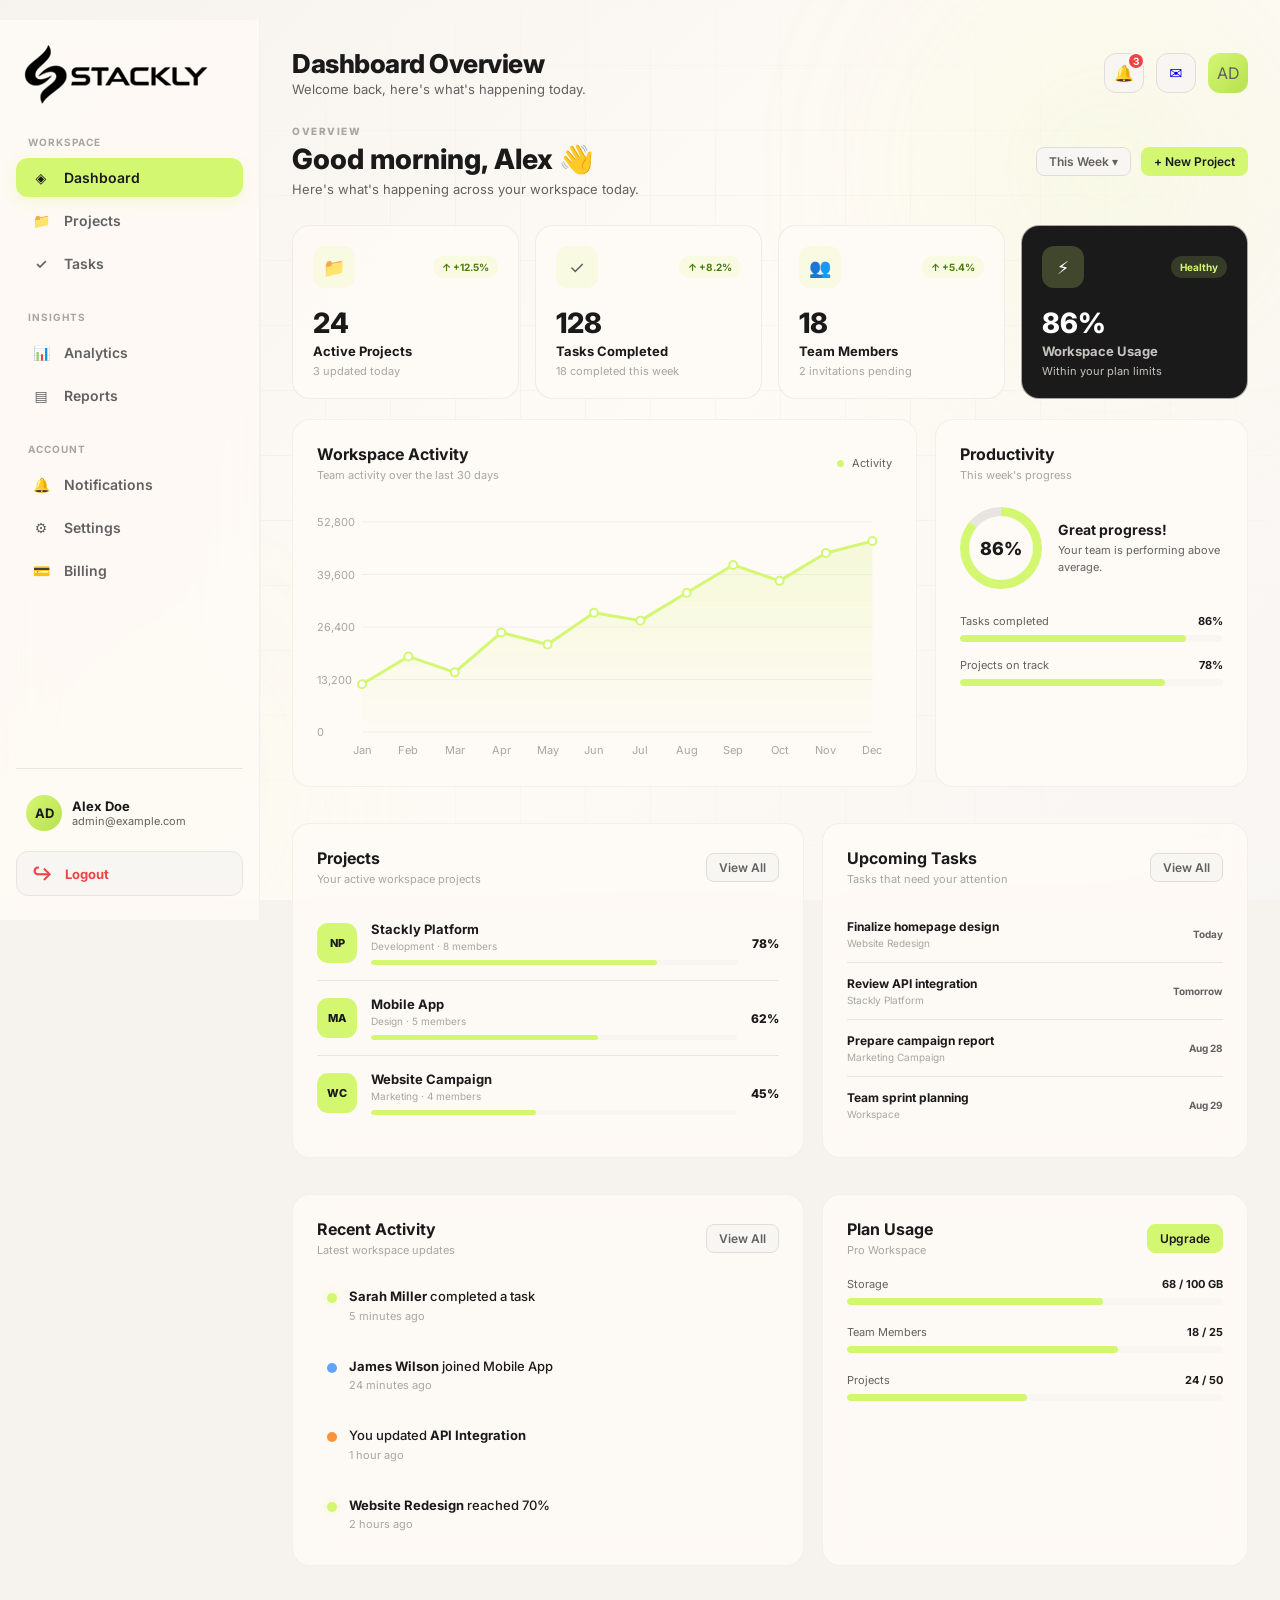
==== commit 009db331: "Add files via upload" ====
--- a/user-dashboard.html
+++ b/user-dashboard.html
@@ -70,7 +70,7 @@
   flex-direction: column;
   padding: 24px 16px;
   position: fixed;
-  height: 100vh;
+  height: 100dvh;
   z-index: 10;
   transition: width 0.3s ease;
 
